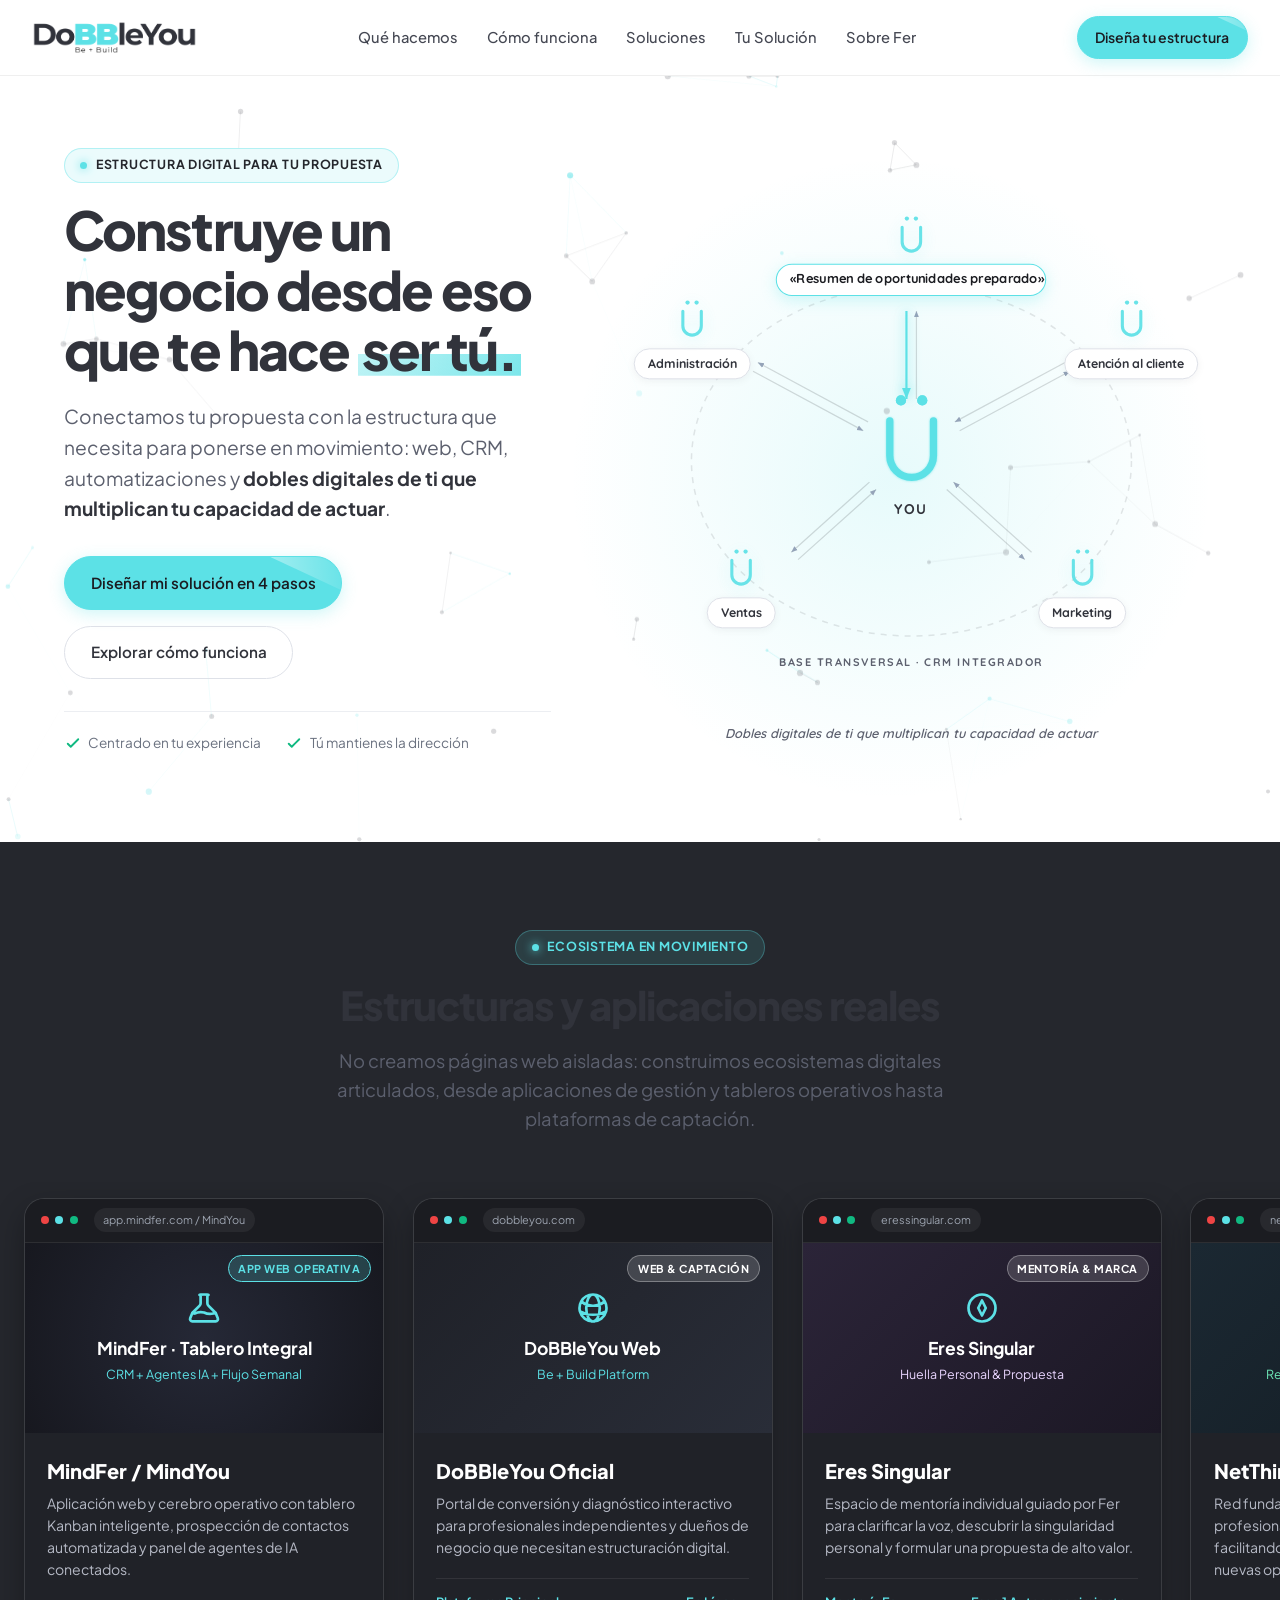
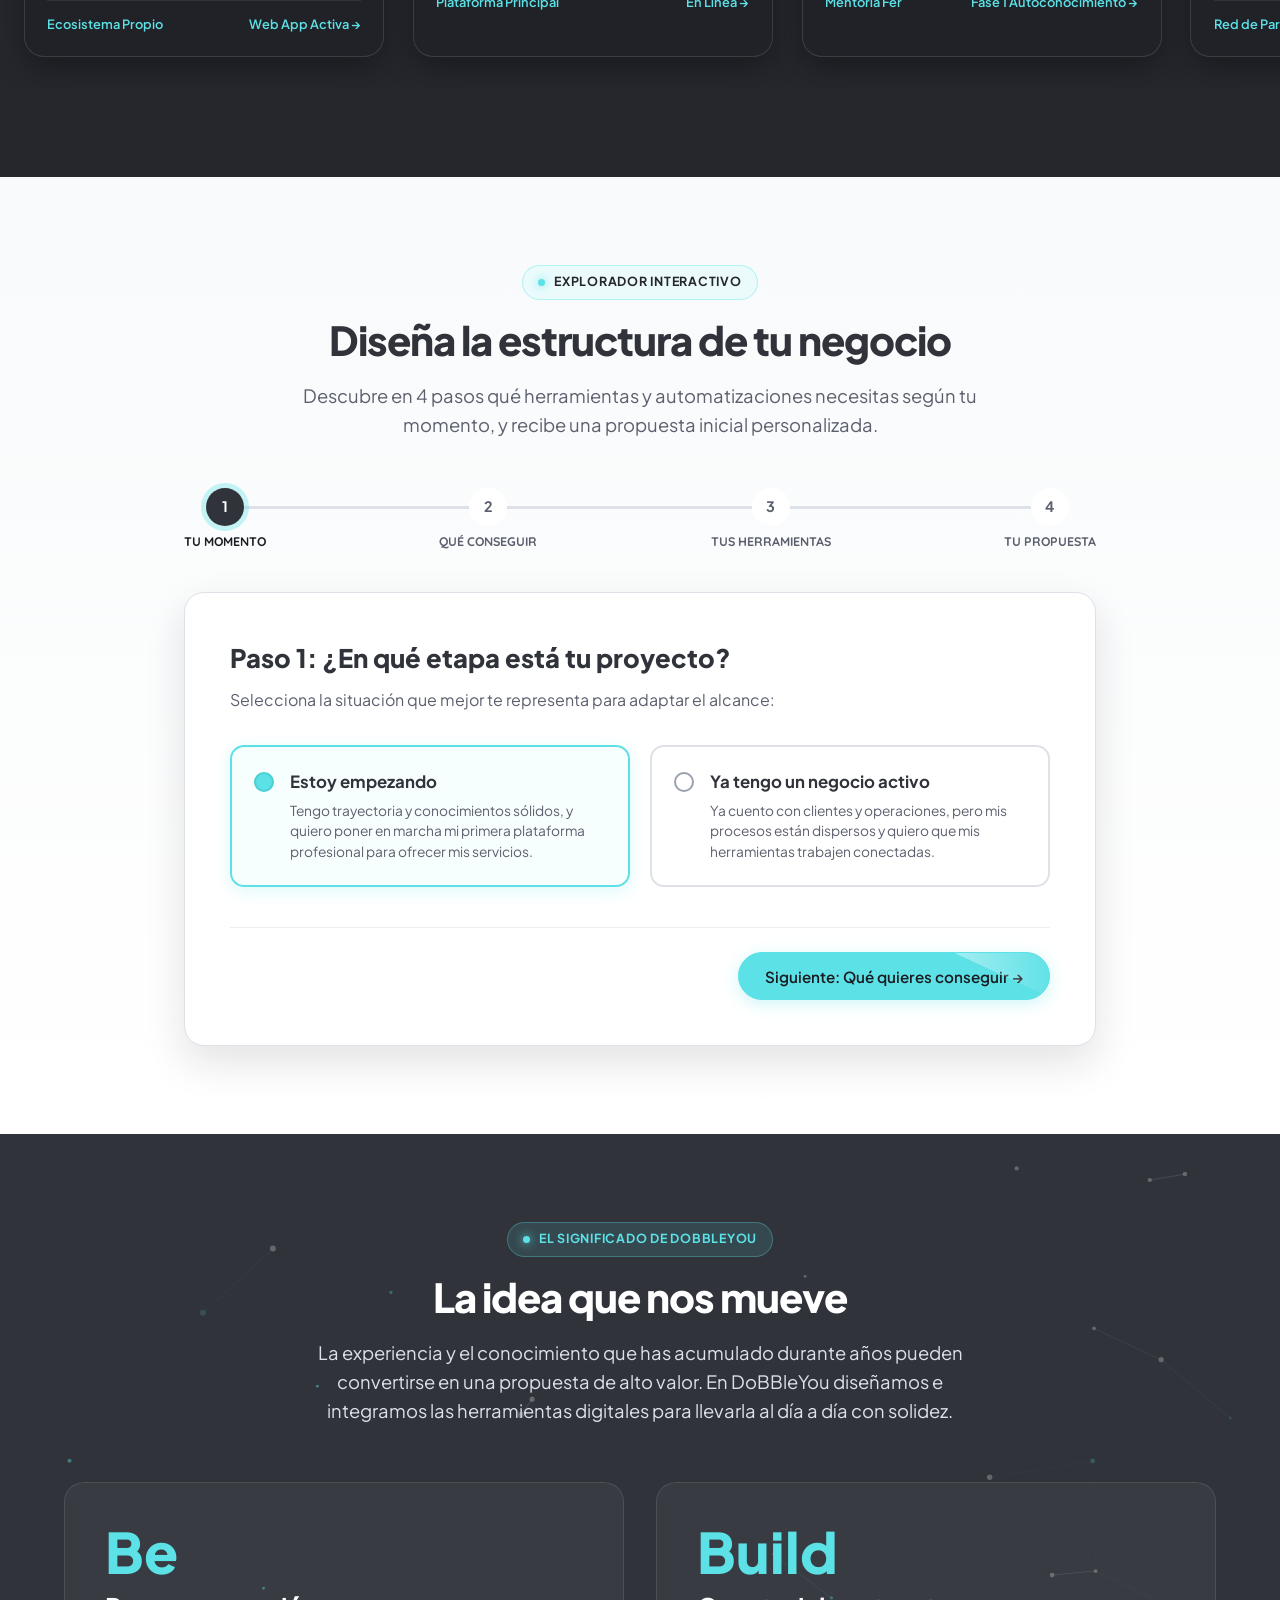
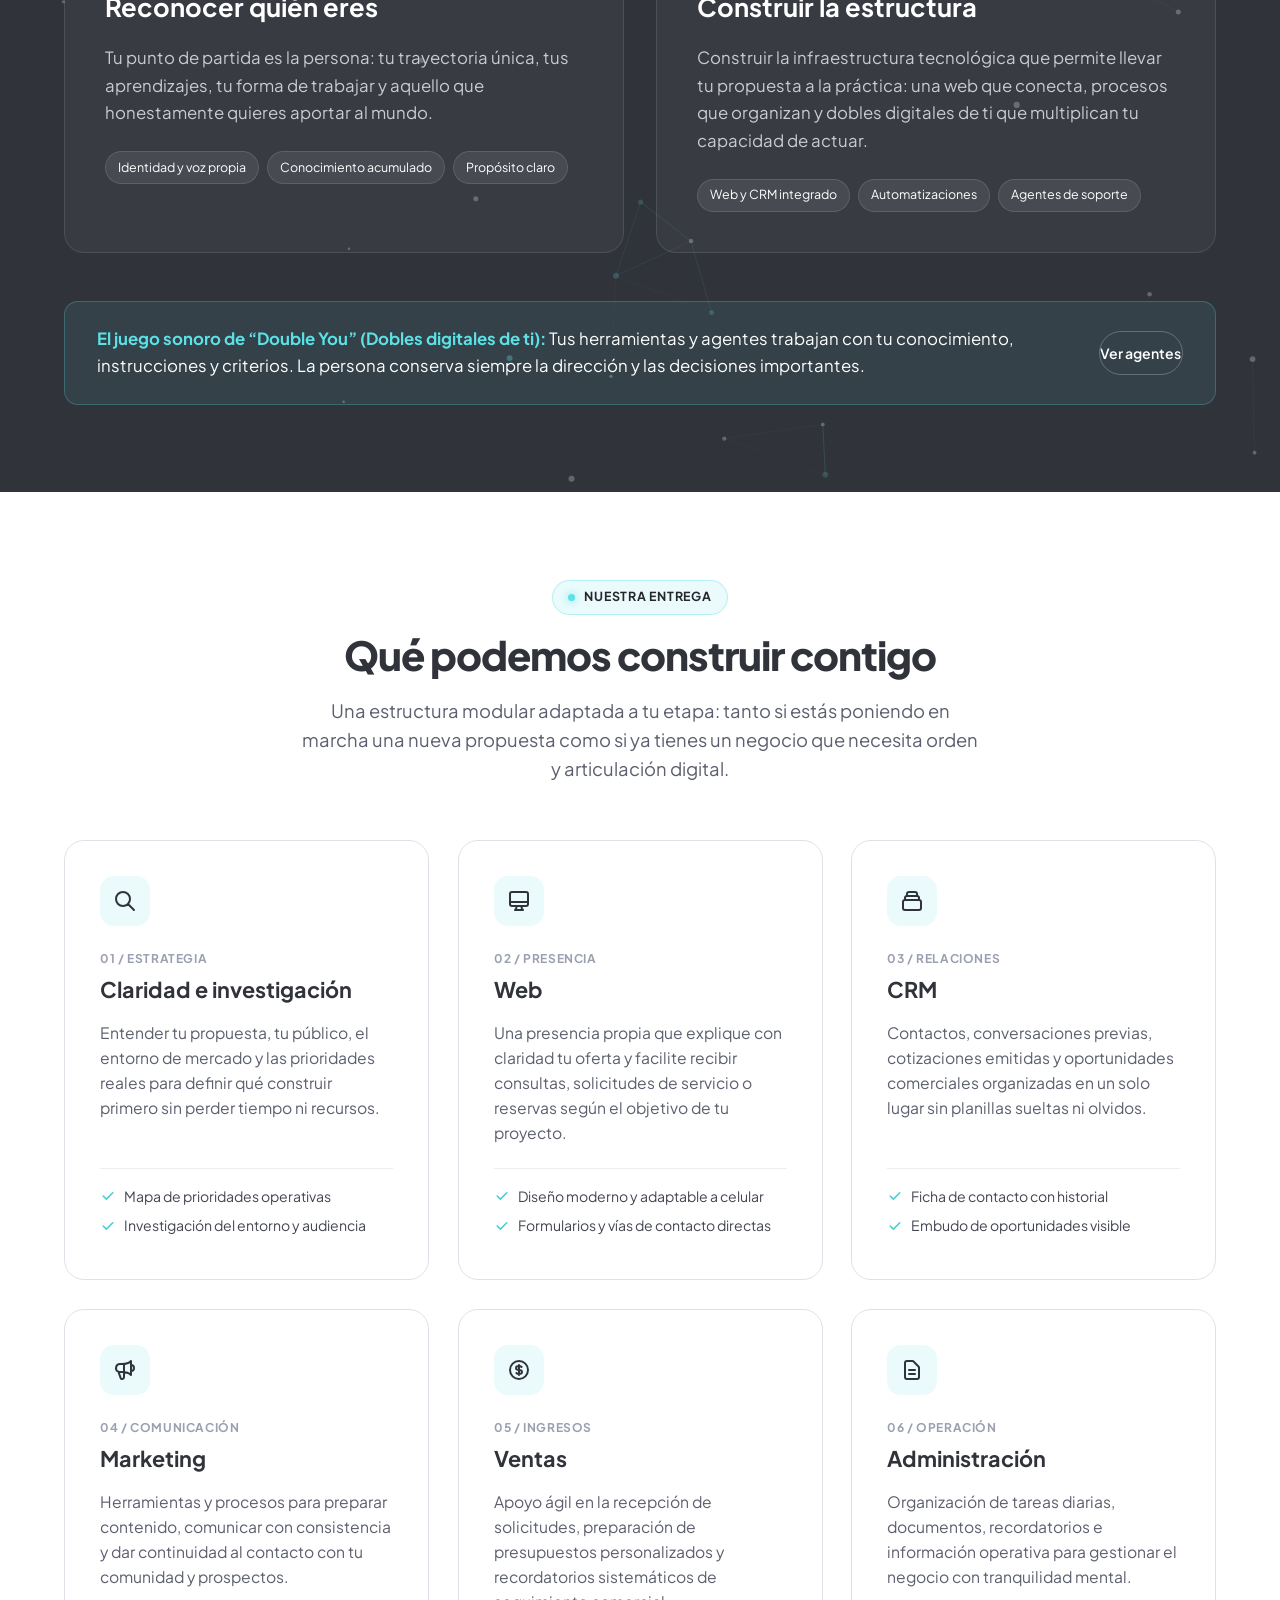
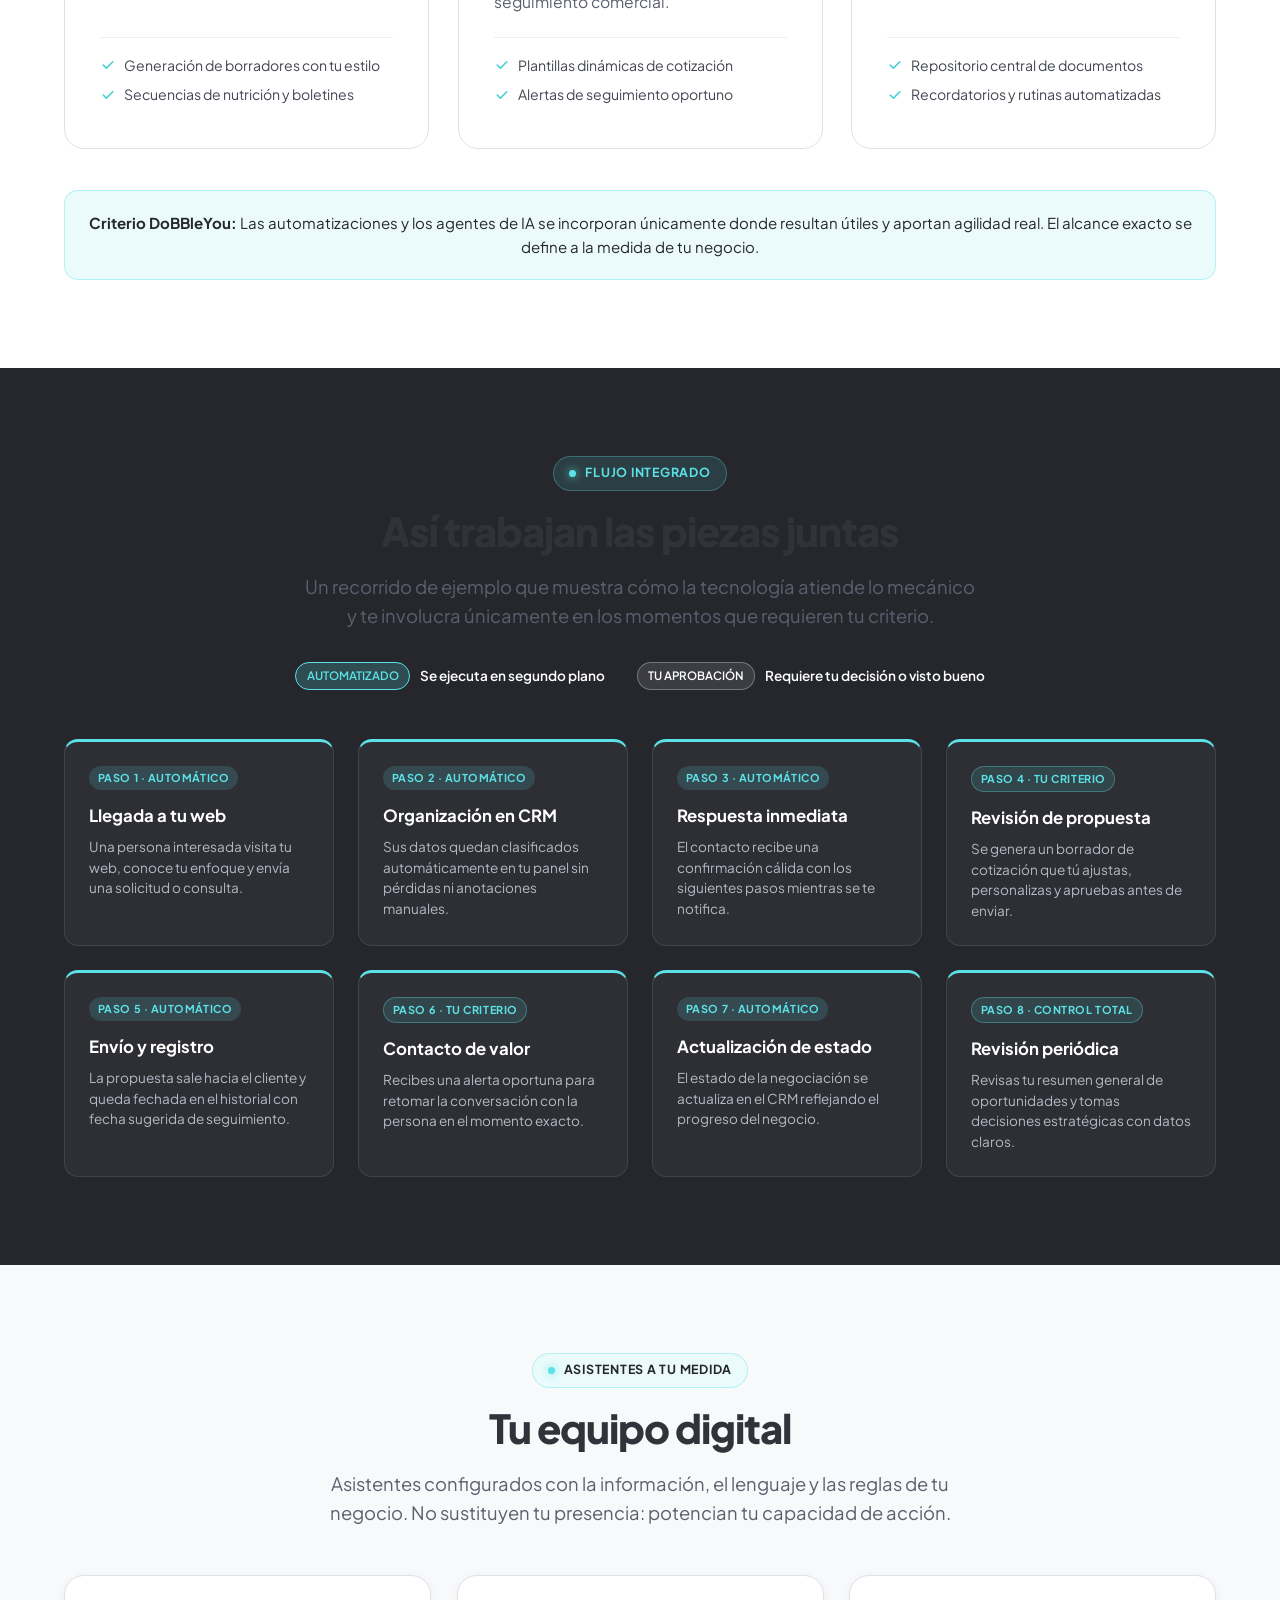
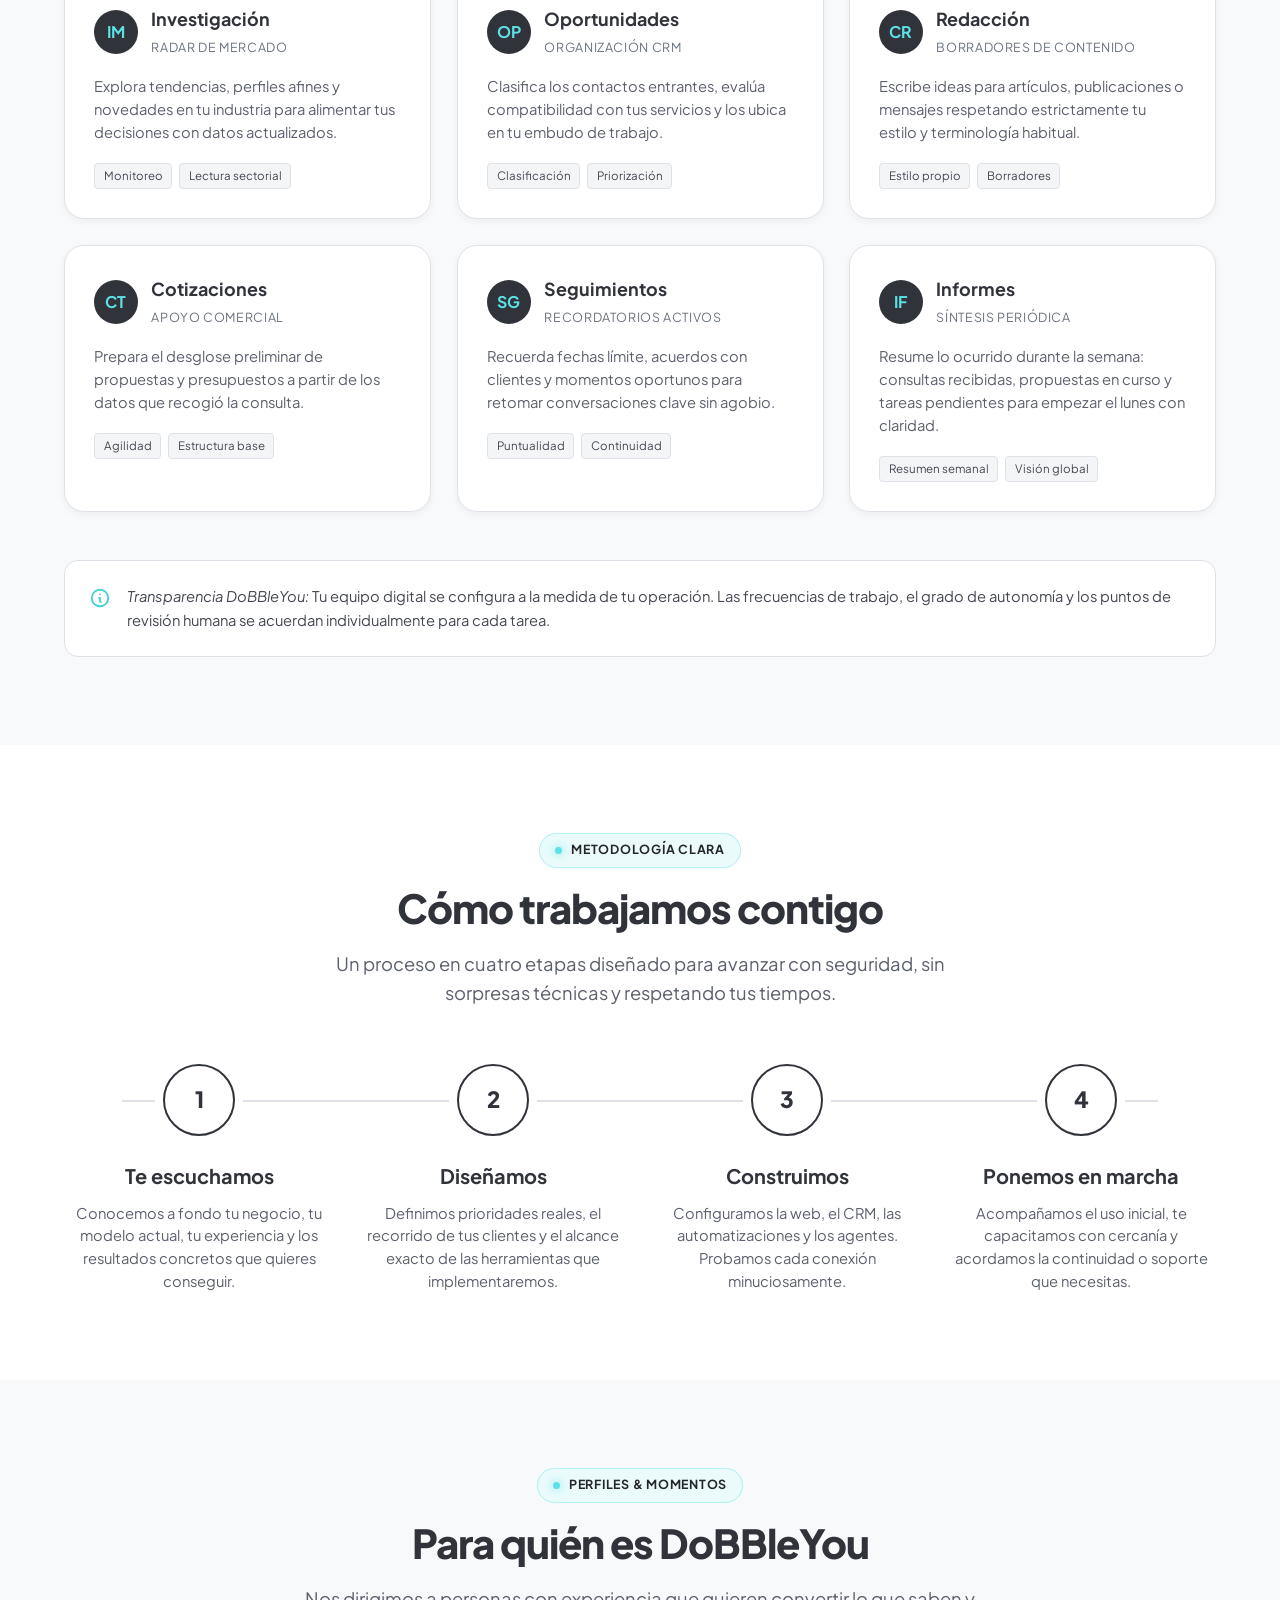
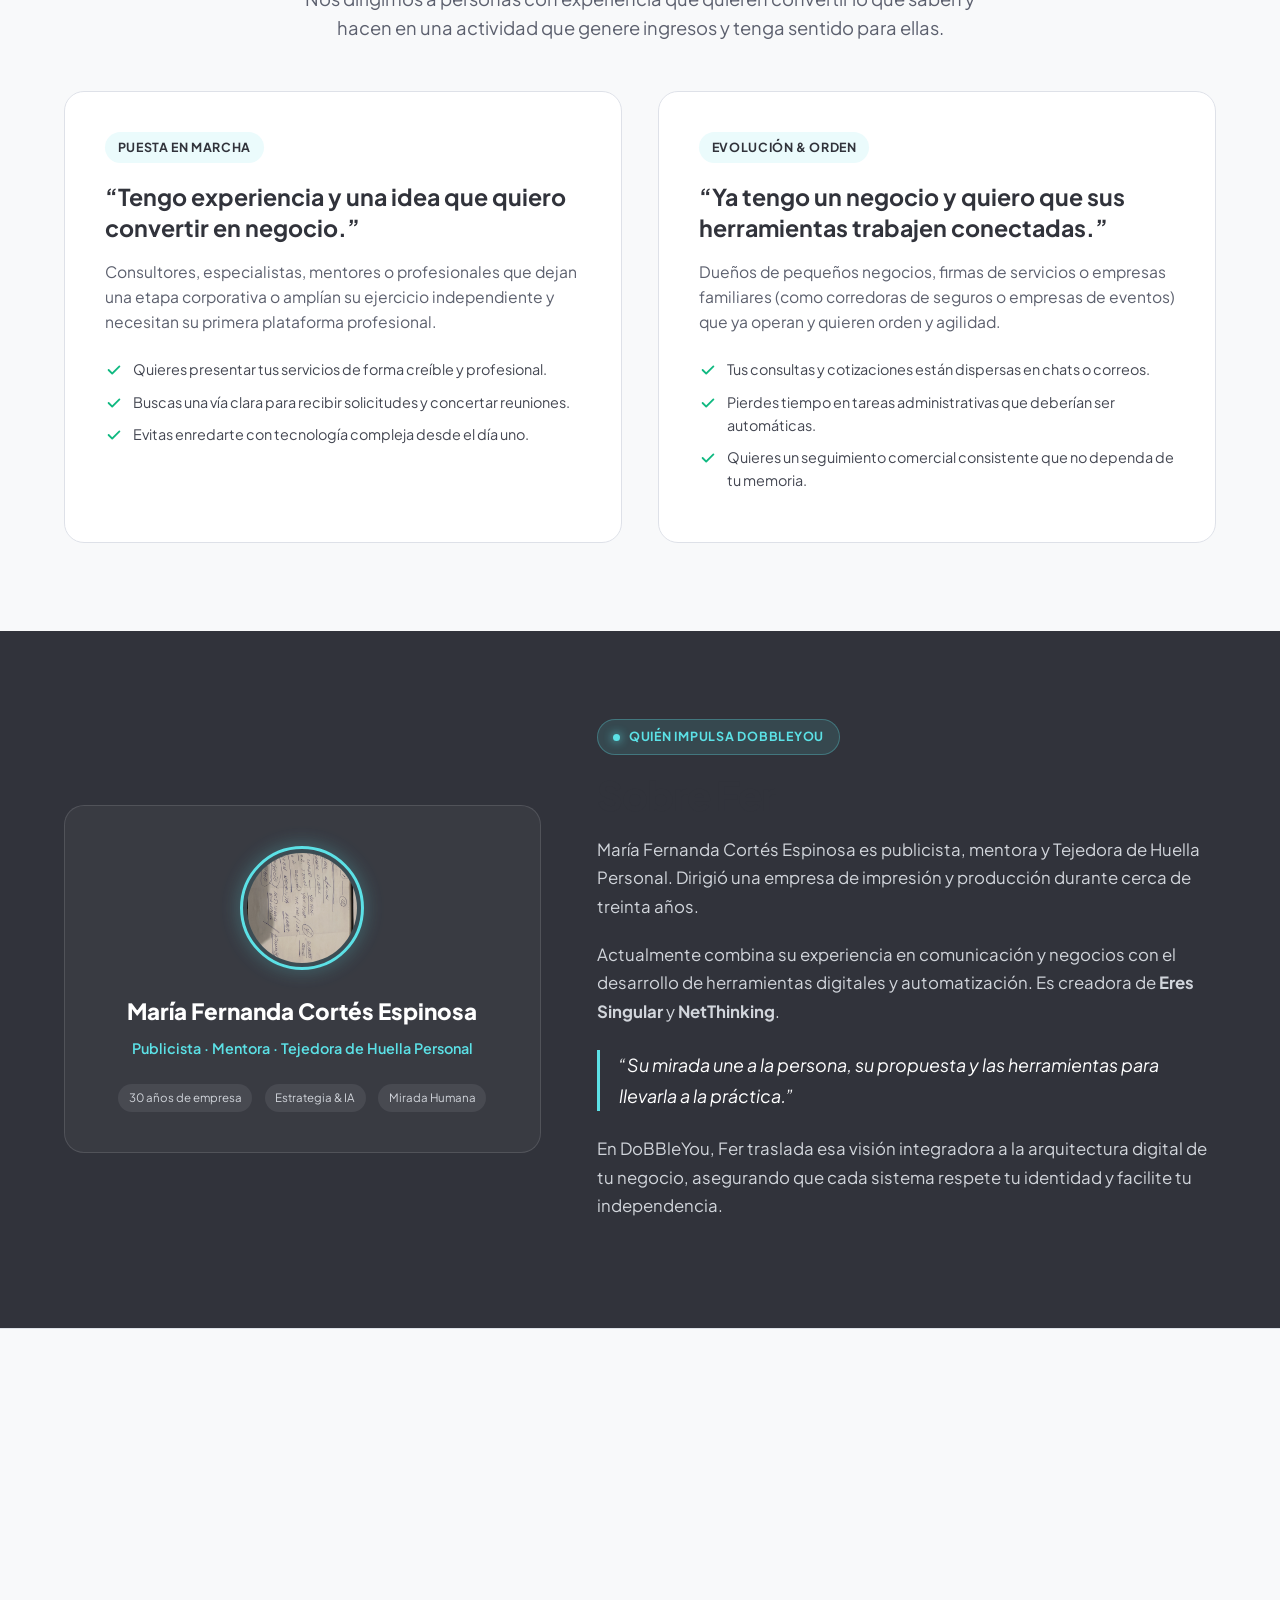
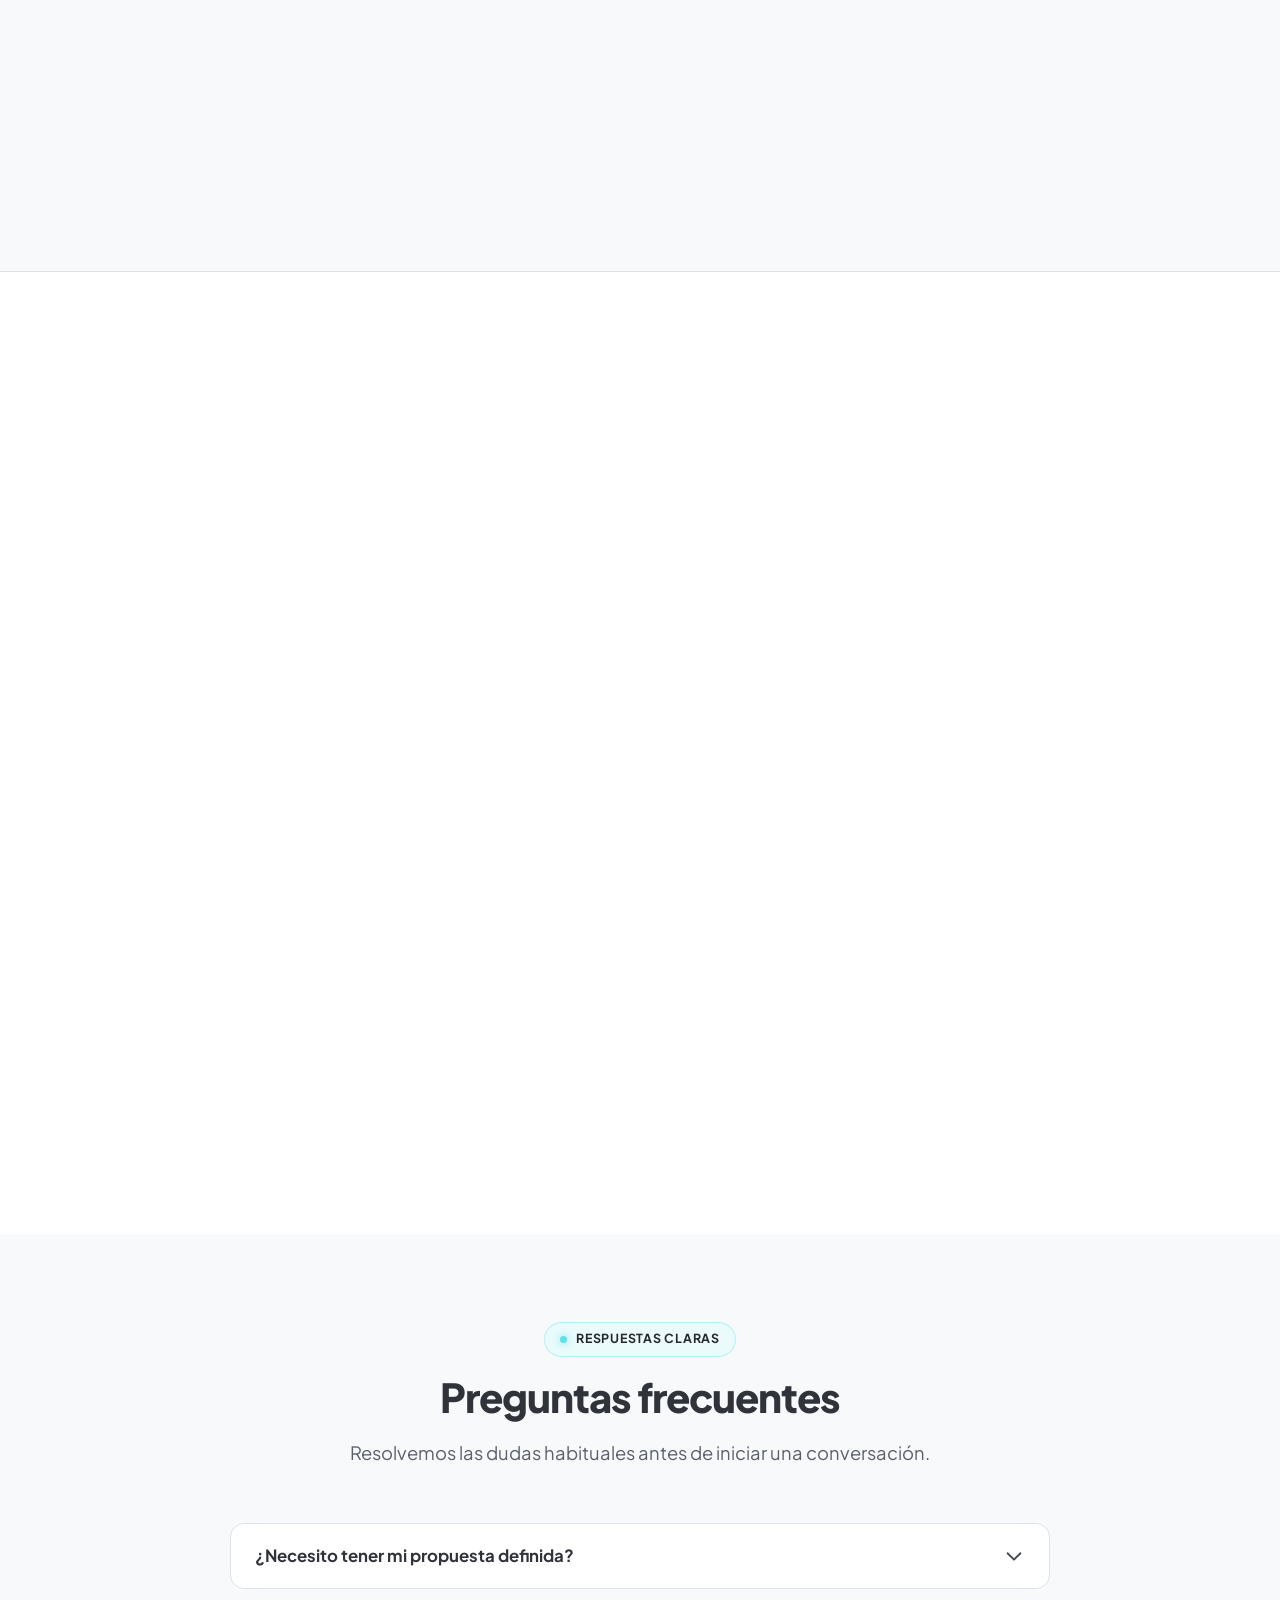
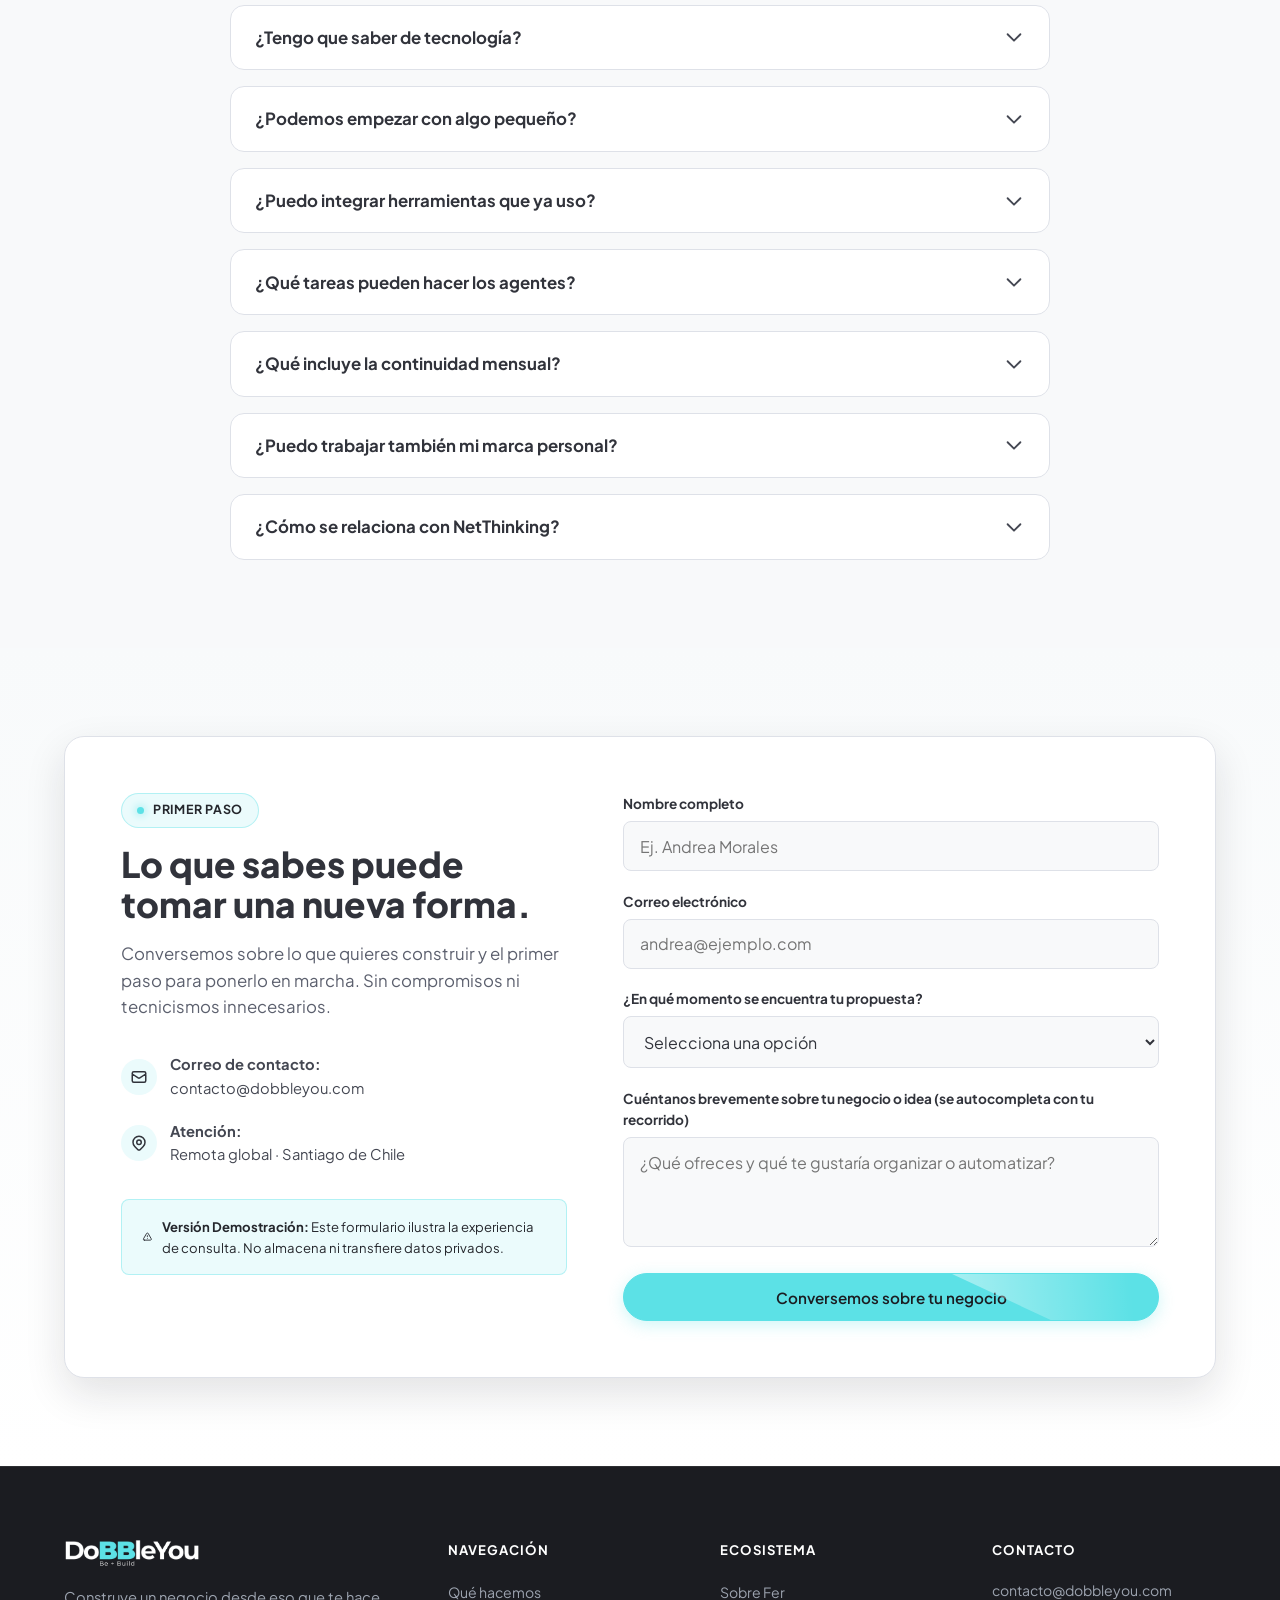
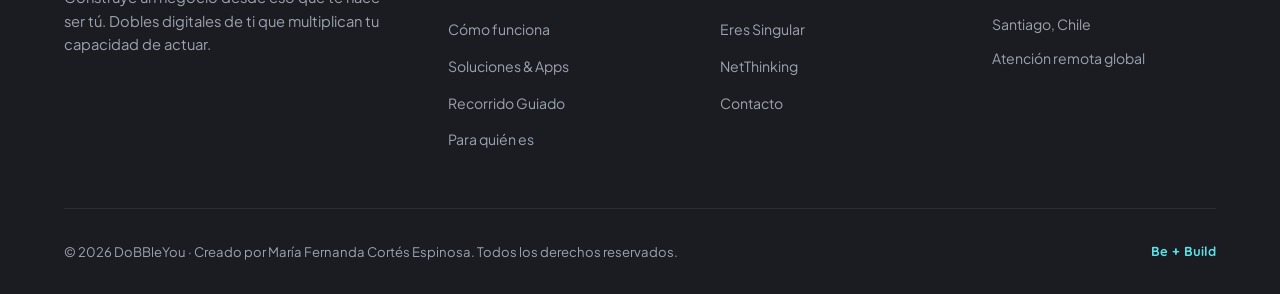
==== index.html @ a13036d6 "Initial commit: DoBBleYou website" ====
<!DOCTYPE html>
<html lang="es">
<head>
  <meta charset="UTF-8">
  <meta name="viewport" content="width=device-width, initial-scale=1.0">
  <title>DoBBleYou — Construye un negocio desde eso que te hace ser tú</title>
  <meta name="description" content="DoBBleYou integra estrategia, investigación, web, CRM, automatizaciones y agentes de inteligencia artificial para profesionales independientes y dueños de negocio.">
  <link rel="icon" type="image/png" href="assets/favicon.png">
  <link rel="preconnect" href="https://fonts.googleapis.com">
  <link rel="preconnect" href="https://fonts.gstatic.com" crossorigin>
  <link href="https://fonts.googleapis.com/css2?family=Plus+Jakarta+Sans:wght@400;500;600;700;800&family=Quicksand:wght@500;600;700&display=swap" rel="stylesheet">
  <link rel="stylesheet" href="styles.css?v=7">
</head>
<body>

  <!-- ==================== A. CABECERA FLOTANTE TIPO VIRTTUX ==================== -->
  <header class="site-header">
    <div class="nav-wrap">
      <a href="#inicio" class="brand-logo-wrap" aria-label="DoBBleYou Inicio">
        <img src="assets/dobbleyou-logo-light-opt.png" alt="DoBBleYou — Be + Build" class="brand-logo-img">
      </a>

      <ul class="nav-links">
        <li><a href="#que-hacemos" class="nav-link">Qué hacemos</a></li>
        <li><a href="#como-funciona" class="nav-link">Cómo funciona</a></li>
        <li><a href="#ecosistema-apps" class="nav-link">Soluciones</a></li>
        <li><a href="#recorrido-guiado" class="nav-link">Tu Solución</a></li>
        <li><a href="#sobre-fer" class="nav-link">Sobre Fer</a></li>
      </ul>

      <div class="nav-actions">
        <a href="#recorrido-guiado" class="btn btn-primary btn-sm">Diseña tu estructura</a>
        <button class="mobile-toggle" id="mobileToggle" aria-label="Abrir menú" aria-expanded="false">
          <svg width="24" height="24" fill="none" stroke="currentColor" stroke-width="2" viewBox="0 0 24 24">
            <path stroke-linecap="round" stroke-linejoin="round" d="M4 6h16M4 12h16m-7 6h7"/>
          </svg>
        </button>
      </div>
    </div>
  </header>

  <div class="header-spacer"></div>

  <main>
    <!-- ==================== B. PORTADA (HERO) CON TRAMA TECNOLÓGICA & YOU ==================== -->
    <section class="hero-section" id="inicio">
      <!-- Living Tech Network Canvas (Trama de partículas interactivas) -->
      <canvas id="heroTechCanvas" class="tech-network-canvas"></canvas>

      <div class="container hero-grid">
        <div class="hero-content reveal-on-scroll is-visible">
          <div class="section-badge">
            <span class="section-badge-dot"></span>
            Estructura digital para tu propuesta
          </div>
          <h1 class="hero-title">
            Construye un negocio desde eso que te hace <span class="highlight-cyan">ser tú.</span>
          </h1>
          <p class="hero-lead">
            Conectamos tu propuesta con la estructura que necesita para ponerse en movimiento: web, CRM, automatizaciones y <strong>dobles digitales de ti que multiplican tu capacidad de actuar</strong>.
          </p>
          <div class="hero-cta-group">
            <a href="#recorrido-guiado" class="btn btn-primary">Diseñar mi solución en 4 pasos</a>
            <a href="#como-funciona" class="btn btn-secondary">Explorar cómo funciona</a>
          </div>
          <div class="hero-trust-bar">
            <div class="trust-item">
              <svg width="18" height="18" fill="none" stroke="currentColor" stroke-width="2.5" viewBox="0 0 24 24"><path stroke-linecap="round" stroke-linejoin="round" d="M5 13l4 4L19 7"/></svg>
              <span>Centrado en tu experiencia</span>
            </div>
            <div class="trust-item">
              <svg width="18" height="18" fill="none" stroke="currentColor" stroke-width="2.5" viewBox="0 0 24 24"><path stroke-linecap="round" stroke-linejoin="round" d="M5 13l4 4L19 7"/></svg>
              <span>Tú mantienes la dirección</span>
            </div>
          </div>
        </div>

        <!-- ==================== YOU Y SUS CINCO DOBLES DIGITALES (ESCENARIO ABIERTO) ==================== -->
        <div class="hero-you-stage reveal-on-scroll is-visible delay-1" id="heroYouStage">
          <!-- Red SVG: Conexiones de doble flecha opuesta (Encargo y Entrega) y Base Compartida Transversal del CRM -->
          <svg class="you-svg-network" viewBox="0 0 600 520">
            <defs>
              <!-- Flecha saliente: YOU -> Doble (Encargo) -->
              <marker id="arrowhead-out" markerWidth="6" markerHeight="6" refX="5" refY="3" orient="auto">
                <polygon points="0 1, 5 3, 0 5" fill="#5CE1E6" />
              </marker>
              <!-- Flecha entrante: Doble -> YOU (Entrega de resultado) -->
              <marker id="arrowhead-in" markerWidth="6" markerHeight="6" refX="5" refY="3" orient="auto">
                <polygon points="0 1, 5 3, 0 5" fill="#5CE1E6" />
              </marker>
              <marker id="arrowhead-dim" markerWidth="6" markerHeight="6" refX="5" refY="3" orient="auto">
                <polygon points="0 1, 5 3, 0 5" fill="#94A3B8" />
              </marker>
            </defs>

            <!-- CRM: Base compartida transversal discreta que reúne la información de las 5 áreas -->
            <ellipse cx="300" cy="270" rx="220" ry="175" class="crm-shared-base" />
            <text x="300" y="475" class="crm-badge-label">BASE TRANSVERSAL · CRM INTEGRADOR</text>

            <!-- 5 Pares de Líneas Finas Separadas con Flechas en Sentidos Opuestos -->
            <!-- 1. Investigación (Top) -->
            <!-- YOU -> Investigación (Encargo) -->
            <line x1="305.0" y1="208.0" x2="305.0" y2="120.0" class="you-flow-arrow flow-forward" id="arrow-out-investigacion" marker-end="url(#arrowhead-dim)" />
            <!-- Investigación -> YOU (Entrega) -->
            <line x1="295.0" y1="120.0" x2="295.0" y2="208.0" class="you-flow-arrow flow-backward" id="arrow-in-investigacion" marker-end="url(#arrowhead-dim)" />

            <!-- 2. Atención al Cliente (Top Right) -->
            <!-- YOU -> Atención (Encargo) -->
            <line x1="348.2" y1="239.7" x2="458.4" y2="180.3" class="you-flow-arrow flow-forward" id="arrow-out-atencion" marker-end="url(#arrowhead-dim)" />
            <!-- Atención -> YOU (Entrega) -->
            <line x1="453.6" y1="171.5" x2="343.4" y2="230.9" class="you-flow-arrow flow-backward" id="arrow-in-atencion" marker-end="url(#arrowhead-dim)" />

            <!-- 3. Marketing (Bottom Right) -->
            <!-- YOU -> Marketing (Encargo) -->
            <line x1="335.3" y1="298.5" x2="413.4" y2="368.6" class="you-flow-arrow flow-forward" id="arrow-out-marketing" marker-end="url(#arrowhead-dim)" />
            <!-- Marketing -> YOU (Entrega) -->
            <line x1="420.1" y1="361.2" x2="342.0" y2="291.1" class="you-flow-arrow flow-backward" id="arrow-in-marketing" marker-end="url(#arrowhead-dim)" />

            <!-- 4. Ventas (Bottom Left) -->
            <!-- YOU -> Ventas (Encargo) -->
            <line x1="258.0" y1="291.1" x2="179.9" y2="361.2" class="you-flow-arrow flow-forward" id="arrow-out-ventas" marker-end="url(#arrowhead-dim)" />
            <!-- Ventas -> YOU (Entrega) -->
            <line x1="186.6" y1="368.6" x2="264.7" y2="298.5" class="you-flow-arrow flow-backward" id="arrow-in-ventas" marker-end="url(#arrowhead-dim)" />

            <!-- 5. Administración (Top Left) -->
            <!-- YOU -> Administración (Encargo) -->
            <line x1="256.6" y1="230.9" x2="146.4" y2="171.5" class="you-flow-arrow flow-forward" id="arrow-out-admin" marker-end="url(#arrowhead-dim)" />
            <!-- Administración -> YOU (Entrega) -->
            <line x1="141.6" y1="180.3" x2="251.8" y2="239.7" class="you-flow-arrow flow-backward" id="arrow-in-admin" marker-end="url(#arrowhead-dim)" />
          </svg>

          <!-- YOU Central: Con Carita Ü grande y animación facial suave (parpadeos y sonrisa) -->
          <div class="you-central-figure" id="youCentralFigure" title="YOU: El núcleo de tu negocio">
            <div class="you-central-glow"></div>
            
            <svg class="you-central-svg" viewBox="0 0 1024 1024" fill="none" xmlns="http://www.w3.org/2000/svg">
              <!-- Ojos (Animación de parpadeo suave) -->
              <circle cx="423.5" cy="175.5" r="46" class="you-eye" id="youEyeLeft" />
              <circle cx="616" cy="175.5" r="46" class="you-eye" id="youEyeRight" />
              <!-- Sonrisa Ü -->
              <path d="M 323 361 L 323 673 A 197 197 0 0 0 717 673 L 717 361" class="you-mouth" id="youMouth" />
            </svg>
            <span class="you-label">YOU</span>
          </div>

          <!-- LOS CINCO DOBLES DIGITALES (Estáticos tras emerger de YOU) -->
          <!-- 1. Investigación -->
          <div class="double-figure pos-investigacion" id="doubleInvestigacion">
            <svg class="double-u-svg" viewBox="0 0 1024 1024" fill="none">
              <circle cx="423.5" cy="175.5" r="46" fill="#5CE1E6" />
              <circle cx="616" cy="175.5" r="46" fill="#5CE1E6" />
              <path d="M 323 361 L 323 673 A 197 197 0 0 0 717 673 L 717 361" stroke="#5CE1E6" stroke-width="66" stroke-linecap="round" stroke-linejoin="round" />
            </svg>
            <span class="double-badge">Investigación</span>
          </div>

          <!-- 2. Atención al Cliente -->
          <div class="double-figure pos-atencion" id="doubleAtencion">
            <svg class="double-u-svg" viewBox="0 0 1024 1024" fill="none">
              <circle cx="423.5" cy="175.5" r="46" fill="#5CE1E6" />
              <circle cx="616" cy="175.5" r="46" fill="#5CE1E6" />
              <path d="M 323 361 L 323 673 A 197 197 0 0 0 717 673 L 717 361" stroke="#5CE1E6" stroke-width="66" stroke-linecap="round" stroke-linejoin="round" />
            </svg>
            <span class="double-badge">Atención al cliente</span>
          </div>

          <!-- 3. Marketing -->
          <div class="double-figure pos-marketing" id="doubleMarketing">
            <svg class="double-u-svg" viewBox="0 0 1024 1024" fill="none">
              <circle cx="423.5" cy="175.5" r="46" fill="#5CE1E6" />
              <circle cx="616" cy="175.5" r="46" fill="#5CE1E6" />
              <path d="M 323 361 L 323 673 A 197 197 0 0 0 717 673 L 717 361" stroke="#5CE1E6" stroke-width="66" stroke-linecap="round" stroke-linejoin="round" />
            </svg>
            <span class="double-badge">Marketing</span>
          </div>

          <!-- 4. Ventas -->
          <div class="double-figure pos-ventas" id="doubleVentas">
            <svg class="double-u-svg" viewBox="0 0 1024 1024" fill="none">
              <circle cx="423.5" cy="175.5" r="46" fill="#5CE1E6" />
              <circle cx="616" cy="175.5" r="46" fill="#5CE1E6" />
              <path d="M 323 361 L 323 673 A 197 197 0 0 0 717 673 L 717 361" stroke="#5CE1E6" stroke-width="66" stroke-linecap="round" stroke-linejoin="round" />
            </svg>
            <span class="double-badge">Ventas</span>
          </div>

          <!-- 5. Administración -->
          <div class="double-figure pos-admin" id="doubleAdmin">
            <svg class="double-u-svg" viewBox="0 0 1024 1024" fill="none">
              <circle cx="423.5" cy="175.5" r="46" fill="#5CE1E6" />
              <circle cx="616" cy="175.5" r="46" fill="#5CE1E6" />
              <path d="M 323 361 L 323 673 A 197 197 0 0 0 717 673 L 717 361" stroke="#5CE1E6" stroke-width="66" stroke-linecap="round" stroke-linejoin="round" />
            </svg>
            <span class="double-badge">Administración</span>
          </div>

          <!-- Burbuja de Actividad Dinámica (Una función a la vez con resultado breve) -->
          <div class="activity-result-bubble" id="activityBubble">
            <div class="bubble-icon" id="bubbleIcon"><svg width="18" height="18" fill="none" stroke="#31333B" stroke-width="2" viewBox="0 0 24 24"><path stroke-linecap="round" stroke-linejoin="round" d="M13 10V3L4 14h7v7l9-11h-7z"/></svg></div>
            <div class="bubble-content">
              <span class="bubble-role" id="bubbleRole">Función</span>
              <span class="bubble-text" id="bubbleText">Resultado breve</span>
            </div>
          </div>

          <!-- Caja de Aprobación Human In The Loop (Demostración Interactiva) -->
          <div class="activity-result-bubble approval-box" id="hitlApprovalBox">
            <div class="bubble-icon" style="background: var(--color-cyan-light); color: var(--color-charcoal);"><svg width="18" height="18" fill="none" stroke="#31333B" stroke-width="2" viewBox="0 0 24 24"><path stroke-linecap="round" stroke-linejoin="round" d="M16 7a4 4 0 11-8 0 4 4 0 018 0zM12 14a7 7 0 00-7 7h14a7 7 0 00-7-7z"/></svg></div>
            <div class="bubble-content">
              <span class="hitl-status-text">Human in the loop</span>
              <div style="font-weight: 700; color: #1F2937; margin: 2px 0 6px;">Pendiente de tu aprobación</div>
              <button class="btn-approve" id="btnApproveAction">Aprobar propuesta <svg width="14" height="14" viewBox="0 0 24 24" fill="none" stroke="currentColor" stroke-width="2.5" stroke-linecap="round" stroke-linejoin="round" style="display:inline; vertical-align:middle; margin-left:3px;"><polyline points="20 6 9 17 4 12"></polyline></svg></button>
            </div>
          </div>

          <!-- Leyenda inferior de la composición -->
          <div class="hero-stage-caption">
            <em>Dobles digitales de ti que multiplican tu capacidad de actuar</em>
          </div>
        </div>
      </div>
    </section>

    <!-- ==================== B12-STYLE APP & PLATFORM SHOWCASE ==================== -->
    <section class="showcase-section" id="ecosistema-apps">
      <div class="container">
        <div class="showcase-header reveal-on-scroll">
          <div class="section-badge dark">
            <span class="section-badge-dot"></span>
            Ecosistema en Movimiento
          </div>
          <h2 class="section-title">Estructuras y aplicaciones reales</h2>
          <p class="section-subtitle centered">
            No creamos páginas web aisladas: construimos ecosistemas digitales articulados, desde aplicaciones de gestión y tableros operativos hasta plataformas de captación.
          </p>
        </div>
      </div>

      <div class="showcase-track-wrapper" id="showcaseSlider">
        <div class="showcase-track">
          <!-- Card 1: MindFer / MindYou App -->
          <div class="showcase-card">
            <div class="showcase-card-browser-bar">
              <span class="browser-dot dot-red"></span>
              <span class="browser-dot dot-yellow"></span>
              <span class="browser-dot dot-green"></span>
              <span class="browser-url-pill">app.mindfer.com / MindYou</span>
            </div>
            <div class="showcase-card-preview" style="background: radial-gradient(circle, #252836 0%, #17181F 100%);">
              <span class="showcase-badge-pill badge-app">App Web Operativa</span>
              <div style="display:flex; justify-content:center; margin-bottom: 0.5rem;"><svg width="36" height="36" fill="none" stroke="#5CE1E6" stroke-width="1.8" viewBox="0 0 24 24"><path stroke-linecap="round" stroke-linejoin="round" d="M9.75 3.104v5.714a2.25 2.25 0 01-.659 1.591L5 14.5M9.75 3.104c-.251.023-.501.05-.75.082m.75-.082a24.301 24.301 0 014.5 0m0 0v5.714c0 .597.237 1.17.659 1.591L19.8 15.3M14.25 3.104c.251.023.501.05.75.082M19.8 15.3l-1.57.393A9.065 9.065 0 0112 15a9.065 9.065 0 00-6.23.693l-1.57-.393m15.6 0l1.4 3.5a1.5 1.5 0 01-1.393 2.057H4.193A1.5 1.5 0 012.8 18.8l1.4-3.5"/></svg></div>
              <strong style="color: #FFFFFF; font-size: 1.1rem;">MindFer · Tablero Integral</strong>
              <span style="font-size: 0.78rem; color: var(--color-cyan); margin-top: 0.2rem;">CRM + Agentes IA + Flujo Semanal</span>
            </div>
            <div class="showcase-card-info">
              <h3 class="showcase-card-title">MindFer / MindYou</h3>
              <p class="showcase-card-desc">
                Aplicación web y cerebro operativo con tablero Kanban inteligente, prospección de contactos automatizada y panel de agentes de IA conectados.
              </p>
              <div class="showcase-card-footer">
                <span>Ecosistema Propio</span>
                <span>Web App Activa →</span>
              </div>
            </div>
          </div>

          <!-- Card 2: DoBBleYou Web -->
          <div class="showcase-card">
            <div class="showcase-card-browser-bar">
              <span class="browser-dot dot-red"></span>
              <span class="browser-dot dot-yellow"></span>
              <span class="browser-dot dot-green"></span>
              <span class="browser-url-pill">dobbleyou.com</span>
            </div>
            <div class="showcase-card-preview" style="background: linear-gradient(135deg, #1f2128 0%, #292d38 100%);">
              <span class="showcase-badge-pill badge-web">Web & Captación</span>
              <div style="display:flex; justify-content:center; margin-bottom: 0.5rem;"><svg width="36" height="36" fill="none" stroke="#5CE1E6" stroke-width="1.8" viewBox="0 0 24 24"><path stroke-linecap="round" stroke-linejoin="round" d="M12 21a9.004 9.004 0 008.716-6.747M12 21a9.004 9.004 0 01-8.716-6.747M12 21c2.485 0 4.5-4.03 4.5-9S14.485 3 12 3m0 18c-2.485 0-4.5-4.03-4.5-9S9.515 3 12 3m0 0a8.997 8.997 0 017.843 4.582M12 3a8.997 8.997 0 00-7.843 4.582m15.686 0A11.953 11.953 0 0112 10.5c-2.998 0-5.74-1.1-7.843-2.918m15.686 0A8.959 8.959 0 0121 12c0 .778-.099 1.533-.284 2.253m0 0A17.919 17.919 0 0112 16.5c-3.162 0-6.133-.815-8.716-2.247m0 0A9.015 9.015 0 013 12c0-1.605.42-3.113 1.157-4.418"/></svg></div>
              <strong style="color: #FFFFFF; font-size: 1.1rem;">DoBBleYou Web</strong>
              <span style="font-size: 0.78rem; color: var(--color-cyan); margin-top: 0.2rem;">Be + Build Platform</span>
            </div>
            <div class="showcase-card-info">
              <h3 class="showcase-card-title">DoBBleYou Oficial</h3>
              <p class="showcase-card-desc">
                Portal de conversión y diagnóstico interactivo para profesionales independientes y dueños de negocio que necesitan estructuración digital.
              </p>
              <div class="showcase-card-footer">
                <span>Plataforma Principal</span>
                <span>En Línea →</span>
              </div>
            </div>
          </div>

          <!-- Card 3: Eres Singular -->
          <div class="showcase-card">
            <div class="showcase-card-browser-bar">
              <span class="browser-dot dot-red"></span>
              <span class="browser-dot dot-yellow"></span>
              <span class="browser-dot dot-green"></span>
              <span class="browser-url-pill">eressingular.com</span>
            </div>
            <div class="showcase-card-preview" style="background: linear-gradient(135deg, #2b2438 0%, #1c1825 100%);">
              <span class="showcase-badge-pill badge-web">Mentoría & Marca</span>
              <div style="display:flex; justify-content:center; margin-bottom: 0.5rem;"><svg width="36" height="36" fill="none" stroke="#5CE1E6" stroke-width="1.8" viewBox="0 0 24 24"><circle cx="12" cy="12" r="9" stroke-linecap="round" stroke-linejoin="round"/><polygon points="12 7 14.5 12 12 17 9.5 12 12 7" stroke-linecap="round" stroke-linejoin="round"/></svg></div>
              <strong style="color: #FFFFFF; font-size: 1.1rem;">Eres Singular</strong>
              <span style="font-size: 0.78rem; color: #E9D5FF; margin-top: 0.2rem;">Huella Personal & Propuesta</span>
            </div>
            <div class="showcase-card-info">
              <h3 class="showcase-card-title">Eres Singular</h3>
              <p class="showcase-card-desc">
                Espacio de mentoría individual guiado por Fer para clarificar la voz, descubrir la singularidad personal y formular una propuesta de alto valor.
              </p>
              <div class="showcase-card-footer">
                <span>Mentoría Fer</span>
                <span>Fase 1 Autoconocimiento →</span>
              </div>
            </div>
          </div>

          <!-- Card 4: NetThinking -->
          <div class="showcase-card">
            <div class="showcase-card-browser-bar">
              <span class="browser-dot dot-red"></span>
              <span class="browser-dot dot-yellow"></span>
              <span class="browser-dot dot-green"></span>
              <span class="browser-url-pill">netthinking.cl</span>
            </div>
            <div class="showcase-card-preview" style="background: linear-gradient(135deg, #1b2832 0%, #131c23 100%);">
              <span class="showcase-badge-pill badge-web">Comunidad & Red</span>
              <div style="display:flex; justify-content:center; margin-bottom: 0.5rem;"><svg width="36" height="36" fill="none" stroke="#5CE1E6" stroke-width="1.8" viewBox="0 0 24 24"><circle cx="6" cy="6" r="3"/><circle cx="18" cy="6" r="3"/><circle cx="12" cy="18" r="3"/><path stroke-linecap="round" stroke-linejoin="round" d="M8.5 7.5L10 15m4-7.5L14 15m-5.5-9h7"/></svg></div>
              <strong style="color: #FFFFFF; font-size: 1.1rem;">NetThinking</strong>
              <span style="font-size: 0.78rem; color: #6EE7B7; margin-top: 0.2rem;">Red de Conocimiento Colaborativo</span>
            </div>
            <div class="showcase-card-info">
              <h3 class="showcase-card-title">NetThinking</h3>
              <p class="showcase-card-desc">
                Red fundada por Fer que conecta a profesionales por sus conocimientos, facilitando aprendizaje colectivo, sinergias y nuevas oportunidades.
              </p>
              <div class="showcase-card-footer">
                <span>Red de Pares</span>
                <span>Fase 3 Aprendizaje →</span>
              </div>
            </div>
          </div>
        </div>
      </div>
    </section>

    <!-- ==================== SQUARESPACE-STYLE 4-STEP GUIDED BUILDER ==================== -->
    <section class="builder-section" id="recorrido-guiado">
      <div class="container builder-container">
        <div class="reveal-on-scroll" style="text-align: center; max-width: 700px; margin: 0 auto 3rem;">
          <div class="section-badge">
            <span class="section-badge-dot"></span>
            Explorador Interactivo
          </div>
          <h2 class="section-title">Diseña la estructura de tu negocio</h2>
          <p class="section-subtitle centered">
            Descubre en 4 pasos qué herramientas y automatizaciones necesitas según tu momento, y recibe una propuesta inicial personalizada.
          </p>
        </div>

        <!-- Progress Steps Bar -->
        <div class="builder-progress-bar-wrap">
          <div class="builder-progress-line" id="builderProgressLine"></div>
          
          <div class="builder-step-indicator active" data-step="1">
            <div class="builder-step-circle">1</div>
            <span class="builder-step-label">Tu Momento</span>
          </div>
          
          <div class="builder-step-indicator" data-step="2">
            <div class="builder-step-circle">2</div>
            <span class="builder-step-label">Qué Conseguir</span>
          </div>

          <div class="builder-step-indicator" data-step="3">
            <div class="builder-step-circle">3</div>
            <span class="builder-step-label">Tus Herramientas</span>
          </div>

          <div class="builder-step-indicator" data-step="4">
            <div class="builder-step-circle">4</div>
            <span class="builder-step-label">Tu Propuesta</span>
          </div>
        </div>

        <!-- Builder Step Box -->
        <div class="builder-step-box">
          <!-- STEP 1: TU MOMENTO -->
          <div class="builder-step-panel" data-step="1">
            <h3 class="builder-step-title">Paso 1: ¿En qué etapa está tu proyecto?</h3>
            <p class="builder-step-subtitle">Selecciona la situación que mejor te representa para adaptar el alcance:</p>

            <div class="builder-options-grid">
              <div class="builder-option-card builder-option-radio selected" data-val="empezando" data-title="Tengo experiencia y quiero poner en marcha mi negocio propio">
                <div class="builder-radio-circle"></div>
                <div class="builder-option-content">
                  <h4>Estoy empezando</h4>
                  <p>Tengo trayectoria y conocimientos sólidos, y quiero poner en marcha mi primera plataforma profesional para ofrecer mis servicios.</p>
                </div>
              </div>

              <div class="builder-option-card builder-option-radio" data-val="negocio-activo" data-title="Ya tengo un negocio activo y quiero conectar y ordenar sus herramientas">
                <div class="builder-radio-circle"></div>
                <div class="builder-option-content">
                  <h4>Ya tengo un negocio activo</h4>
                  <p>Ya cuento con clientes y operaciones, pero mis procesos están dispersos y quiero que mis herramientas trabajen conectadas.</p>
                </div>
              </div>
            </div>

            <div class="builder-navigation-buttons" style="justify-content: flex-end;">
              <button class="btn btn-primary" data-builder-next="2">Siguiente: Qué quieres conseguir →</button>
            </div>
          </div>

          <!-- STEP 2: QUÉ QUIERES CONSEGUIR -->
          <div class="builder-step-panel" data-step="2" style="display: none;">
            <h3 class="builder-step-title">Paso 2: ¿Qué resultados buscas facilitar?</h3>
            <p class="builder-step-subtitle">Elige una o más prioridades para tu operación:</p>

            <div class="builder-options-grid">
              <div class="builder-option-card builder-option-check selected" data-type="objetivo" data-title="Recibir consultas calificadas">
                <div class="builder-radio-circle"></div>
                <div class="builder-option-content">
                  <h4>Recibir consultas calificadas</h4>
                  <p>Tener una web clara con formularios orientados a recibir solicitudes directas y profesionales.</p>
                </div>
              </div>

              <div class="builder-option-card builder-option-check selected" data-type="objetivo" data-title="Organizar contactos en un CRM">
                <div class="builder-radio-circle"></div>
                <div class="builder-option-content">
                  <h4>Organizar contactos y clientes</h4>
                  <p>Un CRM ordenado donde registrar conversaciones, propuestas y el historial de cada persona.</p>
                </div>
              </div>

              <div class="builder-option-card builder-option-check" data-type="objetivo" data-title="Dar seguimiento comercial puntual">
                <div class="builder-radio-circle"></div>
                <div class="builder-option-content">
                  <h4>Dar seguimiento comercial oportuno</h4>
                  <p>Alertas y recordatorios para retomar cotizaciones enviadas en el momento justo sin olvidos.</p>
                </div>
              </div>

              <div class="builder-option-card builder-option-check" data-type="objetivo" data-title="Automatizar tareas repetitivas y contenidos">
                <div class="builder-radio-circle"></div>
                <div class="builder-option-content">
                  <h4>Automatizaciones y Asistentes IA</h4>
                  <p>Delegar en agentes la investigación, borradores de correos y la preparación de presupuestos base.</p>
                </div>
              </div>
            </div>

            <div class="builder-navigation-buttons">
              <button class="btn btn-secondary" data-builder-prev="1">← Volver al Paso 1</button>
              <button class="btn btn-primary" data-builder-next="3">Siguiente: Tus herramientas actuales →</button>
            </div>
          </div>

          <!-- STEP 3: CÓMO TRABAJAS HOY -->
          <div class="builder-step-panel" data-step="3" style="display: none;">
            <h3 class="builder-step-title">Paso 3: ¿Con qué herramientas cuentas hoy?</h3>
            <p class="builder-step-subtitle">Marcaremos las plataformas que ya utilizas para integrarlas sin reinventar la rueda:</p>

            <div class="builder-options-grid">
              <div class="builder-option-card builder-option-check selected" data-type="herramienta" data-title="Google Workspace / Gmail">
                <div class="builder-radio-circle"></div>
                <div class="builder-option-content">
                  <h4>Google Workspace / Gmail</h4>
                  <p>Para correo, almacenamiento de documentos y calendario de reuniones.</p>
                </div>
              </div>

              <div class="builder-option-card builder-option-check selected" data-type="herramienta" data-title="WhatsApp">
                <div class="builder-radio-circle"></div>
                <div class="builder-option-content">
                  <h4>WhatsApp</h4>
                  <p>Para comunicación directa, recepción de consultas y avisos instantáneos.</p>
                </div>
              </div>

              <div class="builder-option-card builder-option-check" data-type="herramienta" data-title="Redes Sociales / LinkedIn">
                <div class="builder-radio-circle"></div>
                <div class="builder-option-content">
                  <h4>LinkedIn o Redes Sociales</h4>
                  <p>Para prospección activa, contenido profesional y captación de clientes.</p>
                </div>
              </div>

              <div class="builder-option-card builder-option-check" data-type="herramienta" data-title="Planillas Excel / Notion">
                <div class="builder-radio-circle"></div>
                <div class="builder-option-content">
                  <h4>Excel, Sheets o Notion</h4>
                  <p>Para registrar listas y datos que hoy necesitan consolidarse en un CRM.</p>
                </div>
              </div>
            </div>

            <div class="builder-navigation-buttons">
              <button class="btn btn-secondary" data-builder-prev="2">← Volver al Paso 2</button>
              <button class="btn btn-primary" data-builder-next="4">Generar mi propuesta personalizada →</button>
            </div>
          </div>

          <!-- STEP 4: TU PUNTO DE PARTIDA Y SIMULACIÓN -->
          <div class="builder-step-panel" data-step="4" style="display: none;">
            <h3 class="builder-step-title">Paso 4: Tu punto de partida DoBBleYou</h3>
            <p class="builder-step-subtitle">Así se articulan tus piezas según tus elecciones:</p>

            <div class="builder-result-layout">
              <div class="builder-summary-pane">
                <h4 class="builder-summary-title">Resumen de tu Configuración</h4>
                
                <div class="summary-pill-list">
                  <div>
                    <strong style="font-size: 0.8rem; text-transform: uppercase; color: var(--color-gray-600);">Momento actual:</strong>
                    <div id="summaryMomento" style="font-weight: 700; color: var(--color-charcoal); margin-top: 2px;">Estoy empezando</div>
                  </div>

                  <div style="margin-top: 0.8rem;">
                    <strong style="font-size: 0.8rem; text-transform: uppercase; color: var(--color-gray-600);">Objetivos clave:</strong>
                    <ul id="summaryObjetivos" style="padding-left: 1.2rem; margin-top: 4px; font-size: 0.9rem;">
                      <li>Recibir consultas calificadas</li>
                      <li>Organizar clientes en un CRM</li>
                    </ul>
                  </div>

                  <div style="margin-top: 0.8rem;">
                    <strong style="font-size: 0.8rem; text-transform: uppercase; color: var(--color-gray-600);">Herramientas base a integrar:</strong>
                    <ul id="summaryHerramientas" style="padding-left: 1.2rem; margin-top: 4px; font-size: 0.9rem;">
                      <li>Google Workspace / Gmail</li>
                      <li>WhatsApp</li>
                    </ul>
                  </div>
                </div>

                <div style="border-top: 1px dashed var(--color-gray-200); padding-top: 1rem;">
                  <button class="btn btn-primary" id="btnFinalizarRecorrido" style="width: 100%;">Conversar con Fer sobre esta propuesta</button>
                </div>
              </div>

              <div class="builder-simulation-pane">
                <div class="sim-header">
                  <div class="sim-status-badge">
                    <span class="sim-status-dot"></span>
                    Simulación de Solución Viva
                  </div>
                  <span style="font-size: 0.75rem; color: #9CA3AF;">DoBBleYou Engine</span>
                </div>

                <div class="sim-content-box" id="simOutput">
                  <!-- Dynamically filled by JS -->
                </div>

                <div style="margin-top: 1rem; font-size: 0.78rem; color: #9CA3AF; text-align: center;">
                  <em>Ejemplo ilustrativo:</em> Tu equipo digital y flujos se configuran específicamente según tus reglas.
                </div>
              </div>
            </div>

            <div class="builder-navigation-buttons" style="margin-top: 2rem;">
              <button class="btn btn-secondary" data-builder-prev="3">← Modificar elecciones</button>
            </div>
          </div>
        </div>
      </div>
    </section>

    <!-- ==================== C. LA IDEA QUE NOS MUEVE (BE + BUILD) ==================== -->
    <section class="section-dark">
      <!-- Dark tech network canvas -->
      <canvas id="darkTechCanvas" class="tech-network-canvas"></canvas>

      <div class="container">
        <div class="reveal-on-scroll" style="text-align: center; max-width: 760px; margin: 0 auto; position: relative; z-index: 3;">
          <div class="section-badge dark">
            <span class="section-badge-dot"></span>
            El Significado de DoBBleYou
          </div>
          <h2 class="section-title">La idea que nos mueve</h2>
          <p class="section-subtitle centered">
            La experiencia y el conocimiento que has acumulado durante años pueden convertirse en una propuesta de alto valor. En DoBBleYou diseñamos e integramos las herramientas digitales para llevarla al día a día con solidez.
          </p>
        </div>

        <div class="be-build-grid">
          <div class="be-build-card reveal-on-scroll delay-1">
            <span class="be-build-letter">Be</span>
            <h3 class="be-build-card-title">Reconocer quién eres</h3>
            <p class="be-build-card-text">
              Tu punto de partida es la persona: tu trayectoria única, tus aprendizajes, tu forma de trabajar y aquello que honestamente quieres aportar al mundo.
            </p>
            <div class="be-build-pill-list">
              <span class="be-build-pill">Identidad y voz propia</span>
              <span class="be-build-pill">Conocimiento acumulado</span>
              <span class="be-build-pill">Propósito claro</span>
            </div>
          </div>

          <div class="be-build-card reveal-on-scroll delay-2">
            <span class="be-build-letter">Build</span>
            <h3 class="be-build-card-title">Construir la estructura</h3>
            <p class="be-build-card-text">
              Construir la infraestructura tecnológica que permite llevar tu propuesta a la práctica: una web que conecta, procesos que organizan y dobles digitales de ti que multiplican tu capacidad de actuar.
            </p>
            <div class="be-build-pill-list">
              <span class="be-build-pill">Web y CRM integrado</span>
              <span class="be-build-pill">Automatizaciones</span>
              <span class="be-build-pill">Agentes de soporte</span>
            </div>
          </div>
        </div>

        <div class="be-build-bridge reveal-on-scroll delay-3">
          <div class="be-build-bridge-text">
            <strong>El juego sonoro de “Double You” (Dobles digitales de ti):</strong> Tus herramientas y agentes trabajan con tu conocimiento, instrucciones y criterios. La persona conserva siempre la dirección y las decisiones importantes.
          </div>
          <a href="#equipo-digital" class="btn btn-dark-outline btn-sm">Ver agentes</a>
        </div>
      </div>
    </section>

    <!-- ==================== D. QUÉ PODEMOS CONSTRUIR CONTIGO ==================== -->
    <section class="section-light" id="que-hacemos">
      <div class="container">
        <div class="reveal-on-scroll" style="text-align: center; max-width: 760px; margin: 0 auto;">
          <div class="section-badge">
            <span class="section-badge-dot"></span>
            Nuestra Entrega
          </div>
          <h2 class="section-title">Qué podemos construir contigo</h2>
          <p class="section-subtitle centered">
            Una estructura modular adaptada a tu etapa: tanto si estás poniendo en marcha una nueva propuesta como si ya tienes un negocio que necesita orden y articulación digital.
          </p>
        </div>

        <div class="services-grid">
          <div class="service-card reveal-on-scroll delay-1">
            <div class="service-icon-box">
              <svg width="24" height="24" fill="none" stroke="currentColor" stroke-width="2" viewBox="0 0 24 24"><path stroke-linecap="round" stroke-linejoin="round" d="M21 21l-6-6m2-5a7 7 0 11-14 0 7 7 0 0114 0z"/></svg>
            </div>
            <span class="service-num">01 / ESTRATEGIA</span>
            <h3 class="service-title">Claridad e investigación</h3>
            <p class="service-desc">
              Entender tu propuesta, tu público, el entorno de mercado y las prioridades reales para definir qué construir primero sin perder tiempo ni recursos.
            </p>
            <ul class="service-features">
              <li><svg width="16" height="16" fill="currentColor" viewBox="0 0 20 20"><path fill-rule="evenodd" d="M16.707 5.293a1 1 0 010 1.414l-8 8a1 1 0 01-1.414 0l-4-4a1 1 0 011.414-1.414L8 12.586l7.293-7.293a1 1 0 011.414 0z" clip-rule="evenodd"/></svg>Mapa de prioridades operativas</li>
              <li><svg width="16" height="16" fill="currentColor" viewBox="0 0 20 20"><path fill-rule="evenodd" d="M16.707 5.293a1 1 0 010 1.414l-8 8a1 1 0 01-1.414 0l-4-4a1 1 0 011.414-1.414L8 12.586l7.293-7.293a1 1 0 011.414 0z" clip-rule="evenodd"/></svg>Investigación del entorno y audiencia</li>
            </ul>
          </div>

          <div class="service-card reveal-on-scroll delay-2">
            <div class="service-icon-box">
              <svg width="24" height="24" fill="none" stroke="currentColor" stroke-width="2" viewBox="0 0 24 24"><path stroke-linecap="round" stroke-linejoin="round" d="M9.75 17L9 20l-1 1h8l-1-1-.75-3M3 13h18M5 17h14a2 2 0 002-2V5a2 2 0 00-2-2H5a2 2 0 00-2 2v10a2 2 0 002 2z"/></svg>
            </div>
            <span class="service-num">02 / PRESENCIA</span>
            <h3 class="service-title">Web</h3>
            <p class="service-desc">
              Una presencia propia que explique con claridad tu oferta y facilite recibir consultas, solicitudes de servicio o reservas según el objetivo de tu proyecto.
            </p>
            <ul class="service-features">
              <li><svg width="16" height="16" fill="currentColor" viewBox="0 0 20 20"><path fill-rule="evenodd" d="M16.707 5.293a1 1 0 010 1.414l-8 8a1 1 0 01-1.414 0l-4-4a1 1 0 011.414-1.414L8 12.586l7.293-7.293a1 1 0 011.414 0z" clip-rule="evenodd"/></svg>Diseño moderno y adaptable a celular</li>
              <li><svg width="16" height="16" fill="currentColor" viewBox="0 0 20 20"><path fill-rule="evenodd" d="M16.707 5.293a1 1 0 010 1.414l-8 8a1 1 0 01-1.414 0l-4-4a1 1 0 011.414-1.414L8 12.586l7.293-7.293a1 1 0 011.414 0z" clip-rule="evenodd"/></svg>Formularios y vías de contacto directas</li>
            </ul>
          </div>

          <div class="service-card reveal-on-scroll delay-3">
            <div class="service-icon-box">
              <svg width="24" height="24" fill="none" stroke="currentColor" stroke-width="2" viewBox="0 0 24 24"><path stroke-linecap="round" stroke-linejoin="round" d="M19 11H5m14 0a2 2 0 012 2v6a2 2 0 01-2 2H5a2 2 0 01-2-2v-6a2 2 0 012-2m14 0V9a2 2 0 00-2-2M5 11V9a2 2 0 012-2m0 0V5a2 2 0 012-2h6a2 2 0 012 2v2M7 7h10"/></svg>
            </div>
            <span class="service-num">03 / RELACIONES</span>
            <h3 class="service-title">CRM</h3>
            <p class="service-desc">
              Contactos, conversaciones previas, cotizaciones emitidas y oportunidades comerciales organizadas en un solo lugar sin planillas sueltas ni olvidos.
            </p>
            <ul class="service-features">
              <li><svg width="16" height="16" fill="currentColor" viewBox="0 0 20 20"><path fill-rule="evenodd" d="M16.707 5.293a1 1 0 010 1.414l-8 8a1 1 0 01-1.414 0l-4-4a1 1 0 011.414-1.414L8 12.586l7.293-7.293a1 1 0 011.414 0z" clip-rule="evenodd"/></svg>Ficha de contacto con historial</li>
              <li><svg width="16" height="16" fill="currentColor" viewBox="0 0 20 20"><path fill-rule="evenodd" d="M16.707 5.293a1 1 0 010 1.414l-8 8a1 1 0 01-1.414 0l-4-4a1 1 0 011.414-1.414L8 12.586l7.293-7.293a1 1 0 011.414 0z" clip-rule="evenodd"/></svg>Embudo de oportunidades visible</li>
            </ul>
          </div>

          <div class="service-card reveal-on-scroll delay-1">
            <div class="service-icon-box">
              <svg width="24" height="24" fill="none" stroke="currentColor" stroke-width="2" viewBox="0 0 24 24"><path stroke-linecap="round" stroke-linejoin="round" d="M11 5.882V19.24a1.76 1.76 0 01-3.417.592l-2.147-6.15M18 13a3 3 0 100-6M5.436 13.683A4.001 4.001 0 017 6h1.832c4.1 0 7.625-1.234 9.168-3v14c-1.543-1.766-5.067-3-9.168-3H7a3.988 3.988 0 01-1.564-.317z"/></svg>
            </div>
            <span class="service-num">04 / COMUNICACIÓN</span>
            <h3 class="service-title">Marketing</h3>
            <p class="service-desc">
              Herramientas y procesos para preparar contenido, comunicar con consistencia y dar continuidad al contacto con tu comunidad y prospectos.
            </p>
            <ul class="service-features">
              <li><svg width="16" height="16" fill="currentColor" viewBox="0 0 20 20"><path fill-rule="evenodd" d="M16.707 5.293a1 1 0 010 1.414l-8 8a1 1 0 01-1.414 0l-4-4a1 1 0 011.414-1.414L8 12.586l7.293-7.293a1 1 0 011.414 0z" clip-rule="evenodd"/></svg>Generación de borradores con tu estilo</li>
              <li><svg width="16" height="16" fill="currentColor" viewBox="0 0 20 20"><path fill-rule="evenodd" d="M16.707 5.293a1 1 0 010 1.414l-8 8a1 1 0 01-1.414 0l-4-4a1 1 0 011.414-1.414L8 12.586l7.293-7.293a1 1 0 011.414 0z" clip-rule="evenodd"/></svg>Secuencias de nutrición y boletines</li>
            </ul>
          </div>

          <div class="service-card reveal-on-scroll delay-2">
            <div class="service-icon-box">
              <svg width="24" height="24" fill="none" stroke="currentColor" stroke-width="2" viewBox="0 0 24 24"><path stroke-linecap="round" stroke-linejoin="round" d="M12 8c-1.657 0-3 .895-3 2s1.343 2 3 2 3 .895 3 2-1.343 2-3 2m0-8c1.11 0 2.08.402 2.599 1M12 8V7m0 1v8m0 0v1m0-1c-1.11 0-2.08-.402-2.599-1M21 12a9 9 0 11-18 0 9 9 0 0118 0z"/></svg>
            </div>
            <span class="service-num">05 / INGRESOS</span>
            <h3 class="service-title">Ventas</h3>
            <p class="service-desc">
              Apoyo ágil en la recepción de solicitudes, preparación de presupuestos personalizados y recordatorios sistemáticos de seguimiento comercial.
            </p>
            <ul class="service-features">
              <li><svg width="16" height="16" fill="currentColor" viewBox="0 0 20 20"><path fill-rule="evenodd" d="M16.707 5.293a1 1 0 010 1.414l-8 8a1 1 0 01-1.414 0l-4-4a1 1 0 011.414-1.414L8 12.586l7.293-7.293a1 1 0 011.414 0z" clip-rule="evenodd"/></svg>Plantillas dinámicas de cotización</li>
              <li><svg width="16" height="16" fill="currentColor" viewBox="0 0 20 20"><path fill-rule="evenodd" d="M16.707 5.293a1 1 0 010 1.414l-8 8a1 1 0 01-1.414 0l-4-4a1 1 0 011.414-1.414L8 12.586l7.293-7.293a1 1 0 011.414 0z" clip-rule="evenodd"/></svg>Alertas de seguimiento oportuno</li>
            </ul>
          </div>

          <div class="service-card reveal-on-scroll delay-3">
            <div class="service-icon-box">
              <svg width="24" height="24" fill="none" stroke="currentColor" stroke-width="2" viewBox="0 0 24 24"><path stroke-linecap="round" stroke-linejoin="round" d="M9 12h6m-6 4h6m2 5H7a2 2 0 01-2-2V5a2 2 0 012-2h5.586a1 1 0 01.707.293l5.414 5.414a1 1 0 01.293.707V19a2 2 0 01-2 2z"/></svg>
            </div>
            <span class="service-num">06 / OPERACIÓN</span>
            <h3 class="service-title">Administración</h3>
            <p class="service-desc">
              Organización de tareas diarias, documentos, recordatorios e información operativa para gestionar el negocio con tranquilidad mental.
            </p>
            <ul class="service-features">
              <li><svg width="16" height="16" fill="currentColor" viewBox="0 0 20 20"><path fill-rule="evenodd" d="M16.707 5.293a1 1 0 010 1.414l-8 8a1 1 0 01-1.414 0l-4-4a1 1 0 011.414-1.414L8 12.586l7.293-7.293a1 1 0 011.414 0z" clip-rule="evenodd"/></svg>Repositorio central de documentos</li>
              <li><svg width="16" height="16" fill="currentColor" viewBox="0 0 20 20"><path fill-rule="evenodd" d="M16.707 5.293a1 1 0 010 1.414l-8 8a1 1 0 01-1.414 0l-4-4a1 1 0 011.414-1.414L8 12.586l7.293-7.293a1 1 0 011.414 0z" clip-rule="evenodd"/></svg>Recordatorios y rutinas automatizadas</li>
            </ul>
          </div>
        </div>

        <div class="services-note reveal-on-scroll delay-2">
          <strong>Criterio DoBBleYou:</strong> Las automatizaciones y los agentes de IA se incorporan únicamente donde resultan útiles y aportan agilidad real. El alcance exacto se define a la medida de tu negocio.
        </div>
      </div>
    </section>

    <!-- ==================== E. ASÍ TRABAJAN LAS PIEZAS JUNTAS ==================== -->
    <section class="pipeline-section" id="como-funciona">
      <div class="container">
        <div class="reveal-on-scroll" style="text-align: center; max-width: 760px; margin: 0 auto;">
          <div class="section-badge dark">
            <span class="section-badge-dot"></span>
            Flujo Integrado
          </div>
          <h2 class="section-title">Así trabajan las piezas juntas</h2>
          <p class="section-subtitle centered">
            Un recorrido de ejemplo que muestra cómo la tecnología atiende lo mecánico y te involucra únicamente en los momentos que requieren tu criterio.
          </p>
        </div>

        <div class="pipeline-legend reveal-on-scroll delay-1">
          <div class="legend-item">
            <span class="legend-badge-auto">Automatizado</span>
            <span>Se ejecuta en segundo plano</span>
          </div>
          <div class="legend-item">
            <span class="legend-badge-human">Tu Aprobación</span>
            <span>Requiere tu decisión o visto bueno</span>
          </div>
        </div>

        <div class="pipeline-flow">
          <div class="pipeline-card is-auto reveal-on-scroll delay-1">
            <span class="pipeline-step-badge auto">Paso 1 · Automático</span>
            <h3 class="pipeline-title">Llegada a tu web</h3>
            <p class="pipeline-desc">Una persona interesada visita tu web, conoce tu enfoque y envía una solicitud o consulta.</p>
          </div>

          <div class="pipeline-card is-auto reveal-on-scroll delay-2">
            <span class="pipeline-step-badge auto">Paso 2 · Automático</span>
            <h3 class="pipeline-title">Organización en CRM</h3>
            <p class="pipeline-desc">Sus datos quedan clasificados automáticamente en tu panel sin pérdidas ni anotaciones manuales.</p>
          </div>

          <div class="pipeline-card is-auto reveal-on-scroll delay-3">
            <span class="pipeline-step-badge auto">Paso 3 · Automático</span>
            <h3 class="pipeline-title">Respuesta inmediata</h3>
            <p class="pipeline-desc">El contacto recibe una confirmación cálida con los siguientes pasos mientras se te notifica.</p>
          </div>

          <div class="pipeline-card is-human reveal-on-scroll delay-4">
            <span class="pipeline-step-badge human">Paso 4 · Tu Criterio</span>
            <h3 class="pipeline-title">Revisión de propuesta</h3>
            <p class="pipeline-desc">Se genera un borrador de cotización que tú ajustas, personalizas y apruebas antes de enviar.</p>
          </div>

          <div class="pipeline-card is-auto reveal-on-scroll delay-1">
            <span class="pipeline-step-badge auto">Paso 5 · Automático</span>
            <h3 class="pipeline-title">Envío y registro</h3>
            <p class="pipeline-desc">La propuesta sale hacia el cliente y queda fechada en el historial con fecha sugerida de seguimiento.</p>
          </div>

          <div class="pipeline-card is-human reveal-on-scroll delay-2">
            <span class="pipeline-step-badge human">Paso 6 · Tu Criterio</span>
            <h3 class="pipeline-title">Contacto de valor</h3>
            <p class="pipeline-desc">Recibes una alerta oportuna para retomar la conversación con la persona en el momento exacto.</p>
          </div>

          <div class="pipeline-card is-auto reveal-on-scroll delay-3">
            <span class="pipeline-step-badge auto">Paso 7 · Automático</span>
            <h3 class="pipeline-title">Actualización de estado</h3>
            <p class="pipeline-desc">El estado de la negociación se actualiza en el CRM reflejando el progreso del negocio.</p>
          </div>

          <div class="pipeline-card is-human reveal-on-scroll delay-4">
            <span class="pipeline-step-badge human">Paso 8 · Control Total</span>
            <h3 class="pipeline-title">Revisión periódica</h3>
            <p class="pipeline-desc">Revisas tu resumen general de oportunidades y tomas decisiones estratégicas con datos claros.</p>
          </div>
        </div>
      </div>
    </section>

    <!-- ==================== F. TU EQUIPO DIGITAL ==================== -->
    <section class="section-light alt-bg" id="equipo-digital">
      <div class="container">
        <div class="reveal-on-scroll" style="text-align: center; max-width: 760px; margin: 0 auto;">
          <div class="section-badge">
            <span class="section-badge-dot"></span>
            Asistentes a tu Medida
          </div>
          <h2 class="section-title">Tu equipo digital</h2>
          <p class="section-subtitle centered">
            Asistentes configurados con la información, el lenguaje y las reglas de tu negocio. No sustituyen tu presencia: potencian tu capacidad de acción.
          </p>
        </div>

        <div class="agents-grid">
          <div class="agent-card reveal-on-scroll delay-1">
            <div class="agent-header">
              <div class="agent-avatar">IM</div>
              <div>
                <h3 class="agent-name">Investigación</h3>
                <span class="agent-role">Radar de Mercado</span>
              </div>
            </div>
            <p class="agent-desc">
              Explora tendencias, perfiles afines y novedades en tu industria para alimentar tus decisiones con datos actualizados.
            </p>
            <div class="agent-tag-bar">
              <span class="agent-tag">Monitoreo</span>
              <span class="agent-tag">Lectura sectorial</span>
            </div>
          </div>

          <div class="agent-card reveal-on-scroll delay-2">
            <div class="agent-header">
              <div class="agent-avatar">OP</div>
              <div>
                <h3 class="agent-name">Oportunidades</h3>
                <span class="agent-role">Organización CRM</span>
              </div>
            </div>
            <p class="agent-desc">
              Clasifica los contactos entrantes, evalúa compatibilidad con tus servicios y los ubica en tu embudo de trabajo.
            </p>
            <div class="agent-tag-bar">
              <span class="agent-tag">Clasificación</span>
              <span class="agent-tag">Priorización</span>
            </div>
          </div>

          <div class="agent-card reveal-on-scroll delay-3">
            <div class="agent-header">
              <div class="agent-avatar">CR</div>
              <div>
                <h3 class="agent-name">Redacción</h3>
                <span class="agent-role">Borradores de Contenido</span>
              </div>
            </div>
            <p class="agent-desc">
              Escribe ideas para artículos, publicaciones o mensajes respetando estrictamente tu estilo y terminología habitual.
            </p>
            <div class="agent-tag-bar">
              <span class="agent-tag">Estilo propio</span>
              <span class="agent-tag">Borradores</span>
            </div>
          </div>

          <div class="agent-card reveal-on-scroll delay-1">
            <div class="agent-header">
              <div class="agent-avatar">CT</div>
              <div>
                <h3 class="agent-name">Cotizaciones</h3>
                <span class="agent-role">Apoyo Comercial</span>
              </div>
            </div>
            <p class="agent-desc">
              Prepara el desglose preliminar de propuestas y presupuestos a partir de los datos que recogió la consulta.
            </p>
            <div class="agent-tag-bar">
              <span class="agent-tag">Agilidad</span>
              <span class="agent-tag">Estructura base</span>
            </div>
          </div>

          <div class="agent-card reveal-on-scroll delay-2">
            <div class="agent-header">
              <div class="agent-avatar">SG</div>
              <div>
                <h3 class="agent-name">Seguimientos</h3>
                <span class="agent-role">Recordatorios Activos</span>
              </div>
            </div>
            <p class="agent-desc">
              Recuerda fechas límite, acuerdos con clientes y momentos oportunos para retomar conversaciones clave sin agobio.
            </p>
            <div class="agent-tag-bar">
              <span class="agent-tag">Puntualidad</span>
              <span class="agent-tag">Continuidad</span>
            </div>
          </div>

          <div class="agent-card reveal-on-scroll delay-3">
            <div class="agent-header">
              <div class="agent-avatar">IF</div>
              <div>
                <h3 class="agent-name">Informes</h3>
                <span class="agent-role">Síntesis Periódica</span>
              </div>
            </div>
            <p class="agent-desc">
              Resume lo ocurrido durante la semana: consultas recibidas, propuestas en curso y tareas pendientes para empezar el lunes con claridad.
            </p>
            <div class="agent-tag-bar">
              <span class="agent-tag">Resumen semanal</span>
              <span class="agent-tag">Visión global</span>
            </div>
          </div>
        </div>

        <div class="agent-disclaimer reveal-on-scroll delay-2">
          <svg width="22" height="22" fill="none" stroke="currentColor" stroke-width="2" viewBox="0 0 24 24"><path stroke-linecap="round" stroke-linejoin="round" d="M13 16h-1v-4h-1m1-4h.01M21 12a9 9 0 11-18 0 9 9 0 0118 0z"/></svg>
          <p>
            <em>Transparencia DoBBleYou:</em> Tu equipo digital se configura a la medida de tu operación. Las frecuencias de trabajo, el grado de autonomía y los puntos de revisión humana se acuerdan individualmente para cada tarea.
          </p>
        </div>
      </div>
    </section>

    <!-- ==================== G. CÓMO TRABAJAMOS ==================== -->
    <section class="section-light">
      <div class="container">
        <div class="reveal-on-scroll" style="text-align: center; max-width: 760px; margin: 0 auto;">
          <div class="section-badge">
            <span class="section-badge-dot"></span>
            Metodología Clara
          </div>
          <h2 class="section-title">Cómo trabajamos contigo</h2>
          <p class="section-subtitle centered">
            Un proceso en cuatro etapas diseñado para avanzar con seguridad, sin sorpresas técnicas y respetando tus tiempos.
          </p>
        </div>

        <div class="process-timeline">
          <div class="process-step reveal-on-scroll delay-1">
            <div class="process-num-circle">1</div>
            <h3 class="process-title">Te escuchamos</h3>
            <p class="process-desc">
              Conocemos a fondo tu negocio, tu modelo actual, tu experiencia y los resultados concretos que quieres conseguir.
            </p>
          </div>

          <div class="process-step reveal-on-scroll delay-2">
            <div class="process-num-circle">2</div>
            <h3 class="process-title">Diseñamos</h3>
            <p class="process-desc">
              Definimos prioridades reales, el recorrido de tus clientes y el alcance exacto de las herramientas que implementaremos.
            </p>
          </div>

          <div class="process-step reveal-on-scroll delay-3">
            <div class="process-num-circle">3</div>
            <h3 class="process-title">Construimos</h3>
            <p class="process-desc">
              Configuramos la web, el CRM, las automatizaciones y los agentes. Probamos cada conexión minuciosamente.
            </p>
          </div>

          <div class="process-step reveal-on-scroll delay-4">
            <div class="process-num-circle">4</div>
            <h3 class="process-title">Ponemos en marcha</h3>
            <p class="process-desc">
              Acompañamos el uso inicial, te capacitamos con cercanía y acordamos la continuidad o soporte que necesitas.
            </p>
          </div>
        </div>
      </div>
    </section>

    <!-- ==================== H. PARA QUIÉN ES ==================== -->
    <section class="section-light alt-bg" id="para-quien">
      <div class="container">
        <div class="reveal-on-scroll" style="text-align: center; max-width: 760px; margin: 0 auto;">
          <div class="section-badge">
            <span class="section-badge-dot"></span>
            Perfiles & Momentos
          </div>
          <h2 class="section-title">Para quién es DoBBleYou</h2>
          <p class="section-subtitle centered">
            Nos dirigimos a personas con experiencia que quieren convertir lo que saben y hacen en una actividad que genere ingresos y tenga sentido para ellas.
          </p>
        </div>

        <div class="audience-grid">
          <div class="audience-card reveal-on-scroll delay-1">
            <span class="audience-tag">Puesta en Marcha</span>
            <h3 class="audience-title">“Tengo experiencia y una idea que quiero convertir en negocio.”</h3>
            <p class="audience-desc">
              Consultores, especialistas, mentores o profesionales que dejan una etapa corporativa o amplían su ejercicio independiente y necesitan su primera plataforma profesional.
            </p>
            <ul class="audience-checklist">
              <li><svg width="18" height="18" fill="currentColor" viewBox="0 0 20 20"><path fill-rule="evenodd" d="M16.707 5.293a1 1 0 010 1.414l-8 8a1 1 0 01-1.414 0l-4-4a1 1 0 011.414-1.414L8 12.586l7.293-7.293a1 1 0 011.414 0z" clip-rule="evenodd"/></svg><span>Quieres presentar tus servicios de forma creíble y profesional.</span></li>
              <li><svg width="18" height="18" fill="currentColor" viewBox="0 0 20 20"><path fill-rule="evenodd" d="M16.707 5.293a1 1 0 010 1.414l-8 8a1 1 0 01-1.414 0l-4-4a1 1 0 011.414-1.414L8 12.586l7.293-7.293a1 1 0 011.414 0z" clip-rule="evenodd"/></svg><span>Buscas una vía clara para recibir solicitudes y concertar reuniones.</span></li>
              <li><svg width="18" height="18" fill="currentColor" viewBox="0 0 20 20"><path fill-rule="evenodd" d="M16.707 5.293a1 1 0 010 1.414l-8 8a1 1 0 01-1.414 0l-4-4a1 1 0 011.414-1.414L8 12.586l7.293-7.293a1 1 0 011.414 0z" clip-rule="evenodd"/></svg><span>Evitas enredarte con tecnología compleja desde el día uno.</span></li>
            </ul>
          </div>

          <div class="audience-card reveal-on-scroll delay-2">
            <span class="audience-tag">Evolución & Orden</span>
            <h3 class="audience-title">“Ya tengo un negocio y quiero que sus herramientas trabajen conectadas.”</h3>
            <p class="audience-desc">
              Dueños de pequeños negocios, firmas de servicios o empresas familiares (como corredoras de seguros o empresas de eventos) que ya operan y quieren orden y agilidad.
            </p>
            <ul class="audience-checklist">
              <li><svg width="18" height="18" fill="currentColor" viewBox="0 0 20 20"><path fill-rule="evenodd" d="M16.707 5.293a1 1 0 010 1.414l-8 8a1 1 0 01-1.414 0l-4-4a1 1 0 011.414-1.414L8 12.586l7.293-7.293a1 1 0 011.414 0z" clip-rule="evenodd"/></svg><span>Tus consultas y cotizaciones están dispersas en chats o correos.</span></li>
              <li><svg width="18" height="18" fill="currentColor" viewBox="0 0 20 20"><path fill-rule="evenodd" d="M16.707 5.293a1 1 0 010 1.414l-8 8a1 1 0 01-1.414 0l-4-4a1 1 0 011.414-1.414L8 12.586l7.293-7.293a1 1 0 011.414 0z" clip-rule="evenodd"/></svg><span>Pierdes tiempo en tareas administrativas que deberían ser automáticas.</span></li>
              <li><svg width="18" height="18" fill="currentColor" viewBox="0 0 20 20"><path fill-rule="evenodd" d="M16.707 5.293a1 1 0 010 1.414l-8 8a1 1 0 01-1.414 0l-4-4a1 1 0 011.414-1.414L8 12.586l7.293-7.293a1 1 0 011.414 0z" clip-rule="evenodd"/></svg><span>Quieres un seguimiento comercial consistente que no dependa de tu memoria.</span></li>
            </ul>
          </div>
        </div>
      </div>
    </section>

    <!-- ==================== I. SOBRE FER ==================== -->
    <section class="about-fer-section" id="sobre-fer">
      <div class="container about-fer-grid">
        <div class="about-fer-visual reveal-on-scroll delay-1">
          <div class="about-fer-card-box">
            <div class="about-fer-avatar-wrap">
              <img src="IMG_8841.JPG" alt="María Fernanda Cortés Espinosa" onerror="this.src='brand-icon.png'">
            </div>
            <h3 class="about-fer-name">María Fernanda Cortés Espinosa</h3>
            <span class="about-fer-role">Publicista · Mentora · Tejedora de Huella Personal</span>
            <div class="about-fer-pillars">
              <span class="about-fer-pillar-badge">30 años de empresa</span>
              <span class="about-fer-pillar-badge">Estrategia & IA</span>
              <span class="about-fer-pillar-badge">Mirada Humana</span>
            </div>
          </div>
        </div>

        <div class="about-fer-body reveal-on-scroll delay-2">
          <div class="section-badge dark">
            <span class="section-badge-dot"></span>
            Quién impulsa DoBBleYou
          </div>
          <h2 class="section-title">Sobre Fer</h2>
          <p>
            María Fernanda Cortés Espinosa es publicista, mentora y Tejedora de Huella Personal. Dirigió una empresa de impresión y producción durante cerca de treinta años.
          </p>
          <p>
            Actualmente combina su experiencia en comunicación y negocios con el desarrollo de herramientas digitales y automatización. Es creadora de <strong>Eres Singular</strong> y <strong>NetThinking</strong>.
          </p>
          <div class="about-fer-quote">
            “Su mirada une a la persona, su propuesta y las herramientas para llevarla a la práctica.”
          </div>
          <p>
            En DoBBleYou, Fer traslada esa visión integradora a la arquitectura digital de tu negocio, asegurando que cada sistema respete tu identidad y facilite tu independencia.
          </p>
        </div>
      </div>
    </section>

    <!-- ==================== RELACIÓN CON OTRAS MARCAS ==================== -->
    <section class="ecosystem-section">
      <div class="container">
        <div class="reveal-on-scroll" style="text-align: center; max-width: 650px; margin: 0 auto;">
          <span style="font-size: 0.78rem; text-transform: uppercase; font-weight: 700; color: var(--color-gray-600); letter-spacing: 0.08em;">El Ecosistema</span>
          <h3 style="font-size: 1.5rem; font-weight: 800; color: var(--color-charcoal); margin-top: 0.4rem;">Tres propuestas que se complementan</h3>
          <p style="font-size: 0.95rem; color: var(--color-charcoal-subtle); margin-top: 0.5rem;">
            Puedes recorrer el camino completo con Fer o ingresar directamente a la etapa donde hoy se encuentra tu negocio.
          </p>
        </div>

        <div class="ecosystem-grid">
          <div class="ecosystem-card reveal-on-scroll delay-1">
            <span class="ecosystem-badge neutral">Fase 1 · Autoconocimiento</span>
            <h4 class="ecosystem-name">Eres Singular</h4>
            <p class="ecosystem-desc">
              Acompaña el autoconocimiento, la huella personal y la expresión de una propuesta propia desde tu singularidad.
            </p>
          </div>

          <div class="ecosystem-card highlight reveal-on-scroll delay-2">
            <span class="ecosystem-badge">Fase 2 · Estructura Digital</span>
            <h4 class="ecosystem-name">DoBBleYou</h4>
            <p class="ecosystem-desc">
              Construye e integra la estructura digital (web, CRM, automatizaciones y agentes) para poner el negocio en marcha y sostener su operación diaria.
            </p>
          </div>

          <div class="ecosystem-card reveal-on-scroll delay-3">
            <span class="ecosystem-badge neutral">Fase 3 · Red de Conocimiento</span>
            <h4 class="ecosystem-name">NetThinking</h4>
            <p class="ecosystem-desc">
              Conecta a personas por sus conocimientos y facilita el aprendizaje mutuo, la colaboración y nuevas oportunidades.
            </p>
          </div>
        </div>
      </div>
    </section>

    <!-- ==================== J. FORMAS DE TRABAJAR ==================== -->
    <section class="section-light">
      <div class="container">
        <div class="reveal-on-scroll" style="text-align: center; max-width: 760px; margin: 0 auto;">
          <div class="section-badge">
            <span class="section-badge-dot"></span>
            Colaboración Transparente
          </div>
          <h2 class="section-title">Formas de trabajar</h2>
          <p class="section-subtitle centered">
            Modelos de relación claros y acordes al momento de tu proyecto, con presupuestos personalizados sin cargos ocultos.
          </p>
        </div>

        <div class="modalities-grid">
          <div class="modality-card reveal-on-scroll delay-1">
            <div class="modality-header">
              <span class="audience-tag">Proyecto a la Medida</span>
              <h3 class="modality-title">Implementación</h3>
              <p class="modality-subtitle">Para construir o renovar la estructura completa de tu negocio.</p>
            </div>
            <ul class="modality-features">
              <li><svg width="18" height="18" fill="currentColor" viewBox="0 0 20 20"><path fill-rule="evenodd" d="M16.707 5.293a1 1 0 010 1.414l-8 8a1 1 0 01-1.414 0l-4-4a1 1 0 011.414-1.414L8 12.586l7.293-7.293a1 1 0 011.414 0z" clip-rule="evenodd"/></svg><span>Diagnóstico estratégico de partida y mapa de necesidades.</span></li>
              <li><svg width="18" height="18" fill="currentColor" viewBox="0 0 20 20"><path fill-rule="evenodd" d="M16.707 5.293a1 1 0 010 1.414l-8 8a1 1 0 01-1.414 0l-4-4a1 1 0 011.414-1.414L8 12.586l7.293-7.293a1 1 0 011.414 0z" clip-rule="evenodd"/></svg><span>Diseño visual y arquitectura web completa adaptada a celulares.</span></li>
              <li><svg width="18" height="18" fill="currentColor" viewBox="0 0 20 20"><path fill-rule="evenodd" d="M16.707 5.293a1 1 0 010 1.414l-8 8a1 1 0 01-1.414 0l-4-4a1 1 0 011.414-1.414L8 12.586l7.293-7.293a1 1 0 011.414 0z" clip-rule="evenodd"/></svg><span>Construcción, configuración de CRM y automatizaciones clave.</span></li>
              <li><svg width="18" height="18" fill="currentColor" viewBox="0 0 20 20"><path fill-rule="evenodd" d="M16.707 5.293a1 1 0 010 1.414l-8 8a1 1 0 01-1.414 0l-4-4a1 1 0 011.414-1.414L8 12.586l7.293-7.293a1 1 0 011.414 0z" clip-rule="evenodd"/></svg><span>Pruebas rigurosas de flujo y acompañamiento en la puesta en marcha.</span></li>
            </ul>
            <div class="modality-footer-note">El alcance específico de herramientas e integraciones se define en cada propuesta según las prioridades acordadas.</div>
          </div>

          <div class="modality-card reveal-on-scroll delay-2">
            <div class="modality-header">
              <span class="audience-tag">Acompañamiento Mensual</span>
              <h3 class="modality-title">Continuidad</h3>
              <p class="modality-subtitle">Para que tu plataforma se mantenga actualizada, ágil y operando sin fricción.</p>
            </div>
            <ul class="modality-features">
              <li><svg width="18" height="18" fill="currentColor" viewBox="0 0 20 20"><path fill-rule="evenodd" d="M16.707 5.293a1 1 0 010 1.414l-8 8a1 1 0 01-1.414 0l-4-4a1 1 0 011.414-1.414L8 12.586l7.293-7.293a1 1 0 011.414 0z" clip-rule="evenodd"/></svg><span>Mantenimiento y supervisión técnica activa de las herramientas.</span></li>
              <li><svg width="18" height="18" fill="currentColor" viewBox="0 0 20 20"><path fill-rule="evenodd" d="M16.707 5.293a1 1 0 010 1.414l-8 8a1 1 0 01-1.414 0l-4-4a1 1 0 011.414-1.414L8 12.586l7.293-7.293a1 1 0 011.414 0z" clip-rule="evenodd"/></svg><span>Soporte cercano y resolución de dudas sobre el uso de la plataforma.</span></li>
              <li><svg width="18" height="18" fill="currentColor" viewBox="0 0 20 20"><path fill-rule="evenodd" d="M16.707 5.293a1 1 0 010 1.414l-8 8a1 1 0 01-1.414 0l-4-4a1 1 0 011.414-1.414L8 12.586l7.293-7.293a1 1 0 011.414 0z" clip-rule="evenodd"/></svg><span>Ajustes progresivos y mejoras conforme tu negocio evoluciona.</span></li>
              <li><svg width="18" height="18" fill="currentColor" viewBox="0 0 20 20"><path fill-rule="evenodd" d="M16.707 5.293a1 1 0 010 1.414l-8 8a1 1 0 01-1.414 0l-4-4a1 1 0 011.414-1.414L8 12.586l7.293-7.293a1 1 0 011.414 0z" clip-rule="evenodd"/></svg><span>Supervisión del consumo de IA y licenciamientos acordados.</span></li>
            </ul>
            <div class="modality-footer-note">Acuerdo mensual flexible adaptado a la intensidad y volumen que requiere tu operación.</div>
          </div>
        </div>
      </div>
    </section>

    <!-- ==================== K. PREGUNTAS FRECUENTES ==================== -->
    <section class="section-light alt-bg">
      <div class="container">
        <div class="reveal-on-scroll" style="text-align: center; max-width: 760px; margin: 0 auto;">
          <div class="section-badge">
            <span class="section-badge-dot"></span>
            Respuestas Claras
          </div>
          <h2 class="section-title">Preguntas frecuentes</h2>
          <p class="section-subtitle centered">
            Resolvemos las dudas habituales antes de iniciar una conversación.
          </p>
        </div>

        <div class="faq-grid reveal-on-scroll delay-1">
          <div class="faq-item">
            <button class="faq-question"><span>¿Necesito tener mi propuesta definida?</span><svg class="faq-icon" fill="none" stroke="currentColor" stroke-width="2" viewBox="0 0 24 24"><path stroke-linecap="round" stroke-linejoin="round" d="M19 9l-7 7-7-7"/></svg></button>
            <div class="faq-answer">No necesariamente terminada. Si ya tienes clara tu experiencia y el servicio que deseas prestar, en la primera etapa de escucha y diagnóstico ayudamos a estructurarla. Si requieres un trabajo más profundo de autoconocimiento y marca personal, puedes comenzar previamente con Fer a través de <strong>Eres Singular</strong>.</div>
          </div>

          <div class="faq-item">
            <button class="faq-question"><span>¿Tengo que saber de tecnología?</span><svg class="faq-icon" fill="none" stroke="currentColor" stroke-width="2" viewBox="0 0 24 24"><path stroke-linecap="round" stroke-linejoin="round" d="M19 9l-7 7-7-7"/></svg></button>
            <div class="faq-answer">No. Toda la arquitectura, conexiones y configuraciones las construimos e integramos en DoBBleYou. Tu rol es aportar tu conocimiento, tus criterios de negocio y tomar las decisiones importantes. Las interfaces que usarás son amigables y te acompañamos en cada paso.</div>
          </div>

          <div class="faq-item">
            <button class="faq-question"><span>¿Podemos empezar con algo pequeño?</span><svg class="faq-icon" fill="none" stroke="currentColor" stroke-width="2" viewBox="0 0 24 24"><path stroke-linecap="round" stroke-linejoin="round" d="M19 9l-7 7-7-7"/></svg></button>
            <div class="faq-answer">Sí, es de hecho la mejor recomendación. Podemos construir una primera versión sólida (por ejemplo, tu web de presentación y un CRM con recepción de solicitudes organizada) y luego ir sumando automatizaciones y agentes a medida que el negocio lo demande.</div>
          </div>

          <div class="faq-item">
            <button class="faq-question"><span>¿Puedo integrar herramientas que ya uso?</span><svg class="faq-icon" fill="none" stroke="currentColor" stroke-width="2" viewBox="0 0 24 24"><path stroke-linecap="round" stroke-linejoin="round" d="M19 9l-7 7-7-7"/></svg></button>
            <div class="faq-answer">Por supuesto. Si ya utilizas Google Workspace, Calendly, WhatsApp, Mailchimp u otras plataformas, buscamos articularlas dentro del ecosistema para no duplicar costos ni obligarte a cambiar rutinas que ya funcionan.</div>
          </div>

          <div class="faq-item">
            <button class="faq-question"><span>¿Qué tareas pueden hacer los agentes?</span><svg class="faq-icon" fill="none" stroke="currentColor" stroke-width="2" viewBox="0 0 24 24"><path stroke-linecap="round" stroke-linejoin="round" d="M19 9l-7 7-7-7"/></svg></button>
            <div class="faq-answer">Los agentes se desempeñan en tareas específicas como investigar información de mercado, redactar borradores de contenido o correos, sugerir seguimientos a contactos y preparar resúmenes de oportunidades. Siempre operan bajo tus directrices y tú mantienes el visto bueno final.</div>
          </div>

          <div class="faq-item">
            <button class="faq-question"><span>¿Qué incluye la continuidad mensual?</span><svg class="faq-icon" fill="none" stroke="currentColor" stroke-width="2" viewBox="0 0 24 24"><path stroke-linecap="round" stroke-linejoin="round" d="M19 9l-7 7-7-7"/></svg></button>
            <div class="faq-answer">Incluye monitoreo preventivo de tus herramientas para que sigan conectadas, soporte técnico ante cualquier eventualidad, supervisión del consumo de servicios e inteligencia artificial, y espacio para pequeñas mejoras continuas.</div>
          </div>

          <div class="faq-item">
            <button class="faq-question"><span>¿Puedo trabajar también mi marca personal?</span><svg class="faq-icon" fill="none" stroke="currentColor" stroke-width="2" viewBox="0 0 24 24"><path stroke-linecap="round" stroke-linejoin="round" d="M19 9l-7 7-7-7"/></svg></button>
            <div class="faq-answer">Sí. A través de <strong>Eres Singular</strong>, Fer guía mentorías individuales dedicadas a identificar la huella personal, clarificar la voz y definir el posicionamiento de tu propuesta antes o en paralelo a la construcción técnica.</div>
          </div>

          <div class="faq-item">
            <button class="faq-question"><span>¿Cómo se relaciona con NetThinking?</span><svg class="faq-icon" fill="none" stroke="currentColor" stroke-width="2" viewBox="0 0 24 24"><path stroke-linecap="round" stroke-linejoin="round" d="M19 9l-7 7-7-7"/></svg></button>
            <div class="faq-answer"><strong>NetThinking</strong> es la red colaborativa creada por Fer para conectar profesionales a partir de sus conocimientos. Una vez que tu negocio tiene su estructura en DoBBleYou, participar en NetThinking abre puertas de colaboración, aprendizaje y visibilidad entre pares.</div>
          </div>
        </div>
      </div>
    </section>

    <!-- ==================== L. CIERRE & FORMULARIO ==================== -->
    <section class="contact-section" id="contacto">
      <div class="container">
        <div class="contact-wrap reveal-on-scroll">
          <div class="contact-info">
            <div class="section-badge">
              <span class="section-badge-dot"></span>
              Primer Paso
            </div>
            <h2 class="contact-info-title">Lo que sabes puede tomar una nueva forma.</h2>
            <p class="contact-info-lead">
              Conversemos sobre lo que quieres construir y el primer paso para ponerlo en marcha. Sin compromisos ni tecnicismos innecesarios.
            </p>
            
            <div class="contact-details-list">
              <div class="contact-detail-item">
                <div class="contact-detail-icon">
                  <svg width="18" height="18" fill="none" stroke="currentColor" stroke-width="2" viewBox="0 0 24 24"><path stroke-linecap="round" stroke-linejoin="round" d="M3 8l7.89 5.26a2 2 0 002.22 0L21 8M5 19h14a2 2 0 002-2V7a2 2 0 00-2-2H5a2 2 0 00-2 2v10a2 2 0 002 2z"/></svg>
                </div>
                <div>
                  <strong>Correo de contacto:</strong>
                  <div>contacto@dobbleyou.com</div>
                </div>
              </div>

              <div class="contact-detail-item">
                <div class="contact-detail-icon">
                  <svg width="18" height="18" fill="none" stroke="currentColor" stroke-width="2" viewBox="0 0 24 24"><path stroke-linecap="round" stroke-linejoin="round" d="M17.657 16.657L13.414 20.9a1.998 1.998 0 01-2.827 0l-4.244-4.243a8 8 0 1111.314 0z"/><path stroke-linecap="round" stroke-linejoin="round" d="M15 11a3 3 0 11-6 0 3 3 0 016 0z"/></svg>
                </div>
                <div>
                  <strong>Atención:</strong>
                  <div>Remota global · Santiago de Chile</div>
                </div>
              </div>
            </div>

            <div class="contact-demo-banner">
              <svg width="20" height="20" fill="none" stroke="currentColor" stroke-width="2" viewBox="0 0 24 24"><path stroke-linecap="round" stroke-linejoin="round" d="M12 9v2m0 4h.01m-6.938 4h13.856c1.54 0 2.502-1.667 1.732-3L13.732 4c-.77-1.333-2.694-1.333-3.464 0L3.34 16c-.77 1.333.192 3 1.732 3z"/></svg>
              <span><strong>Versión Demostración:</strong> Este formulario ilustra la experiencia de consulta. No almacena ni transfiere datos privados.</span>
            </div>
          </div>

          <div class="contact-form-card">
            <form id="contactDemoForm">
              <div class="form-group">
                <label class="form-label" for="nombre">Nombre completo</label>
                <input class="form-input" type="text" id="nombre" name="nombre" placeholder="Ej. Andrea Morales" required>
              </div>

              <div class="form-group">
                <label class="form-label" for="email">Correo electrónico</label>
                <input class="form-input" type="email" id="email" name="email" placeholder="andrea@ejemplo.com" required>
              </div>

              <div class="form-group">
                <label class="form-label" for="situacion">¿En qué momento se encuentra tu propuesta?</label>
                <select class="form-select" id="situacion" name="situacion" required>
                  <option value="">Selecciona una opción</option>
                  <option value="puesta-en-marcha">Tengo experiencia y quiero poner en marcha mi negocio</option>
                  <option value="negocio-activo">Ya tengo un negocio y quiero conectar sus herramientas</option>
                  <option value="otra">Otra consulta particular</option>
                </select>
              </div>

              <div class="form-group">
                <label class="form-label" for="mensaje">Cuéntanos brevemente sobre tu negocio o idea (se autocompleta con tu recorrido)</label>
                <textarea class="form-textarea" id="mensaje" name="mensaje" placeholder="¿Qué ofreces y qué te gustaría organizar o automatizar?" required></textarea>
              </div>

              <button type="submit" class="btn btn-primary" style="width: 100%;">Conversemos sobre tu negocio</button>
            </form>

            <div class="form-success-message" id="formSuccessNotice">
              <h4 style="font-size: 1.2rem; font-weight: 800; margin-bottom: 0.5rem;">¡Solicitud demostrativa enviada!</h4>
              <p style="font-size: 0.95rem;">En la versión conectada definitiva, este paso creará automáticamente tu contacto en el CRM y te enviará una confirmación inmediata por correo.</p>
            </div>
          </div>
        </div>
      </div>
    </section>
  </main>

  <!-- ==================== FOOTER ==================== -->
  <footer class="site-footer">
    <div class="container">
      <div class="footer-top">
        <div>
          <img src="assets/dobbleyou-logo-dark-opt.png" alt="DoBBleYou — Be + Build" class="footer-logo-img">
          <p class="footer-brand-desc">
            Construye un negocio desde eso que te hace ser tú. Dobles digitales de ti que multiplican tu capacidad de actuar.
          </p>
        </div>

        <div>
          <h4 class="footer-col-title">Navegación</h4>
          <ul class="footer-links">
            <li><a href="#que-hacemos" class="footer-link">Qué hacemos</a></li>
            <li><a href="#como-funciona" class="footer-link">Cómo funciona</a></li>
            <li><a href="#ecosistema-apps" class="footer-link">Soluciones & Apps</a></li>
            <li><a href="#recorrido-guiado" class="footer-link">Recorrido Guiado</a></li>
            <li><a href="#para-quien" class="footer-link">Para quién es</a></li>
          </ul>
        </div>

        <div>
          <h4 class="footer-col-title">Ecosistema</h4>
          <ul class="footer-links">
            <li><a href="#sobre-fer" class="footer-link">Sobre Fer</a></li>
            <li><a href="#sobre-fer" class="footer-link">Eres Singular</a></li>
            <li><a href="#sobre-fer" class="footer-link">NetThinking</a></li>
            <li><a href="#contacto" class="footer-link">Contacto</a></li>
          </ul>
        </div>

        <div>
          <h4 class="footer-col-title">Contacto</h4>
          <ul class="footer-links">
            <li class="footer-link">contacto@dobbleyou.com</li>
            <li class="footer-link">Santiago, Chile</li>
            <li class="footer-link">Atención remota global</li>
          </ul>
        </div>
      </div>

      <div class="footer-bottom">
        <div>
          &copy; 2026 DoBBleYou · Creado por María Fernanda Cortés Espinosa. Todos los derechos reservados.
        </div>
        <div style="color: var(--color-cyan); font-family: var(--font-quicksand); font-weight: 700;">
          Be + Build
        </div>
      </div>
    </div>
  </footer>

  <script src="main.js?v=6"></script>
</body>
</html>
---- styles.css ----
/* DoBBleYou - Design Tokens, Animations & Micro-Interactions */
@import url('https://fonts.googleapis.com/css2?family=Plus+Jakarta+Sans:wght@400;500;600;700;800&family=Quicksand:wght@500;600;700&display=swap');

:root {
  /* Brand Core Colors */
  --color-charcoal: #31333B;
  --color-charcoal-deep: #25272D;
  --color-charcoal-darkest: #1B1C21;
  --color-charcoal-card: #202228;
  --color-charcoal-light: #444752;
  --color-charcoal-subtle: #5C606E;
  
  --color-cyan: #5CE1E6;
  --color-cyan-hover: #48cfd4;
  --color-cyan-light: #EBFBFC;
  --color-cyan-glow: rgba(92, 225, 230, 0.28);
  --color-cyan-border: rgba(92, 225, 230, 0.4);
  
  --color-white: #FFFFFF;
  --color-offwhite: #F8F9FA;
  --color-gray-50: #F4F5F7;
  --color-gray-100: #ECEEF2;
  --color-gray-200: #DEE1E8;
  --color-gray-400: #9AA0B0;
  --color-gray-600: #6B7280;
  
  /* Typography */
  --font-sans: 'Plus Jakarta Sans', system-ui, -apple-system, BlinkMacSystemFont, 'Segoe UI', Roboto, sans-serif;
  --font-quicksand: 'Quicksand', 'Plus Jakarta Sans', sans-serif;
  
  /* Transitions & Shadows */
  --transition-fast: 0.2s cubic-bezier(0.16, 1, 0.3, 1);
  --transition-smooth: 0.35s cubic-bezier(0.16, 1, 0.3, 1);
  --transition-header: 0.5s cubic-bezier(0.65, 0, 0.35, 1);
  
  --shadow-sm: 0 2px 8px rgba(27, 28, 33, 0.05);
  --shadow-md: 0 8px 24px rgba(27, 28, 33, 0.08);
  --shadow-lg: 0 16px 40px rgba(27, 28, 33, 0.12);
  --shadow-glow: 0 0 32px var(--color-cyan-glow);
  
  --radius-sm: 8px;
  --radius-md: 14px;
  --radius-lg: 20px;
  --radius-full: 9999px;
  
  --container-max: 1200px;
}

*, *::before, *::after {
  box-sizing: border-box;
  margin: 0;
  padding: 0;
}

html {
  scroll-behavior: smooth;
  font-size: 16px;
  background-color: var(--color-white);
  color: var(--color-charcoal);
  font-family: var(--font-sans);
  -webkit-font-smoothing: antialiased;
}

body {
  line-height: 1.6;
  overflow-x: hidden;
}

img, svg {
  display: block;
  max-width: 100%;
}

a {
  color: inherit;
  text-decoration: none;
}

button, input, textarea, select {
  font-family: inherit;
  font-size: inherit;
}

.container {
  width: 100%;
  max-width: var(--container-max);
  margin: 0 auto;
  padding: 0 1.5rem;
}

/* ==================== SCROLL REVEAL ANIMATIONS ==================== */
.reveal-on-scroll {
  opacity: 0;
  transform: translateY(28px);
  transition: opacity 0.75s cubic-bezier(0.16, 1, 0.3, 1), transform 0.75s cubic-bezier(0.16, 1, 0.3, 1);
  will-change: opacity, transform;
}

.reveal-on-scroll.is-visible {
  opacity: 1;
  transform: translateY(0);
}

.delay-1 { transition-delay: 0.1s; }
.delay-2 { transition-delay: 0.2s; }
.delay-3 { transition-delay: 0.3s; }
.delay-4 { transition-delay: 0.4s; }

/* ==================== BUTTONS WITH SHINE EFFECT ==================== */
.btn {
  display: inline-flex;
  align-items: center;
  justify-content: center;
  gap: 0.6rem;
  padding: 0.85rem 1.6rem;
  border-radius: var(--radius-full);
  font-weight: 600;
  font-size: 0.95rem;
  transition: all var(--transition-smooth);
  cursor: pointer;
  border: 1px solid transparent;
  white-space: nowrap;
  position: relative;
  overflow: hidden;
}

.btn-primary {
  background-color: var(--color-cyan);
  color: var(--color-charcoal-darkest);
  border-color: var(--color-cyan);
  box-shadow: 0 4px 16px rgba(92, 225, 230, 0.3);
}

.btn-primary::after {
  content: '';
  position: absolute;
  top: -50%;
  left: -50%;
  width: 200%;
  height: 200%;
  background: linear-gradient(60deg, transparent 30%, rgba(255, 255, 255, 0.5) 50%, transparent 70%);
  transform: rotate(25deg) translateY(-100%);
  transition: transform 0.6s ease;
  pointer-events: none;
}

.btn-primary:hover::after {
  transform: rotate(25deg) translateY(100%);
}

.btn-primary:hover {
  background-color: var(--color-cyan-hover);
  border-color: var(--color-cyan-hover);
  transform: translateY(-2px);
  box-shadow: 0 8px 24px rgba(92, 225, 230, 0.48);
}

.btn-secondary {
  background-color: transparent;
  color: var(--color-charcoal);
  border-color: var(--color-gray-200);
}

.btn-secondary:hover {
  background-color: var(--color-offwhite);
  border-color: var(--color-charcoal);
  transform: translateY(-2px);
}

.btn-dark {
  background-color: var(--color-charcoal);
  color: var(--color-white);
  border-color: var(--color-charcoal);
}

.btn-dark:hover {
  background-color: var(--color-charcoal-darkest);
  transform: translateY(-2px);
}

.btn-dark-outline {
  background-color: transparent;
  color: var(--color-white);
  border-color: rgba(255, 255, 255, 0.25);
}

.btn-dark-outline:hover {
  border-color: var(--color-cyan);
  color: var(--color-cyan);
  background-color: rgba(92, 225, 230, 0.08);
  transform: translateY(-2px);
}

.btn-sm {
  padding: 0.6rem 1.1rem;
  font-size: 0.88rem;
}

/* ==================== BADGES & TAGS ==================== */
.section-badge {
  display: inline-flex;
  align-items: center;
  gap: 0.55rem;
  padding: 0.4rem 0.95rem;
  background-color: var(--color-cyan-light);
  color: var(--color-charcoal-deep);
  border: 1px solid var(--color-cyan-border);
  border-radius: var(--radius-full);
  font-size: 0.78rem;
  font-weight: 700;
  text-transform: uppercase;
  letter-spacing: 0.06em;
  margin-bottom: 1rem;
}

.section-badge.dark {
  background-color: rgba(92, 225, 230, 0.12);
  color: var(--color-cyan);
  border-color: rgba(92, 225, 230, 0.3);
}

.section-badge-dot {
  width: 7px;
  height: 7px;
  border-radius: 50%;
  background-color: var(--color-cyan);
  box-shadow: 0 0 10px var(--color-cyan);
  animation: pulseDot 2s infinite ease-in-out;
}

@keyframes pulseDot {
  0%, 100% {
    transform: scale(1);
    opacity: 0.8;
  }
  50% {
    transform: scale(1.4);
    opacity: 1;
    box-shadow: 0 0 14px var(--color-cyan);
  }
}

/* ==================== TYPOGRAPHY SYSTEM ==================== */
.section-title {
  font-size: 2.5rem;
  font-weight: 800;
  line-height: 1.18;
  letter-spacing: -0.025em;
  margin-bottom: 1.1rem;
  color: var(--color-charcoal);
}

.section-subtitle {
  font-size: 1.15rem;
  line-height: 1.6;
  color: var(--color-charcoal-subtle);
  max-width: 680px;
}

.section-subtitle.centered {
  margin: 0 auto;
}

/* ==================== VIRTTUX-STYLE DETACHING NAVBAR ==================== */
.site-header {
  position: fixed;
  top: 0;
  left: 0;
  right: 0;
  z-index: 1000;
  padding-top: 0;
  transition: padding-top var(--transition-header);
  pointer-events: none;
}

.site-header .nav-wrap {
  pointer-events: auto;
  display: flex;
  align-items: center;
  justify-content: space-between;
  width: 100%;
  max-width: 100%;
  margin: 0 auto;
  height: 76px;
  padding: 0 2rem;
  background: rgba(255, 255, 255, 0.95);
  border-bottom: 1px solid rgba(49, 51, 59, 0.08);
  border-radius: 0;
  backdrop-filter: blur(14px);
  -webkit-backdrop-filter: blur(14px);
  box-shadow: none;
  transition: max-width var(--transition-header), 
              border-radius var(--transition-header), 
              background var(--transition-header), 
              border-color var(--transition-header), 
              box-shadow var(--transition-header),
              height var(--transition-header),
              padding var(--transition-header);
}

.site-header.is-scrolled {
  padding-top: 1.1rem;
}

.site-header.is-scrolled .nav-wrap {
  max-width: 1140px;
  height: 64px;
  border-radius: var(--radius-full);
  background: rgba(33, 35, 42, 0.88);
  border: 1px solid rgba(255, 255, 255, 0.18);
  box-shadow: 0 16px 40px -10px rgba(0, 0, 0, 0.45), 0 0 0 1px rgba(92, 225, 230, 0.15);
  padding: 0 1.25rem 0 1.6rem;
}

.site-header.is-scrolled .nav-link {
  color: #D1D5DB;
}

.site-header.is-scrolled .nav-link:hover {
  color: var(--color-cyan);
}

.site-header.is-scrolled .brand-logo-img {
  content: url('assets/dobbleyou-logo-dark-opt.png');
  height: 30px;
}

.brand-logo-wrap {
  display: flex;
  align-items: center;
  gap: 0.75rem;
  text-decoration: none;
}

.brand-logo-img {
  height: 34px;
  width: auto;
  display: block;
  object-fit: contain;
  transition: transform var(--transition-fast), height var(--transition-fast);
}

.brand-logo-wrap:hover .brand-logo-img {
  transform: scale(1.03);
}

.nav-links {
  display: flex;
  align-items: center;
  gap: 1.8rem;
  list-style: none;
}

.nav-link {
  font-size: 0.92rem;
  font-weight: 500;
  color: var(--color-charcoal-light);
  transition: color var(--transition-fast);
  position: relative;
  padding: 0.4rem 0;
}

.nav-link:hover {
  color: var(--color-charcoal-darkest);
}

.nav-link::after {
  content: '';
  position: absolute;
  bottom: 0;
  left: 0;
  width: 0;
  height: 2px;
  background-color: var(--color-cyan);
  transition: width var(--transition-fast);
}

.nav-link:hover::after {
  width: 100%;
}

.nav-actions {
  display: flex;
  align-items: center;
  gap: 1rem;
}

.mobile-toggle {
  display: none;
  background: none;
  border: none;
  cursor: pointer;
  padding: 0.5rem;
  color: var(--color-charcoal);
}

.site-header.is-scrolled .mobile-toggle {
  color: var(--color-white);
}

.header-spacer {
  height: 76px;
}

/* ==================== 2. TRAMA TECNOLÓGICA INTEGRADA (CANVAS & SVG) ==================== */
/* Canvas for living particle network */
.tech-network-canvas {
  position: absolute;
  top: 0;
  left: 0;
  width: 100%;
  height: 100%;
  pointer-events: none;
  z-index: 1;
}

/* Hero section integration */
.hero-section {
  padding: 4.5rem 0 5.5rem;
  background: #FFFFFF;
  position: relative;
  overflow: hidden;
}

/* Subtle radial glow focused on YOU & doubles */
.hero-section::before {
  content: '';
  position: absolute;
  top: 10%;
  right: 5%;
  width: 650px;
  height: 650px;
  border-radius: 50%;
  background: radial-gradient(circle, rgba(92, 225, 230, 0.15) 0%, rgba(255, 255, 255, 0) 70%);
  pointer-events: none;
  z-index: 1;
}

.hero-grid {
  display: grid;
  grid-template-columns: 1fr 1.25fr;
  gap: 3.5rem;
  align-items: center;
  position: relative;
  z-index: 2;
}

.hero-content {
  max-width: 540px;
  position: relative;
  z-index: 3;
}

.hero-title {
  font-size: 3.35rem;
  font-weight: 800;
  line-height: 1.12;
  letter-spacing: -0.035em;
  color: var(--color-charcoal);
  margin-bottom: 1.4rem;
}

.hero-title .highlight-cyan {
  color: var(--color-charcoal);
  background: linear-gradient(120deg, rgba(92, 225, 230, 0.4) 0%, rgba(92, 225, 230, 0.8) 100%);
  background-size: 100% 32%;
  background-repeat: no-repeat;
  background-position: 0 85%;
  padding: 0 4px;
}

.hero-lead {
  font-size: 1.2rem;
  line-height: 1.6;
  color: var(--color-charcoal-subtle);
  margin-bottom: 2rem;
}

.hero-lead strong {
  color: var(--color-charcoal);
}

.hero-cta-group {
  display: flex;
  flex-wrap: wrap;
  gap: 1rem;
  margin-bottom: 2rem;
}

.hero-trust-bar {
  display: flex;
  align-items: center;
  gap: 1.5rem;
  font-size: 0.85rem;
  color: var(--color-gray-600);
  border-top: 1px solid var(--color-gray-100);
  padding-top: 1.25rem;
}

.trust-item {
  display: flex;
  align-items: center;
  gap: 0.4rem;
}

.trust-item svg {
  color: #10B981;
}

/* ==================== 1. YOU Y SUS CINCO DOBLES DIGITALES (COMPOSICIÓN ABIERTA) ==================== */
.hero-you-stage {
  position: relative;
  width: 100%;
  height: 520px;
  display: flex;
  align-items: center;
  justify-content: center;
  /* Seamless integration: no white card container */
  background: transparent;
  border-radius: 0;
  box-shadow: none;
  border: none;
  overflow: visible;
}

/* SVG Stage for Lines, Pulses, CRM Transversal Base */
.you-svg-network {
  position: absolute;
  top: 0;
  left: 0;
  width: 100%;
  height: 100%;
  overflow: visible;
  pointer-events: none;
  z-index: 2;
}

/* CRM Base Compartida Discreta */
.crm-shared-base {
  fill: none;
  stroke: rgba(49, 51, 59, 0.12);
  stroke-width: 1.5;
  stroke-dasharray: 6 6;
}

.crm-badge-label {
  font-family: var(--font-quicksand);
  font-size: 11px;
  font-weight: 700;
  letter-spacing: 0.14em;
  fill: var(--color-charcoal-subtle);
  text-anchor: middle;
}

/* Two Fine Flow Arrows between YOU and each Double */
.you-flow-arrow {
  stroke: rgba(49, 51, 59, 0.18);
  stroke-width: 1.25;
  transition: stroke 0.35s ease, stroke-width 0.35s ease, filter 0.35s ease, opacity 0.35s ease;
}

.you-flow-arrow.active {
  stroke: var(--color-cyan) !important;
  stroke-width: 2.2 !important;
  filter: drop-shadow(0 0 6px rgba(92, 225, 230, 0.9));
}

.you-flow-arrow.dimmed {
  opacity: 0.25;
}

/* YOU Central Entity */


/* Soft Glow Ring around YOU */
.you-central-glow {
  display: none !important;
}


  50% { transform: scale(1.18); opacity: 1; }
}

.you-central-svg {
  width: 88px;
  height: 88px;
  overflow: visible;
  filter: drop-shadow(0 4px 14px rgba(92, 225, 230, 0.4));
}

.you-label {
  font-family: var(--font-quicksand);
  font-size: 0.88rem;
  font-weight: 700;
  color: var(--color-charcoal);
  letter-spacing: 0.12em;
  text-transform: uppercase;
  margin-top: 4px;
}

/* YOU Central Facial Animation Styles */
.you-eye {
  fill: var(--color-cyan);
  transform-box: fill-box;
  transform-origin: center center;
  transition: transform 0.15s ease;
}

.you-mouth {
  stroke: var(--color-cyan);
  stroke-width: 66;
  stroke-linecap: round;
  stroke-linejoin: round;
  transform-origin: center;
  transition: d 0.25s ease, transform 0.25s ease;
}

/* Blinking state */
.you-eye.blink {
  transform: scaleY(0.08) !important;
}

/* Delighted Smile state (Approval moment) */
.you-mouth.smile-broad {
  transform: scale(1.08) translateY(-4px);
  filter: drop-shadow(0 0 10px #5CE1E6);
}

/* Dobles Digitales (Outer 5 Static Entities) */
.double-figure {
  position: absolute;
  z-index: 6;
  display: flex;
  flex-direction: column;
  align-items: center;
  justify-content: center;
  /* Emergence transition */
  transition: transform 0.85s cubic-bezier(0.16, 1, 0.3, 1), opacity 0.85s ease;
  will-change: transform, opacity;
}

/* Initial collapsed state at center before reveal */
.double-figure.collapsed {
  transform: translate(-50%, -50%) scale(0.2) !important;
  opacity: 0;
  pointer-events: none;
}

.double-u-svg {
  width: 48px;
  height: 48px;
  opacity: 0.92;
  filter: drop-shadow(0 2px 8px rgba(92, 225, 230, 0.25));
}

.double-badge {
  margin-top: 0.4rem;
  padding: 0.28rem 0.8rem;
  border-radius: var(--radius-full);
  background: #FFFFFF;
  border: 1.5px solid var(--color-gray-200);
  font-family: var(--font-quicksand);
  font-size: 0.78rem;
  font-weight: 700;
  color: var(--color-charcoal);
  box-shadow: var(--shadow-sm);
  white-space: nowrap;
  transition: all 0.3s ease;
  max-width: 260px;
}

.double-badge.result-active {
  border-color: var(--color-cyan);
  box-shadow: 0 4px 16px rgba(92, 225, 230, 0.45);
  color: var(--color-charcoal-darkest);
  font-weight: 700;
  transform: scale(1.04);
}

.double-figure.active .double-badge {
  border-color: var(--color-cyan);
  box-shadow: 0 4px 14px var(--color-cyan-glow);
}

/* Spatial positions for the 5 doubles surrounding YOU */
/* 1. Investigación (Top Center) */
.pos-investigacion {
  top: 12%;
  left: 50%;
  transform: translate(-50%, -50%);
}

/* 2. Atención al Cliente (Top Right) */
.pos-atencion {
  top: 28%;
  left: 86%;
  transform: translate(-50%, -50%);
}

/* 3. Marketing (Bottom Right) */
.pos-marketing {
  top: 76%;
  left: 78%;
  transform: translate(-50%, -50%);
}

/* 4. Ventas (Bottom Left) */
.pos-ventas {
  top: 76%;
  left: 22%;
  transform: translate(-50%, -50%);
}

/* 5. Administración (Top Left) */
.pos-admin {
  top: 28%;
  left: 14%;
  transform: translate(-50%, -50%);
}

#activityBubble {
  display: none !important;
}
  position: absolute;
  z-index: 15;
  background: #FFFFFF;
  border: 1.5px solid var(--color-cyan);
  border-radius: var(--radius-md);
  padding: 0.75rem 1.1rem;
  box-shadow: 0 12px 32px rgba(49, 51, 59, 0.16), 0 0 16px var(--color-cyan-glow);
  display: flex;
  align-items: center;
  gap: 0.8rem;
  font-size: 0.86rem;
  font-family: var(--font-sans);
  color: var(--color-charcoal);
  pointer-events: auto;
  opacity: 0;
  transform: scale(0.9) translateY(8px);
  transition: all 0.35s cubic-bezier(0.16, 1, 0.3, 1);
  max-width: 310px;
}

.activity-result-bubble.visible {
  opacity: 1;
  transform: scale(1) translateY(0);
}

.bubble-icon {
  width: 28px;
  height: 28px;
  border-radius: 50%;
  background: var(--color-cyan-light);
  color: var(--color-charcoal);
  display: flex;
  align-items: center;
  justify-content: center;
  flex-shrink: 0;
  font-size: 0.85rem;
}

.bubble-content {
  flex-grow: 1;
}

.bubble-role {
  font-size: 0.7rem;
  font-weight: 700;
  text-transform: uppercase;
  color: var(--color-charcoal-subtle);
  letter-spacing: 0.05em;
  display: block;
}

.bubble-text {
  font-weight: 600;
  color: var(--color-charcoal-darkest);
  line-height: 1.35;
}

/* Human-In-The-Loop Approval Box */


.btn-approve {
  background: var(--color-cyan);
  color: var(--color-charcoal-darkest);
  border: none;
  border-radius: var(--radius-full);
  padding: 0.35rem 0.85rem;
  font-size: 0.78rem;
  font-weight: 700;
  cursor: pointer;
  transition: all var(--transition-fast);
  white-space: nowrap;
}

.btn-approve:hover {
  background: var(--color-cyan-hover);
  transform: scale(1.05);
  box-shadow: 0 0 12px var(--color-cyan);
}

.hitl-status-text {
  font-size: 0.72rem;
  font-weight: 700;
  color: var(--color-charcoal);
  text-transform: uppercase;
  letter-spacing: 0.05em;
}

/* Bottom Caption */
.hero-stage-caption {
  position: absolute;
  bottom: -32px;
  left: 0;
  right: 0;
  text-align: center;
  font-size: 0.8rem;
  color: var(--color-charcoal-subtle);
  font-family: var(--font-quicksand);
  font-weight: 600;
}

/* Responsive adjustments for Stage */
@media (max-width: 1024px) {
  .hero-grid {
    grid-template-columns: 1fr;
    gap: 3rem;
  }
  .hero-you-stage {
    height: 480px;
    max-width: 580px;
    margin: 0 auto;
  }
}

@media (max-width: 640px) {
  .hero-you-stage {
    height: 430px;
    max-width: 100%;
  }
  .pos-atencion { left: 90%; }
  .pos-admin { left: 10%; }
  .pos-marketing { left: 82%; }
  .pos-ventas { left: 18%; }
  .double-u-svg { width: 38px; height: 38px; }
  .double-badge { font-size: 0.7rem; padding: 0.2rem 0.5rem; }
  .activity-result-bubble { max-width: 250px; font-size: 0.8rem; padding: 0.6rem 0.8rem; }
}

/* Reduced Motion Preference Accessibility */
@media (prefers-reduced-motion: reduce) {
  .you-eye, .you-mouth, .you-central-glow, .cyan-pulse-circle, .double-figure {
    animation: none !important;
    transition: none !important;
  }
  .double-figure.collapsed {
    transform: none !important;
    opacity: 1 !important;
  }
}

/* ==================== B12-STYLE APP & PLATFORM SHOWCASE ==================== */
.showcase-section {
  padding: 5.5rem 0;
  background-color: var(--color-charcoal-deep);
  color: var(--color-white);
  position: relative;
  overflow: hidden;
}

.showcase-header {
  text-align: center;
  max-width: 760px;
  margin: 0 auto 3rem;
  position: relative;
  z-index: 3;
}

.showcase-track-wrapper {
  position: relative;
  width: 100%;
  overflow-x: auto;
  scroll-behavior: smooth;
  cursor: grab;
  padding: 1rem 0 2rem;
  scrollbar-width: none;
  z-index: 3;
}

.showcase-track-wrapper::-webkit-scrollbar {
  display: none;
}

.showcase-track-wrapper:active {
  cursor: grabbing;
}

.showcase-track {
  display: flex;
  gap: 1.8rem;
  padding: 0 1.5rem;
  width: max-content;
}

.showcase-card {
  width: 360px;
  background: var(--color-charcoal-card);
  border: 1px solid rgba(255, 255, 255, 0.12);
  border-radius: var(--radius-lg);
  overflow: hidden;
  transition: all var(--transition-smooth);
  box-shadow: 0 12px 30px rgba(0, 0, 0, 0.3);
  position: relative;
  flex-shrink: 0;
}

.showcase-card:hover {
  transform: translateY(-8px);
  border-color: var(--color-cyan);
  box-shadow: 0 20px 40px rgba(0, 0, 0, 0.5), 0 0 20px var(--color-cyan-glow);
}

.showcase-card-browser-bar {
  background: #1B1C21;
  padding: 0.6rem 1rem;
  display: flex;
  align-items: center;
  gap: 0.4rem;
  border-bottom: 1px solid rgba(255, 255, 255, 0.08);
}

.browser-dot {
  width: 8px;
  height: 8px;
  border-radius: 50%;
}
.dot-red { background: #EF4444; }
.dot-yellow { background: var(--color-cyan); }
.dot-green { background: #10B981; }

.browser-url-pill {
  margin-left: 0.6rem;
  font-size: 0.68rem;
  color: #9CA3AF;
  background: rgba(255, 255, 255, 0.06);
  padding: 0.2rem 0.6rem;
  border-radius: var(--radius-full);
  display: inline-block;
  overflow: hidden;
  text-overflow: ellipsis;
  white-space: nowrap;
}

.showcase-card-preview {
  height: 190px;
  position: relative;
  overflow: hidden;
  background: #2A2D35;
  display: flex;
  flex-direction: column;
  justify-content: center;
  align-items: center;
  padding: 1.5rem;
  text-align: center;
}

.showcase-badge-pill {
  position: absolute;
  top: 12px;
  right: 12px;
  font-size: 0.68rem;
  font-weight: 700;
  text-transform: uppercase;
  padding: 0.25rem 0.6rem;
  border-radius: var(--radius-full);
  letter-spacing: 0.05em;
}

.badge-app {
  background: rgba(92, 225, 230, 0.2);
  color: var(--color-cyan);
  border: 1px solid var(--color-cyan);
}

.badge-web {
  background: rgba(255, 255, 255, 0.15);
  color: #FFFFFF;
  border: 1px solid rgba(255, 255, 255, 0.3);
}

.showcase-card-info {
  padding: 1.4rem;
}

.showcase-card-title {
  font-size: 1.25rem;
  font-weight: 800;
  color: var(--color-white);
  margin-bottom: 0.4rem;
}

.showcase-card-desc {
  font-size: 0.88rem;
  color: #B5B9C5;
  line-height: 1.55;
  margin-bottom: 1.2rem;
}

.showcase-card-footer {
  display: flex;
  align-items: center;
  justify-content: space-between;
  border-top: 1px solid rgba(255, 255, 255, 0.08);
  padding-top: 0.8rem;
  font-size: 0.8rem;
  color: var(--color-cyan);
  font-weight: 600;
}

/* ==================== SQUARESPACE-STYLE GUIDED BUILDER ==================== */
.builder-section {
  padding: 5.5rem 0;
  background: linear-gradient(180deg, #F8FAFB 0%, #FFFFFF 100%);
  position: relative;
  overflow: hidden;
}

.builder-container {
  max-width: 960px;
  margin: 0 auto;
  position: relative;
  z-index: 3;
}

.builder-progress-bar-wrap {
  display: flex;
  justify-content: space-between;
  margin-bottom: 2.5rem;
  position: relative;
}

.builder-progress-bar-wrap::before {
  content: '';
  position: absolute;
  top: 18px;
  left: 2rem;
  right: 2rem;
  height: 3px;
  background: var(--color-gray-200);
  z-index: 1;
}

.builder-progress-line {
  position: absolute;
  top: 18px;
  left: 2rem;
  width: 0%;
  height: 3px;
  background: var(--color-cyan);
  z-index: 2;
  transition: width 0.4s ease;
}

.builder-step-indicator {
  position: relative;
  z-index: 3;
  display: flex;
  flex-direction: column;
  align-items: center;
  gap: 0.4rem;
}

.builder-step-circle {
  width: 38px;
  height: 38px;
  border-radius: 50%;
  background: var(--color-white);
  border: 2px solid var(--color-gray-300);
  color: var(--color-charcoal-subtle);
  font-weight: 700;
  font-size: 0.9rem;
  display: flex;
  align-items: center;
  justify-content: center;
  transition: all var(--transition-fast);
}

.builder-step-indicator.active .builder-step-circle {
  border-color: var(--color-charcoal);
  background: var(--color-charcoal);
  color: var(--color-white);
  box-shadow: 0 0 0 5px rgba(92, 225, 230, 0.35);
}

.builder-step-indicator.completed .builder-step-circle {
  border-color: var(--color-cyan);
  background: var(--color-cyan);
  color: var(--color-charcoal-darkest);
}

.builder-step-label {
  font-size: 0.78rem;
  font-weight: 700;
  color: var(--color-charcoal-subtle);
  text-transform: uppercase;
  font-family: var(--font-quicksand);
}

.builder-step-indicator.active .builder-step-label {
  color: var(--color-charcoal-darkest);
}

.builder-step-box {
  background: var(--color-white);
  border: 1px solid var(--color-gray-200);
  border-radius: var(--radius-lg);
  padding: 2.8rem;
  box-shadow: var(--shadow-lg);
}

.builder-step-title {
  font-size: 1.6rem;
  font-weight: 800;
  color: var(--color-charcoal);
  margin-bottom: 0.5rem;
}

.builder-step-subtitle {
  font-size: 1rem;
  color: var(--color-charcoal-subtle);
  margin-bottom: 2rem;
}

.builder-options-grid {
  display: grid;
  grid-template-columns: repeat(2, 1fr);
  gap: 1.2rem;
  margin-bottom: 2.5rem;
}

.builder-option-card {
  border: 2px solid var(--color-gray-200);
  border-radius: var(--radius-md);
  padding: 1.4rem;
  cursor: pointer;
  transition: all var(--transition-fast);
  display: flex;
  align-items: flex-start;
  gap: 1rem;
  background: var(--color-white);
}

.builder-option-card:hover {
  border-color: var(--color-charcoal-light);
  transform: translateY(-2px);
}

.builder-option-card.selected {
  border-color: var(--color-cyan);
  background: rgba(92, 225, 230, 0.05);
  box-shadow: 0 4px 16px rgba(92, 225, 230, 0.2);
}

.builder-radio-circle {
  width: 20px;
  height: 20px;
  border-radius: 50%;
  border: 2px solid var(--color-gray-400);
  flex-shrink: 0;
  margin-top: 3px;
  display: flex;
  align-items: center;
  justify-content: center;
  transition: all var(--transition-fast);
}

.builder-option-card.selected .builder-radio-circle {
  border-color: var(--color-cyan-hover);
  background: var(--color-cyan);
}

.builder-option-content h4 {
  font-size: 1.05rem;
  font-weight: 700;
  color: var(--color-charcoal);
  margin-bottom: 0.3rem;
}

.builder-option-content p {
  font-size: 0.86rem;
  color: var(--color-charcoal-subtle);
  line-height: 1.5;
}

.builder-navigation-buttons {
  display: flex;
  align-items: center;
  justify-content: space-between;
  border-top: 1px solid var(--color-gray-100);
  padding-top: 1.5rem;
}

/* ==================== SUMMARY CARD & LIVE SIMULATOR ==================== */
.builder-result-layout {
  display: grid;
  grid-template-columns: 1fr 1.15fr;
  gap: 2rem;
}

.builder-summary-pane {
  background: var(--color-offwhite);
  border: 1px solid var(--color-gray-200);
  border-radius: var(--radius-md);
  padding: 1.8rem;
}

.builder-summary-title {
  font-size: 1.15rem;
  font-weight: 800;
  color: var(--color-charcoal);
  margin-bottom: 1.2rem;
}

.summary-pill-list {
  display: flex;
  flex-direction: column;
  gap: 0.8rem;
  margin-bottom: 1.5rem;
}

.summary-pill-item {
  display: flex;
  align-items: flex-start;
  gap: 0.6rem;
  font-size: 0.88rem;
  color: var(--color-charcoal-light);
}

.summary-pill-item svg {
  color: var(--color-cyan-hover);
  flex-shrink: 0;
  margin-top: 2px;
}

.builder-simulation-pane {
  background: var(--color-charcoal-darkest);
  border-radius: var(--radius-md);
  padding: 1.8rem;
  color: var(--color-white);
  box-shadow: 0 8px 30px rgba(0, 0, 0, 0.25);
  display: flex;
  flex-direction: column;
}

.sim-header {
  display: flex;
  align-items: center;
  justify-content: space-between;
  border-bottom: 1px solid rgba(255, 255, 255, 0.1);
  padding-bottom: 0.8rem;
  margin-bottom: 1.2rem;
}

.sim-status-badge {
  display: inline-flex;
  align-items: center;
  gap: 0.4rem;
  font-size: 0.72rem;
  font-weight: 700;
  text-transform: uppercase;
  color: var(--color-cyan);
}

.sim-status-dot {
  width: 7px;
  height: 7px;
  border-radius: 50%;
  background: var(--color-cyan);
  box-shadow: 0 0 8px var(--color-cyan);
}

.sim-content-box {
  background: rgba(255, 255, 255, 0.05);
  border: 1px solid rgba(255, 255, 255, 0.1);
  border-radius: var(--radius-sm);
  padding: 1.2rem;
  font-size: 0.88rem;
  color: #D1D5DB;
  line-height: 1.6;
  flex-grow: 1;
}

/* ==================== SECTIONS RESTYLED ==================== */
.section-dark {
  background-color: var(--color-charcoal);
  color: var(--color-white);
  padding: 5.5rem 0;
  position: relative;
  overflow: hidden;
}

.section-dark .section-title { color: var(--color-white); }
.section-dark .section-subtitle { color: var(--color-gray-200); }

.be-build-grid {
  display: grid;
  grid-template-columns: 1fr 1fr;
  gap: 2rem;
  margin-top: 3.5rem;
  position: relative;
  z-index: 3;
}

.be-build-card {
  background: rgba(255, 255, 255, 0.04);
  border: 1px solid rgba(255, 255, 255, 0.1);
  border-radius: var(--radius-lg);
  padding: 2.5rem;
  position: relative;
  transition: all var(--transition-smooth);
}

.be-build-card:hover {
  background: rgba(255, 255, 255, 0.08);
  border-color: var(--color-cyan);
  transform: translateY(-6px);
  box-shadow: 0 16px 36px rgba(0, 0, 0, 0.35);
}

.be-build-letter {
  display: inline-block;
  font-size: 3.5rem;
  font-weight: 800;
  line-height: 1;
  color: var(--color-cyan);
  margin-bottom: 0.5rem;
  transition: transform var(--transition-smooth);
}

.be-build-card:hover .be-build-letter {
  transform: scale(1.08) translateX(4px);
}

.be-build-card-title {
  font-size: 1.6rem;
  font-weight: 700;
  margin-bottom: 1rem;
  color: var(--color-white);
}

.be-build-card-text {
  font-size: 1.05rem;
  line-height: 1.65;
  color: #C8CBD2;
  margin-bottom: 1.5rem;
}

.be-build-pill-list {
  display: flex;
  flex-wrap: wrap;
  gap: 0.5rem;
}

.be-build-pill {
  font-size: 0.78rem;
  padding: 0.35rem 0.75rem;
  border-radius: var(--radius-full);
  background: rgba(255, 255, 255, 0.08);
  color: var(--color-white);
  border: 1px solid rgba(255, 255, 255, 0.12);
  transition: border-color var(--transition-fast), color var(--transition-fast);
}

.be-build-card:hover .be-build-pill {
  border-color: rgba(92, 225, 230, 0.3);
}

.be-build-bridge {
  margin-top: 3rem;
  background: rgba(92, 225, 230, 0.08);
  border: 1px solid rgba(92, 225, 230, 0.25);
  border-radius: var(--radius-md);
  padding: 1.5rem 2rem;
  display: flex;
  align-items: center;
  justify-content: space-between;
  gap: 1.5rem;
  position: relative;
  z-index: 3;
}

.be-build-bridge-text {
  font-size: 1.05rem;
  color: var(--color-white);
}

.be-build-bridge-text strong {
  color: var(--color-cyan);
}

/* Services */
.section-light {
  padding: 5.5rem 0;
  background-color: var(--color-white);
  position: relative;
  overflow: hidden;
}

.section-light.alt-bg {
  background-color: var(--color-offwhite);
}

.services-grid {
  display: grid;
  grid-template-columns: repeat(3, 1fr);
  gap: 1.8rem;
  margin-top: 3.5rem;
  position: relative;
  z-index: 3;
}

.service-card {
  background: var(--color-white);
  border: 1px solid var(--color-gray-200);
  border-radius: var(--radius-lg);
  padding: 2.2rem;
  transition: all var(--transition-smooth);
  display: flex;
  flex-direction: column;
  position: relative;
}

.service-card:hover {
  border-color: var(--color-charcoal);
  box-shadow: var(--shadow-lg);
  transform: translateY(-6px);
}

.service-icon-box {
  width: 50px;
  height: 50px;
  border-radius: var(--radius-md);
  background: var(--color-cyan-light);
  display: flex;
  align-items: center;
  justify-content: center;
  color: var(--color-charcoal);
  margin-bottom: 1.4rem;
  transition: transform var(--transition-fast), background-color var(--transition-fast);
}

.service-card:hover .service-icon-box {
  transform: scale(1.1) rotate(-4deg);
  background-color: var(--color-cyan);
}

.service-num {
  font-size: 0.75rem;
  font-weight: 700;
  color: var(--color-gray-400);
  letter-spacing: 0.05em;
  margin-bottom: 0.3rem;
}

.service-title {
  font-size: 1.35rem;
  font-weight: 700;
  color: var(--color-charcoal);
  margin-bottom: 0.8rem;
}

.service-desc {
  font-size: 0.98rem;
  line-height: 1.6;
  color: var(--color-charcoal-subtle);
  margin-bottom: 1.4rem;
  flex-grow: 1;
}

.service-features {
  list-style: none;
  border-top: 1px solid var(--color-gray-100);
  padding-top: 1rem;
}

.service-features li {
  font-size: 0.88rem;
  color: var(--color-charcoal-light);
  display: flex;
  align-items: center;
  gap: 0.5rem;
  margin-bottom: 0.45rem;
}

.service-features li svg {
  color: var(--color-cyan-hover);
  flex-shrink: 0;
  transition: transform var(--transition-fast);
}

.service-card:hover .service-features li svg {
  transform: translateX(2px);
}

.services-note {
  margin-top: 2.5rem;
  text-align: center;
  padding: 1.25rem;
  background-color: var(--color-cyan-light);
  border-radius: var(--radius-md);
  border: 1px solid var(--color-cyan-border);
  font-size: 0.94rem;
  color: var(--color-charcoal-deep);
  position: relative;
  z-index: 3;
}

/* Pipeline */
.pipeline-section {
  padding: 5.5rem 0;
  background: var(--color-charcoal-deep);
  color: var(--color-white);
  position: relative;
  overflow: hidden;
}

.pipeline-legend {
  display: flex;
  align-items: center;
  justify-content: center;
  gap: 2rem;
  margin: 2rem 0 3rem;
  position: relative;
  z-index: 3;
}

.legend-item {
  display: flex;
  align-items: center;
  gap: 0.6rem;
  font-size: 0.85rem;
  font-weight: 600;
}

.legend-badge-auto {
  display: inline-block;
  padding: 0.25rem 0.65rem;
  background: rgba(92, 225, 230, 0.2);
  color: var(--color-cyan);
  border: 1px solid var(--color-cyan);
  border-radius: var(--radius-full);
  font-size: 0.72rem;
  text-transform: uppercase;
}

.legend-badge-human {
  display: inline-block;
  padding: 0.25rem 0.65rem;
  background: rgba(255, 255, 255, 0.1);
  color: #FFFFFF;
  border: 1px solid rgba(255, 255, 255, 0.3);
  border-radius: var(--radius-full);
  font-size: 0.72rem;
  text-transform: uppercase;
}

.pipeline-flow {
  display: grid;
  grid-template-columns: repeat(4, 1fr);
  gap: 1.5rem;
  position: relative;
  z-index: 3;
}

.pipeline-card {
  background: rgba(255, 255, 255, 0.04);
  border: 1px solid rgba(255, 255, 255, 0.1);
  border-radius: var(--radius-md);
  padding: 1.5rem;
  position: relative;
  display: flex;
  flex-direction: column;
  transition: all var(--transition-smooth);
}

.pipeline-card:hover {
  background: rgba(255, 255, 255, 0.07);
  transform: translateY(-4px);
}

.pipeline-card.is-auto {
  border-top: 3px solid var(--color-cyan);
}

.pipeline-card.is-human {
  border-top: 3px solid var(--color-cyan);
}

.pipeline-step-badge {
  display: inline-flex;
  align-self: flex-start;
  font-size: 0.68rem;
  font-weight: 700;
  text-transform: uppercase;
  letter-spacing: 0.05em;
  padding: 0.2rem 0.55rem;
  border-radius: var(--radius-full);
  margin-bottom: 0.8rem;
}

.pipeline-step-badge.auto {
  background: rgba(92, 225, 230, 0.15);
  color: var(--color-cyan);
}

.pipeline-step-badge.human {
  background: rgba(92, 225, 230, 0.12);
  color: var(--color-cyan);
  border: 1px solid rgba(92, 225, 230, 0.35);
}

.pipeline-title {
  font-size: 1.05rem;
  font-weight: 700;
  margin-bottom: 0.5rem;
  color: var(--color-white);
}

.pipeline-desc {
  font-size: 0.85rem;
  color: #B5B9C5;
  line-height: 1.5;
}

/* Agents */
.agents-grid {
  display: grid;
  grid-template-columns: repeat(3, 1fr);
  gap: 1.6rem;
  margin-top: 3rem;
  position: relative;
  z-index: 3;
}

.agent-card {
  background: var(--color-white);
  border: 1px solid var(--color-gray-200);
  border-radius: var(--radius-lg);
  padding: 1.8rem;
  box-shadow: var(--shadow-sm);
  transition: all var(--transition-smooth);
}

.agent-card:hover {
  transform: translateY(-5px);
  border-color: var(--color-cyan);
  box-shadow: var(--shadow-md);
}

.agent-header {
  display: flex;
  align-items: center;
  gap: 0.85rem;
  margin-bottom: 1rem;
}

.agent-avatar {
  width: 44px;
  height: 44px;
  border-radius: 50%;
  background: var(--color-charcoal);
  color: var(--color-cyan);
  display: flex;
  align-items: center;
  justify-content: center;
  font-weight: 700;
  font-size: 1rem;
  transition: all var(--transition-fast);
}

.agent-card:hover .agent-avatar {
  background: var(--color-cyan);
  color: var(--color-charcoal-darkest);
  transform: scale(1.08);
}

.agent-name {
  font-size: 1.12rem;
  font-weight: 700;
  color: var(--color-charcoal);
}

.agent-role {
  font-size: 0.78rem;
  color: var(--color-gray-600);
  text-transform: uppercase;
  letter-spacing: 0.05em;
}

.agent-desc {
  font-size: 0.92rem;
  color: var(--color-charcoal-subtle);
  line-height: 1.55;
  margin-bottom: 1.2rem;
}

.agent-tag-bar {
  display: flex;
  gap: 0.4rem;
  flex-wrap: wrap;
}

.agent-tag {
  font-size: 0.72rem;
  padding: 0.2rem 0.55rem;
  border-radius: 4px;
  background: var(--color-gray-50);
  color: var(--color-charcoal-light);
  border: 1px solid var(--color-gray-200);
}

.agent-disclaimer {
  margin-top: 3rem;
  padding: 1.5rem;
  background: var(--color-white);
  border: 1px solid var(--color-gray-200);
  border-radius: var(--radius-md);
  display: flex;
  align-items: flex-start;
  gap: 1rem;
  position: relative;
  z-index: 3;
}

.agent-disclaimer svg {
  color: var(--color-cyan-hover);
  flex-shrink: 0;
  margin-top: 2px;
}

.agent-disclaimer p {
  font-size: 0.92rem;
  color: var(--color-charcoal-light);
}

/* Process Timeline */
.process-timeline {
  display: grid;
  grid-template-columns: repeat(4, 1fr);
  gap: 1.5rem;
  margin-top: 3.5rem;
  position: relative;
  z-index: 3;
}

.process-timeline::before {
  content: '';
  position: absolute;
  top: 36px;
  left: 5%;
  right: 5%;
  height: 2px;
  background: var(--color-gray-200);
  z-index: 1;
}

.process-step {
  position: relative;
  z-index: 2;
  text-align: center;
  padding: 0 0.5rem;
}

.process-num-circle {
  width: 72px;
  height: 72px;
  border-radius: 50%;
  background: var(--color-white);
  border: 2px solid var(--color-charcoal);
  color: var(--color-charcoal);
  font-size: 1.4rem;
  font-weight: 800;
  display: flex;
  align-items: center;
  justify-content: center;
  margin: 0 auto 1.5rem;
  box-shadow: 0 0 0 8px var(--color-white);
  transition: all var(--transition-fast);
}

.process-step:hover .process-num-circle {
  background: var(--color-cyan);
  border-color: var(--color-cyan);
  color: var(--color-charcoal-darkest);
  transform: scale(1.1);
  box-shadow: 0 0 0 8px var(--color-white), 0 0 20px rgba(92, 225, 230, 0.4);
}

.process-title {
  font-size: 1.25rem;
  font-weight: 700;
  color: var(--color-charcoal);
  margin-bottom: 0.6rem;
}

.process-desc {
  font-size: 0.92rem;
  color: var(--color-charcoal-subtle);
  line-height: 1.55;
}

/* Audience */
.audience-grid {
  display: grid;
  grid-template-columns: 1fr 1fr;
  gap: 2.2rem;
  margin-top: 3rem;
  position: relative;
  z-index: 3;
}

.audience-card {
  background: var(--color-white);
  border: 1px solid var(--color-gray-200);
  border-radius: var(--radius-lg);
  padding: 2.5rem;
  transition: all var(--transition-smooth);
}

.audience-card:hover {
  border-color: var(--color-cyan);
  box-shadow: var(--shadow-lg);
  transform: translateY(-5px);
}

.audience-tag {
  display: inline-block;
  font-size: 0.78rem;
  font-weight: 700;
  text-transform: uppercase;
  letter-spacing: 0.05em;
  color: var(--color-charcoal);
  background: var(--color-cyan-light);
  padding: 0.35rem 0.8rem;
  border-radius: var(--radius-full);
  margin-bottom: 1.2rem;
}

.audience-title {
  font-size: 1.45rem;
  font-weight: 700;
  color: var(--color-charcoal);
  margin-bottom: 1rem;
  line-height: 1.3;
}

.audience-desc {
  font-size: 0.98rem;
  line-height: 1.6;
  color: var(--color-charcoal-subtle);
  margin-bottom: 1.5rem;
}

.audience-checklist {
  list-style: none;
}

.audience-checklist li {
  font-size: 0.9rem;
  color: var(--color-charcoal-light);
  display: flex;
  align-items: flex-start;
  gap: 0.6rem;
  margin-bottom: 0.6rem;
}

.audience-checklist li svg {
  color: #10B981;
  flex-shrink: 0;
  margin-top: 3px;
}

/* About Fer */
.about-fer-section {
  padding: 5.5rem 0;
  background: var(--color-charcoal);
  color: var(--color-white);
  position: relative;
  overflow: hidden;
}

.about-fer-grid {
  display: grid;
  grid-template-columns: 1fr 1.3fr;
  gap: 3.5rem;
  align-items: center;
  position: relative;
  z-index: 3;
}

.about-fer-visual {
  position: relative;
}

.about-fer-card-box {
  background: rgba(255, 255, 255, 0.04);
  border: 1px solid rgba(255, 255, 255, 0.12);
  border-radius: var(--radius-lg);
  padding: 2.5rem;
  text-align: center;
  transition: transform var(--transition-smooth);
}

.about-fer-card-box:hover {
  transform: translateY(-4px);
}

.about-fer-avatar-wrap {
  width: 124px;
  height: 124px;
  border-radius: 50%;
  margin: 0 auto 1.5rem;
  border: 3px solid var(--color-cyan);
  padding: 4px;
  background: rgba(92, 225, 230, 0.1);
  box-shadow: 0 0 20px rgba(92, 225, 230, 0.3);
  transition: transform var(--transition-fast), box-shadow var(--transition-fast);
}

.about-fer-card-box:hover .about-fer-avatar-wrap {
  transform: scale(1.05);
  box-shadow: 0 0 30px rgba(92, 225, 230, 0.5);
}

.about-fer-avatar-wrap img {
  width: 100%;
  height: 100%;
  border-radius: 50%;
  object-fit: cover;
}

.about-fer-name {
  font-size: 1.4rem;
  font-weight: 800;
  color: var(--color-white);
  margin-bottom: 0.3rem;
}

.about-fer-role {
  font-size: 0.9rem;
  color: var(--color-cyan);
  font-weight: 600;
}

.about-fer-pillars {
  display: flex;
  justify-content: center;
  gap: 0.8rem;
  margin-top: 1.5rem;
}

.about-fer-pillar-badge {
  font-size: 0.72rem;
  background: rgba(255, 255, 255, 0.08);
  padding: 0.3rem 0.65rem;
  border-radius: var(--radius-full);
  color: #D1D5DB;
}

.about-fer-body {
  font-size: 1.05rem;
  line-height: 1.7;
  color: #D1D5DB;
}

.about-fer-body p {
  margin-bottom: 1.2rem;
}

.about-fer-quote {
  border-left: 3px solid var(--color-cyan);
  padding-left: 1.2rem;
  margin: 1.5rem 0;
  font-style: italic;
  color: var(--color-white);
  font-size: 1.12rem;
}

/* Ecosystem */
.ecosystem-section {
  padding: 4.5rem 0;
  background: var(--color-offwhite);
  border-top: 1px solid var(--color-gray-200);
  border-bottom: 1px solid var(--color-gray-200);
  position: relative;
  overflow: hidden;
}

.ecosystem-grid {
  display: grid;
  grid-template-columns: repeat(3, 1fr);
  gap: 1.8rem;
  margin-top: 2.5rem;
  position: relative;
  z-index: 3;
}

.ecosystem-card {
  background: var(--color-white);
  border: 1px solid var(--color-gray-200);
  border-radius: var(--radius-md);
  padding: 1.8rem;
  position: relative;
  transition: all var(--transition-smooth);
}

.ecosystem-card:hover {
  transform: translateY(-4px);
  box-shadow: var(--shadow-md);
}

.ecosystem-card.highlight {
  border-color: var(--color-cyan);
  box-shadow: 0 4px 20px rgba(92, 225, 230, 0.25);
}

.ecosystem-badge {
  display: inline-block;
  font-size: 0.68rem;
  font-weight: 700;
  text-transform: uppercase;
  padding: 0.2rem 0.6rem;
  border-radius: var(--radius-full);
  margin-bottom: 0.8rem;
}

.ecosystem-card.highlight .ecosystem-badge {
  background: var(--color-cyan);
  color: var(--color-charcoal-darkest);
}

.ecosystem-badge.neutral {
  background: var(--color-gray-100);
  color: var(--color-charcoal-light);
}

.ecosystem-name {
  font-size: 1.3rem;
  font-weight: 800;
  margin-bottom: 0.6rem;
  color: var(--color-charcoal);
}

.ecosystem-desc {
  font-size: 0.9rem;
  line-height: 1.55;
  color: var(--color-charcoal-subtle);
}

/* Modalities */
.modalities-grid {
  display: grid;
  grid-template-columns: 1fr 1fr;
  gap: 2rem;
  margin-top: 3.5rem;
  position: relative;
  z-index: 3;
}

.modality-card {
  background: var(--color-white);
  border: 2px solid var(--color-gray-200);
  border-radius: var(--radius-lg);
  padding: 2.5rem;
  position: relative;
  transition: all var(--transition-smooth);
}

.modality-card:hover {
  border-color: var(--color-charcoal);
  box-shadow: var(--shadow-lg);
  transform: translateY(-5px);
}

.modality-header {
  margin-bottom: 1.5rem;
}

.modality-title {
  font-size: 1.6rem;
  font-weight: 800;
  color: var(--color-charcoal);
  margin-bottom: 0.5rem;
}

.modality-subtitle {
  font-size: 0.95rem;
  color: var(--color-charcoal-subtle);
}

.modality-features {
  list-style: none;
  margin-bottom: 2rem;
}

.modality-features li {
  font-size: 0.95rem;
  color: var(--color-charcoal-light);
  display: flex;
  align-items: flex-start;
  gap: 0.7rem;
  margin-bottom: 0.8rem;
}

.modality-features li svg {
  color: var(--color-cyan-hover);
  flex-shrink: 0;
  margin-top: 2px;
}

.modality-footer-note {
  font-size: 0.82rem;
  color: var(--color-gray-600);
  border-top: 1px dashed var(--color-gray-200);
  padding-top: 1rem;
}

/* FAQ */
.faq-grid {
  max-width: 820px;
  margin: 3.5rem auto 0;
  display: flex;
  flex-direction: column;
  gap: 1rem;
  position: relative;
  z-index: 3;
}

.faq-item {
  background: var(--color-white);
  border: 1px solid var(--color-gray-200);
  border-radius: var(--radius-md);
  overflow: hidden;
  transition: border-color var(--transition-fast), box-shadow var(--transition-fast);
}

.faq-item:hover {
  border-color: var(--color-charcoal-light);
  box-shadow: var(--shadow-sm);
}

.faq-question {
  width: 100%;
  background: none;
  border: none;
  padding: 1.3rem 1.5rem;
  text-align: left;
  font-size: 1.05rem;
  font-weight: 700;
  color: var(--color-charcoal);
  display: flex;
  justify-content: space-between;
  align-items: center;
  cursor: pointer;
  gap: 1rem;
}

.faq-icon {
  width: 22px;
  height: 22px;
  flex-shrink: 0;
  transition: transform 0.3s cubic-bezier(0.16, 1, 0.3, 1);
  color: var(--color-charcoal-light);
}

.faq-item.active .faq-icon {
  transform: rotate(180deg);
  color: var(--color-cyan-hover);
}

.faq-answer {
  max-height: 0;
  overflow: hidden;
  transition: max-height 0.35s cubic-bezier(0.16, 1, 0.3, 1), padding 0.3s ease;
  padding: 0 1.5rem;
  font-size: 0.95rem;
  line-height: 1.65;
  color: var(--color-charcoal-subtle);
}

.faq-item.active .faq-answer {
  max-height: 380px;
  padding-bottom: 1.4rem;
}

/* Contact */
.contact-section {
  padding: 5.5rem 0;
  background: linear-gradient(180deg, #F8FAFB 0%, #FFFFFF 100%);
  position: relative;
  overflow: hidden;
}

.contact-wrap {
  display: grid;
  grid-template-columns: 1fr 1.2fr;
  gap: 3.5rem;
  background: var(--color-white);
  border: 1px solid var(--color-gray-200);
  border-radius: var(--radius-lg);
  padding: 3.5rem;
  box-shadow: var(--shadow-lg);
  position: relative;
  z-index: 3;
}

.contact-info-title {
  font-size: 2.2rem;
  font-weight: 800;
  line-height: 1.15;
  color: var(--color-charcoal);
  margin-bottom: 1rem;
}

.contact-info-lead {
  font-size: 1.05rem;
  color: var(--color-charcoal-subtle);
  margin-bottom: 2rem;
}

.contact-details-list {
  display: flex;
  flex-direction: column;
  gap: 1.2rem;
}

.contact-detail-item {
  display: flex;
  align-items: center;
  gap: 0.8rem;
  font-size: 0.92rem;
  color: var(--color-charcoal-light);
}

.contact-detail-icon {
  width: 36px;
  height: 36px;
  border-radius: 50%;
  background: var(--color-cyan-light);
  display: flex;
  align-items: center;
  justify-content: center;
  color: var(--color-charcoal);
}

.contact-demo-banner {
  margin-top: 2rem;
  padding: 1rem 1.25rem;
  background: var(--color-cyan-light);
  border: 1px solid var(--color-cyan-border);
  border-radius: var(--radius-sm);
  font-size: 0.82rem;
  color: var(--color-charcoal-deep);
  display: flex;
  align-items: center;
  gap: 0.6rem;
}

.form-group {
  margin-bottom: 1.2rem;
}

.form-label {
  display: block;
  font-size: 0.85rem;
  font-weight: 700;
  color: var(--color-charcoal);
  margin-bottom: 0.4rem;
}

.form-input, .form-select, .form-textarea {
  width: 100%;
  padding: 0.85rem 1rem;
  border: 1px solid var(--color-gray-200);
  border-radius: var(--radius-sm);
  background: var(--color-offwhite);
  color: var(--color-charcoal);
  transition: all var(--transition-fast);
}

.form-input:focus, .form-select:focus, .form-textarea:focus {
  outline: none;
  background: var(--color-white);
  border-color: var(--color-charcoal);
  box-shadow: 0 0 0 3px rgba(92, 225, 230, 0.35);
}

.form-textarea {
  resize: vertical;
  min-height: 110px;
}

.form-success-message {
  display: none;
  padding: 1.5rem;
  background: var(--color-cyan-light);
  border: 1px solid var(--color-cyan);
  border-radius: var(--radius-md);
  text-align: center;
  color: var(--color-charcoal-darkest);
}

/* Footer */
.site-footer {
  background-color: var(--color-charcoal-darkest);
  color: #9CA3AF;
  padding: 4.5rem 0 2rem;
  border-top: 1px solid rgba(255, 255, 255, 0.08);
  position: relative;
  overflow: hidden;
}

.footer-top {
  display: grid;
  grid-template-columns: 1.5fr 1fr 1fr 1fr;
  gap: 3rem;
  margin-bottom: 3.5rem;
  position: relative;
  z-index: 3;
}

.footer-logo-img {
  height: 28px;
  width: auto;
  display: block;
  object-fit: contain;
}

.footer-brand-desc {
  font-size: 0.92rem;
  line-height: 1.6;
  color: #9CA3AF;
  margin: 1.2rem 0;
  max-width: 320px;
}

.footer-col-title {
  font-size: 0.82rem;
  font-weight: 700;
  text-transform: uppercase;
  letter-spacing: 0.08em;
  color: var(--color-white);
  margin-bottom: 1.2rem;
}

.footer-links {
  list-style: none;
  display: flex;
  flex-direction: column;
  gap: 0.7rem;
}

.footer-link {
  font-size: 0.88rem;
  color: #9CA3AF;
  transition: color var(--transition-fast);
}

.footer-link:hover {
  color: var(--color-cyan);
}

.footer-bottom {
  display: flex;
  align-items: center;
  justify-content: space-between;
  border-top: 1px solid rgba(255, 255, 255, 0.08);
  padding-top: 2rem;
  font-size: 0.82rem;
  position: relative;
  z-index: 3;
}

/* ==================== RESPONSIVE BREAKPOINTS ==================== */
@media (max-width: 1024px) {
  .hero-grid, .about-fer-grid, .contact-wrap, .builder-result-layout {
    grid-template-columns: 1fr;
    gap: 2.5rem;
  }
  .services-grid, .agents-grid, .builder-options-grid {
    grid-template-columns: repeat(2, 1fr);
  }
  .pipeline-flow, .process-timeline {
    grid-template-columns: repeat(2, 1fr);
  }
  .process-timeline::before {
    display: none;
  }
  .footer-top {
    grid-template-columns: 1fr 1fr;
  }
}

@media (max-width: 768px) {
  .hero-title {
    font-size: 2.4rem;
  }
  .section-title {
    font-size: 2rem;
  }
  .nav-links, .nav-actions .btn {
    display: none;
  }
  .mobile-toggle {
    display: block;
  }
  .mobile-menu-active .nav-links {
    display: flex;
    flex-direction: column;
    position: absolute;
    top: 76px;
    left: 0;
    right: 0;
    background: var(--color-white);
    padding: 1.5rem;
    box-shadow: var(--shadow-lg);
    border-bottom: 1px solid var(--color-gray-200);
  }
  .services-grid, .agents-grid, .be-build-grid, .audience-grid, .modalities-grid, .ecosystem-grid, .builder-options-grid {
    grid-template-columns: 1fr;
  }
  .pipeline-flow, .process-timeline {
    grid-template-columns: 1fr;
  }
  .footer-top {
    grid-template-columns: 1fr;
    gap: 2rem;
  }
  .footer-bottom {
    flex-direction: column;
    gap: 1rem;
    text-align: center;
  }
  .contact-wrap, .builder-step-box {
    padding: 1.8rem;
  }
}


/* ==================== RELEVANCE AI-STYLE MOTION FOR YOU CENTRAL ==================== */
.you-central-figure {
  position: absolute;
  top: 50%;
  left: 50%;
  transform: translate(-50%, -50%);
  z-index: 10;
  display: flex;
  flex-direction: column;
  align-items: center;
  justify-content: center;
  cursor: pointer;
  width: 140px;
  height: 140px;
  /* Smooth continuous floating levitation + subtle organic breathing tilt */
  animation: youFloatLevitate 4s ease-in-out infinite;
  will-change: transform;
}

@keyframes youFloatLevitate {
  0% {
    transform: translate(-50%, -50%) translateY(0) rotate(0deg) scale(1);
  }
  25% {
    transform: translate(-50%, -50%) translateY(-6px) rotate(0.8deg) scale(1.02);
  }
  50% {
    transform: translate(-50%, -50%) translateY(-11px) rotate(0deg) scale(1.035);
  }
  75% {
    transform: translate(-50%, -50%) translateY(-5px) rotate(-0.8deg) scale(1.015);
  }
  100% {
    transform: translate(-50%, -50%) translateY(0) rotate(0deg) scale(1);
  }
}

/* Clean subtle glow behind YOU without rings */
.you-central-glow {
  display: none !important;
}

/* Looking around micro-movements for eyes */
.you-eye {
  fill: var(--color-cyan);
  transform-box: fill-box;
  transform-origin: center center;
  transition: transform 0.25s cubic-bezier(0.16, 1, 0.3, 1);
  filter: drop-shadow(0 0 6px rgba(92, 225, 230, 0.85));
}

.you-mouth {
  stroke: var(--color-cyan);
  stroke-width: 66;
  stroke-linecap: round;
  stroke-linejoin: round;
  transform-origin: 520px 620px;
  transition: transform 0.3s cubic-bezier(0.16, 1, 0.3, 1), filter 0.3s ease;
  filter: drop-shadow(0 2px 8px rgba(92, 225, 230, 0.6));
}

/* Reposition Human In The Loop Box in a dedicated clear space below the diagram */
.approval-box {
  position: absolute;
  z-index: 25;
  background: var(--color-white);
  border: 1.5px solid var(--color-cyan);
  border-radius: var(--radius-md);
  padding: 0.75rem 1.15rem;
  box-shadow: 0 16px 40px rgba(49, 51, 59, 0.12), 0 0 24px var(--color-cyan-glow);
  bottom: 0px !important;
  left: 50% !important;
  top: auto !important;
  transform: translateX(-50%) translateY(10px) scale(0.96) !important;
  opacity: 0;
  pointer-events: none;
  transition: all 0.35s cubic-bezier(0.16, 1, 0.3, 1);
  max-width: 340px;
}

.approval-box.visible {
  display: flex !important;
  opacity: 1 !important;
  transform: translateX(-50%) translateY(0) scale(1) !important;
  pointer-events: auto !important;
}
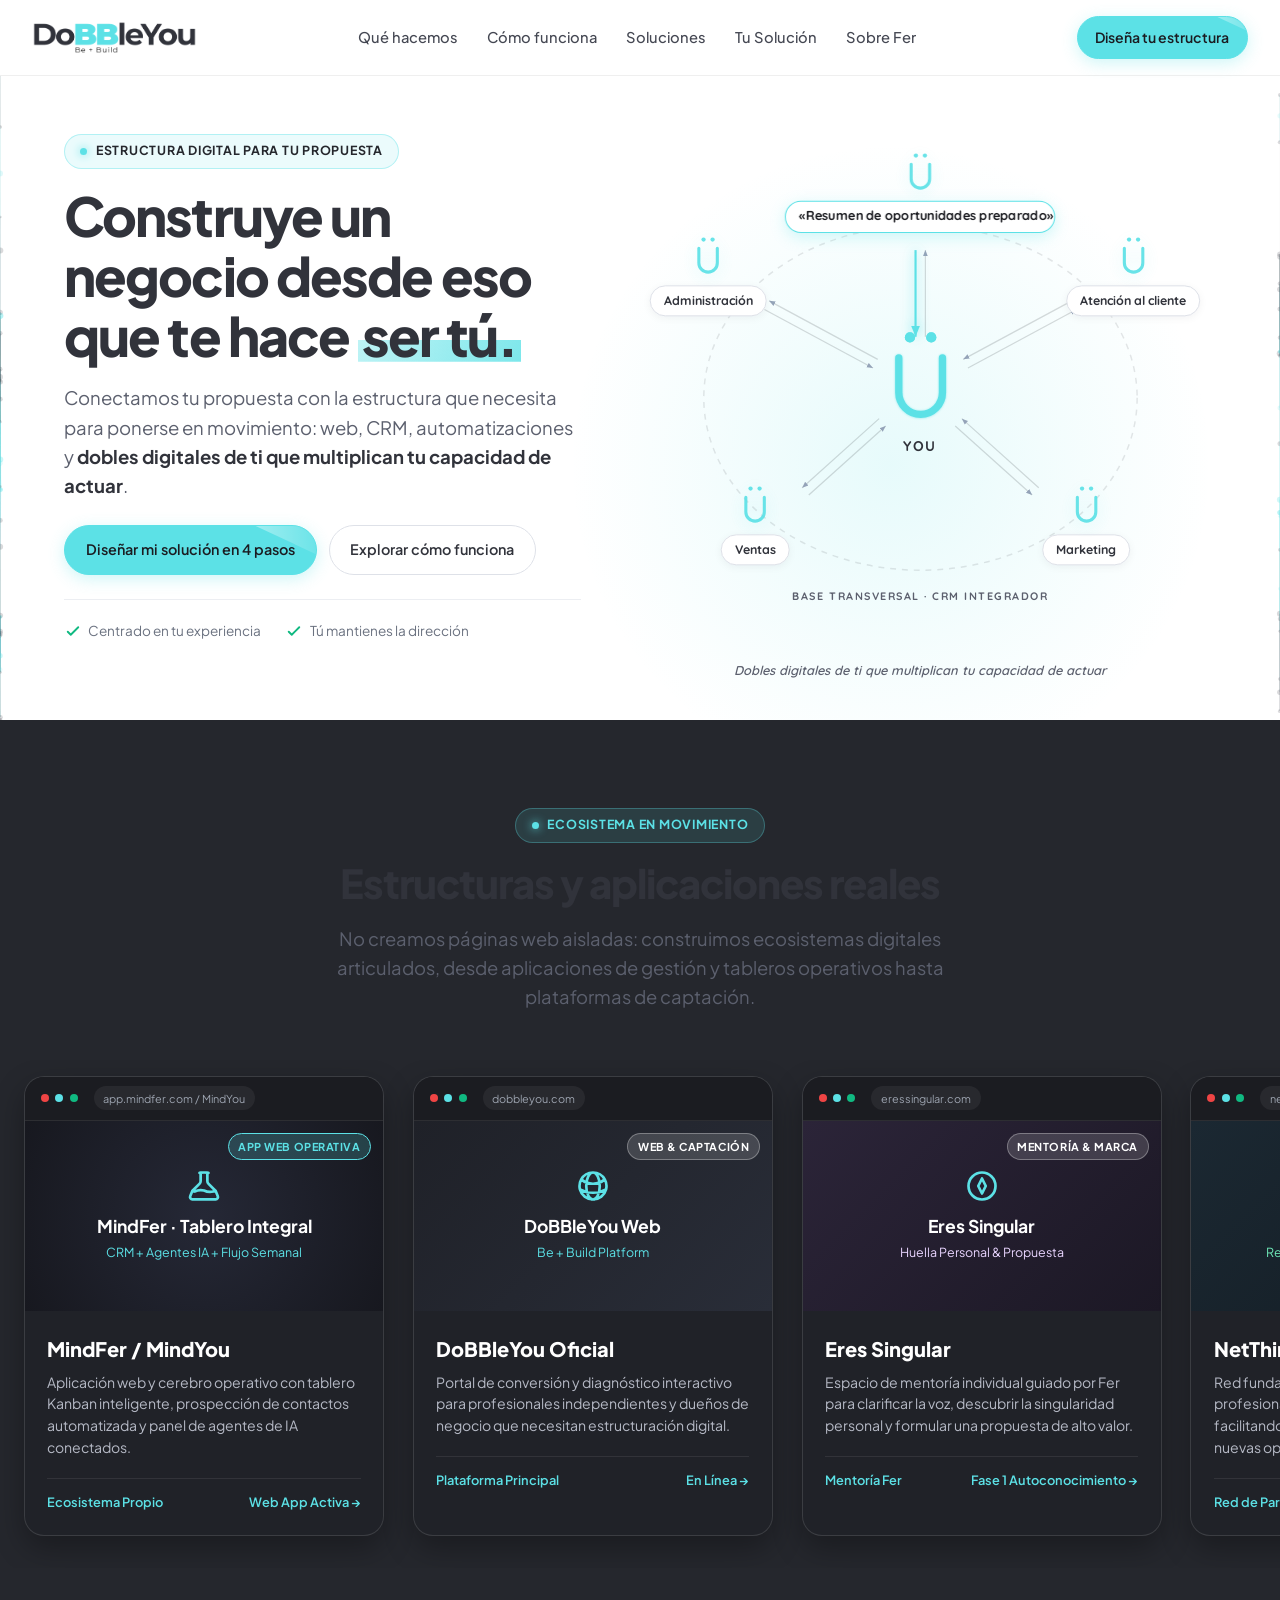
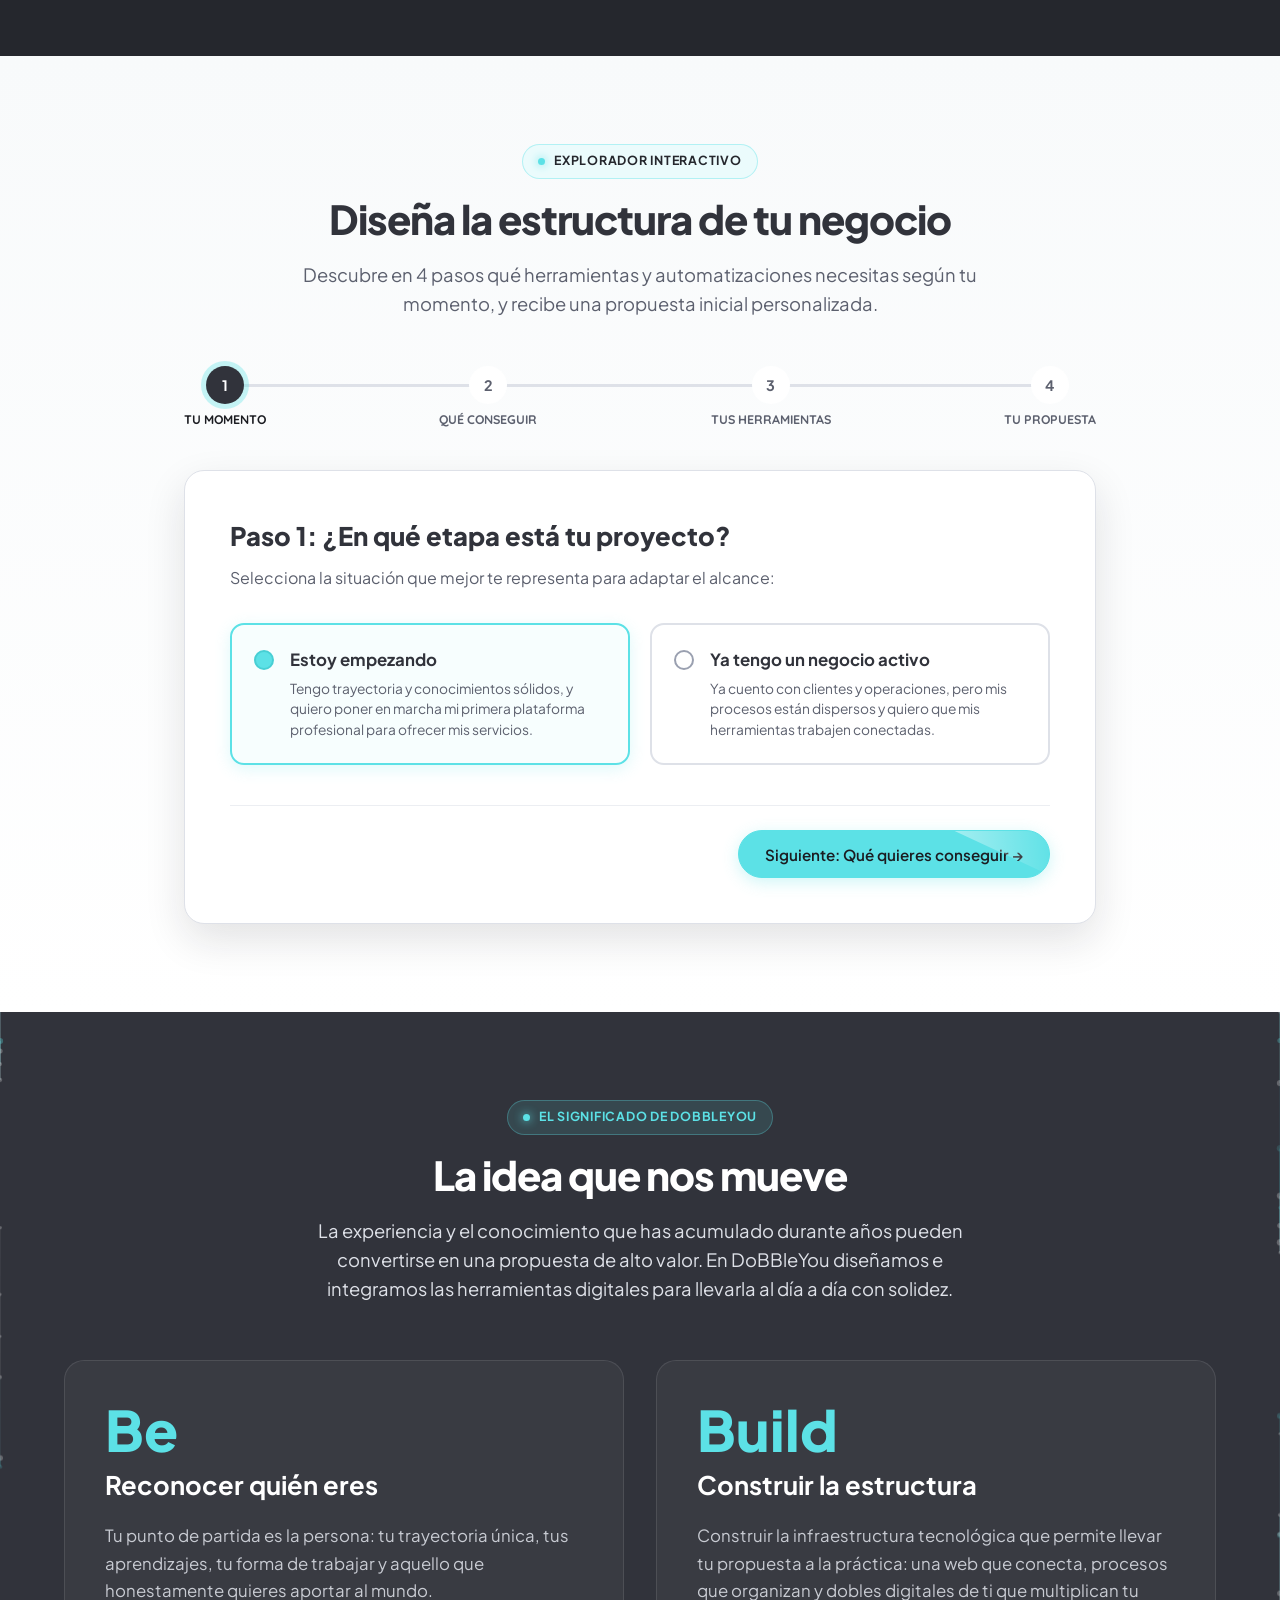
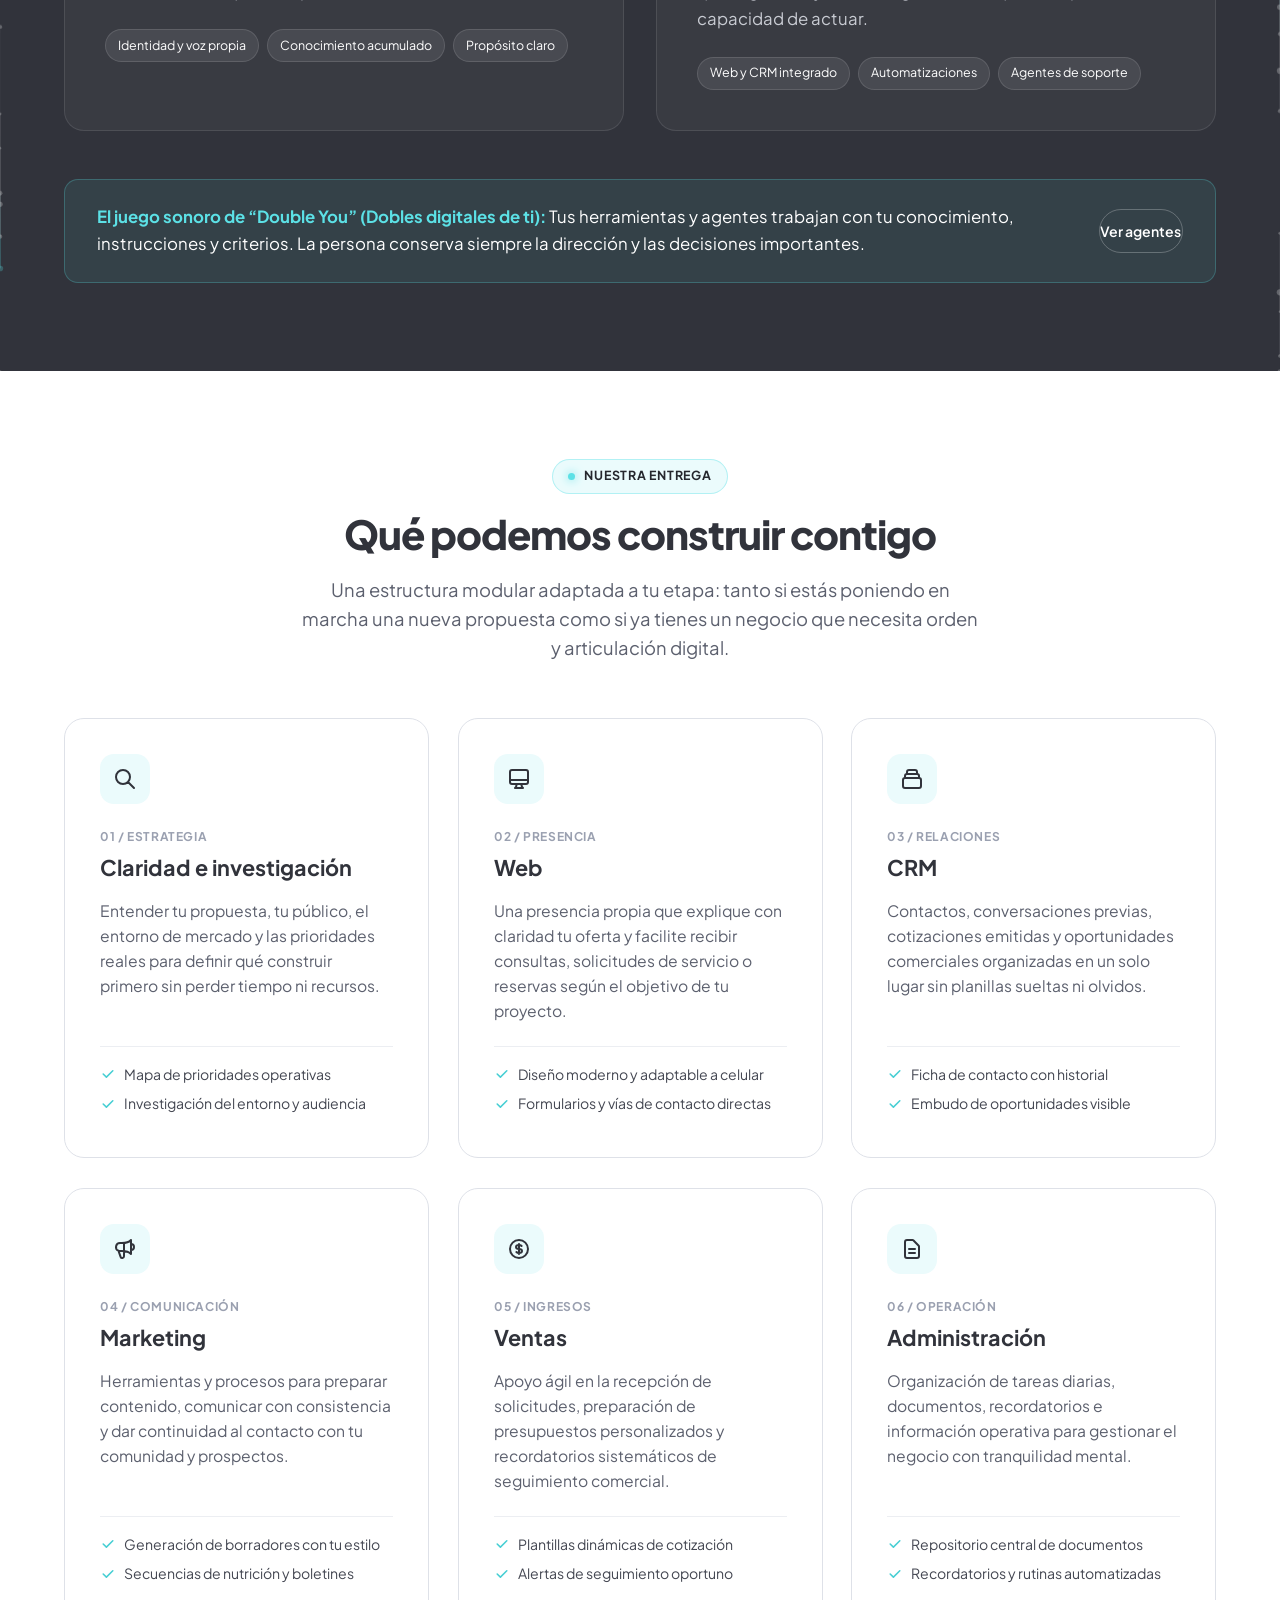
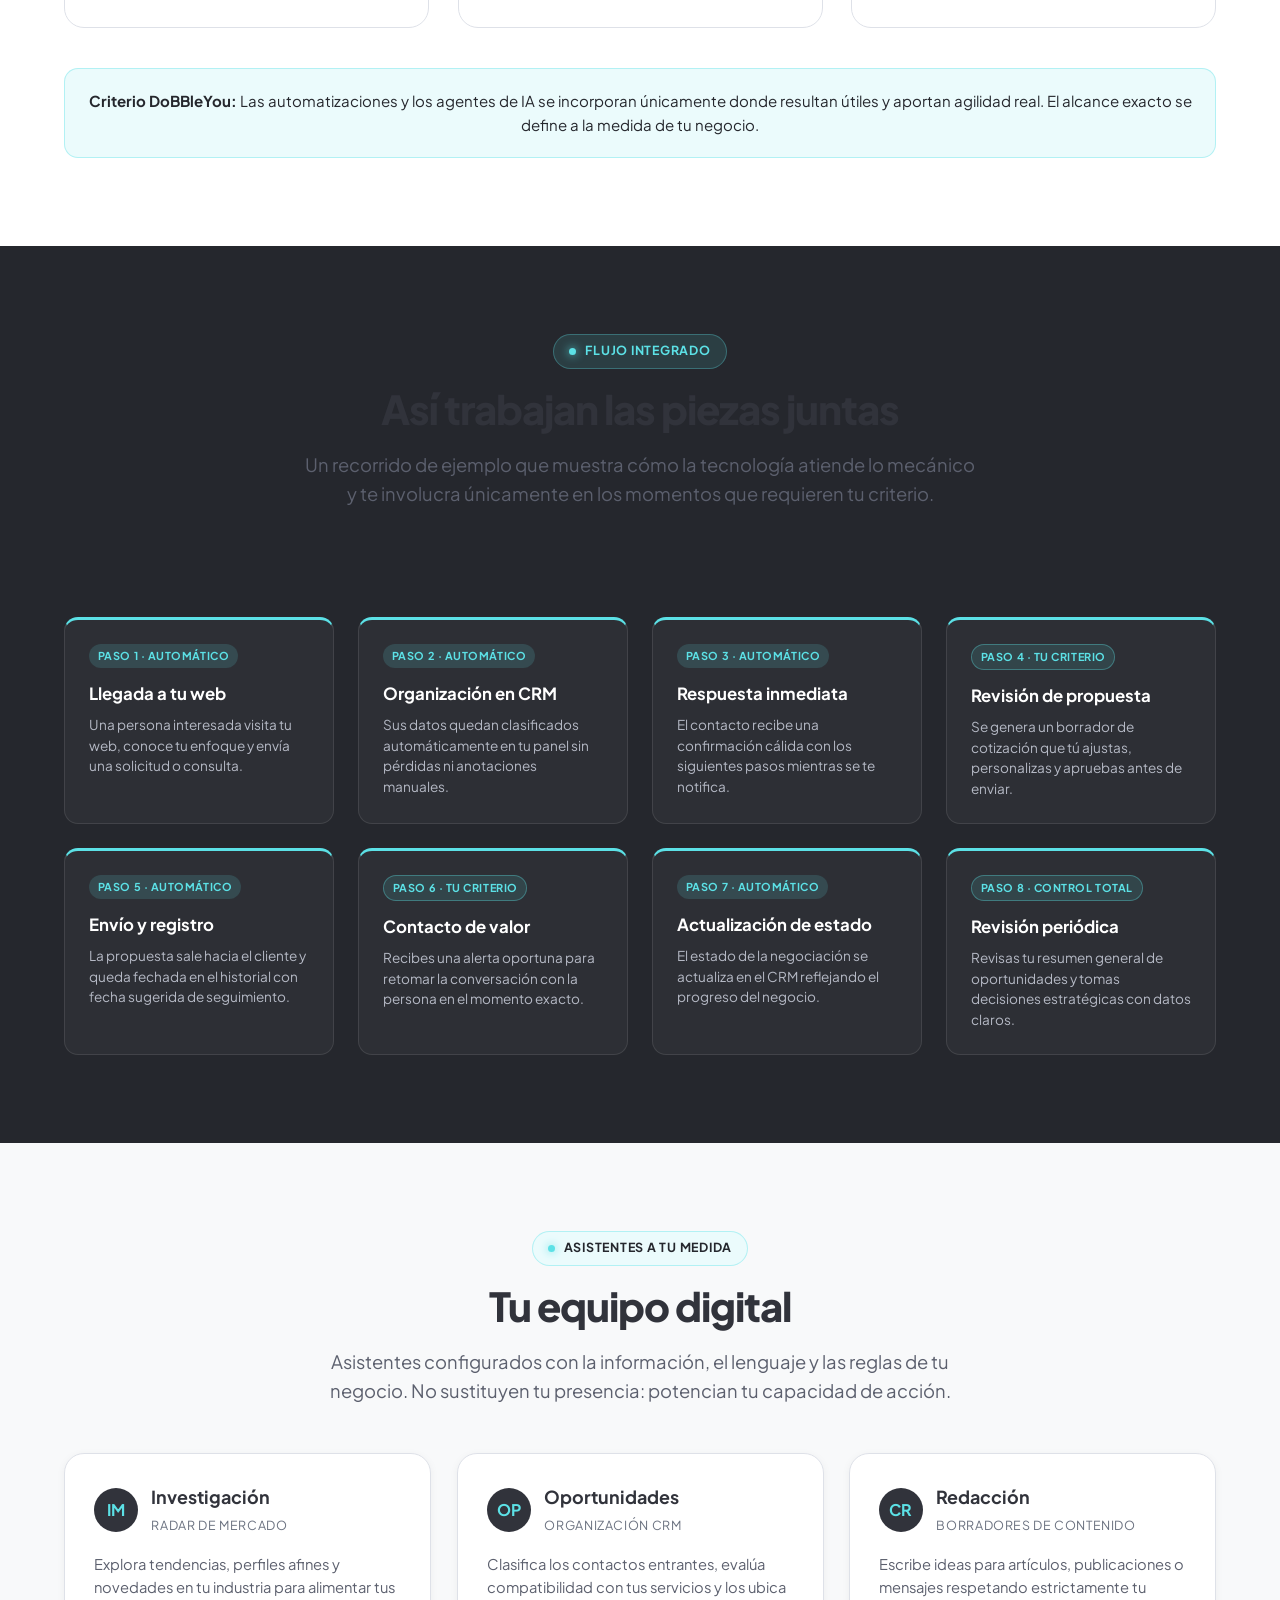
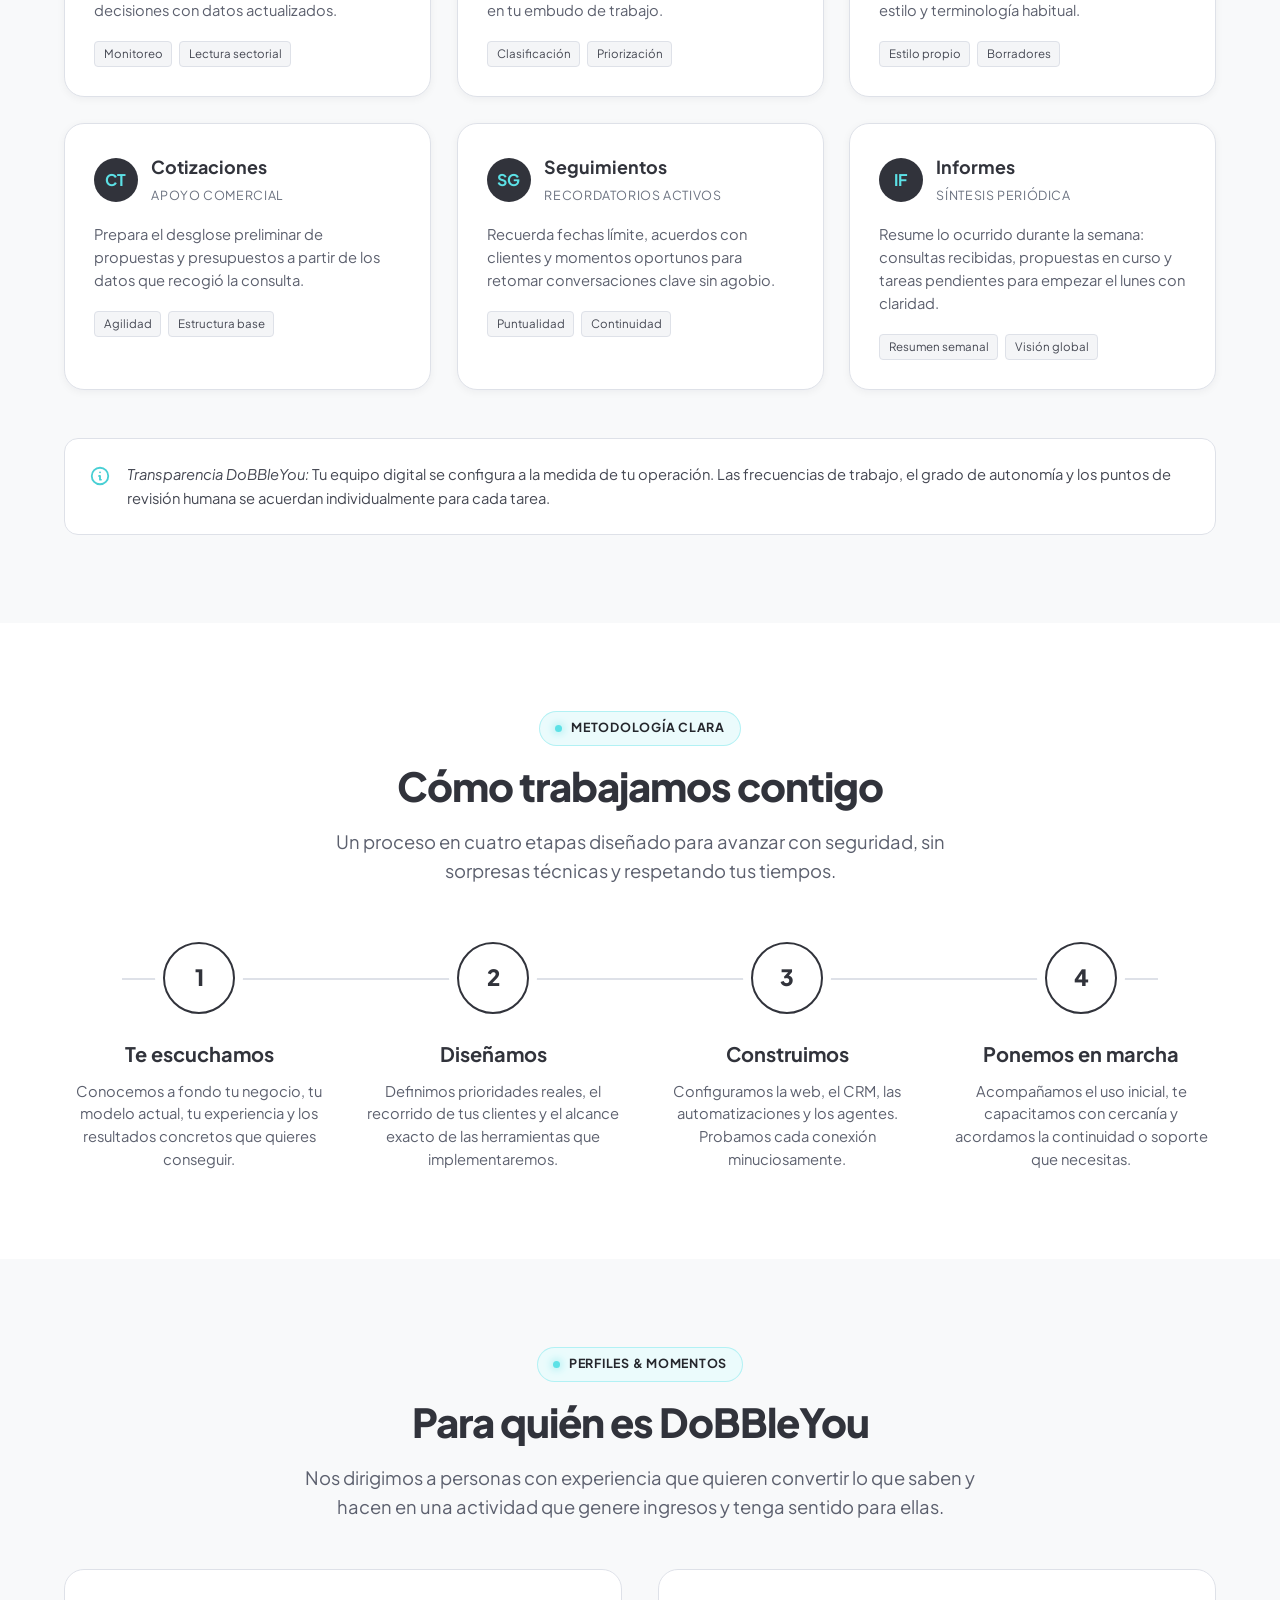
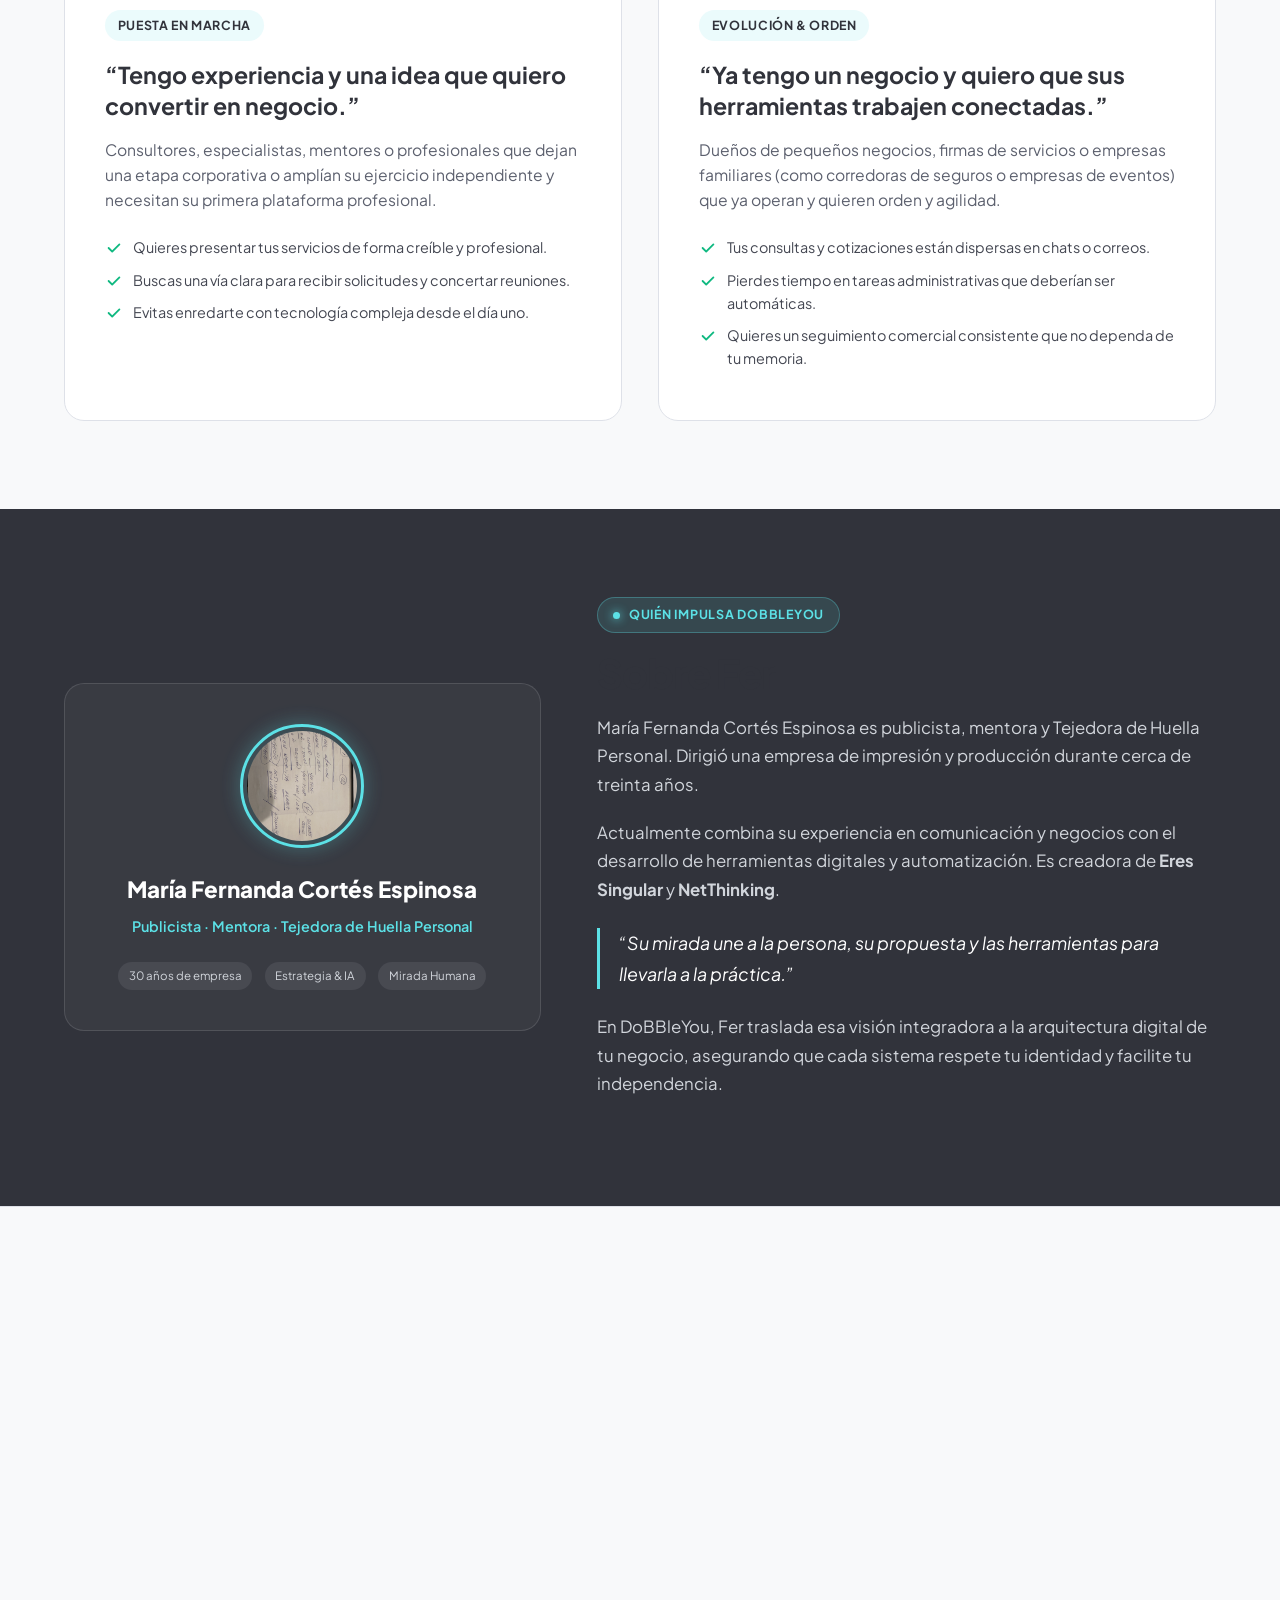
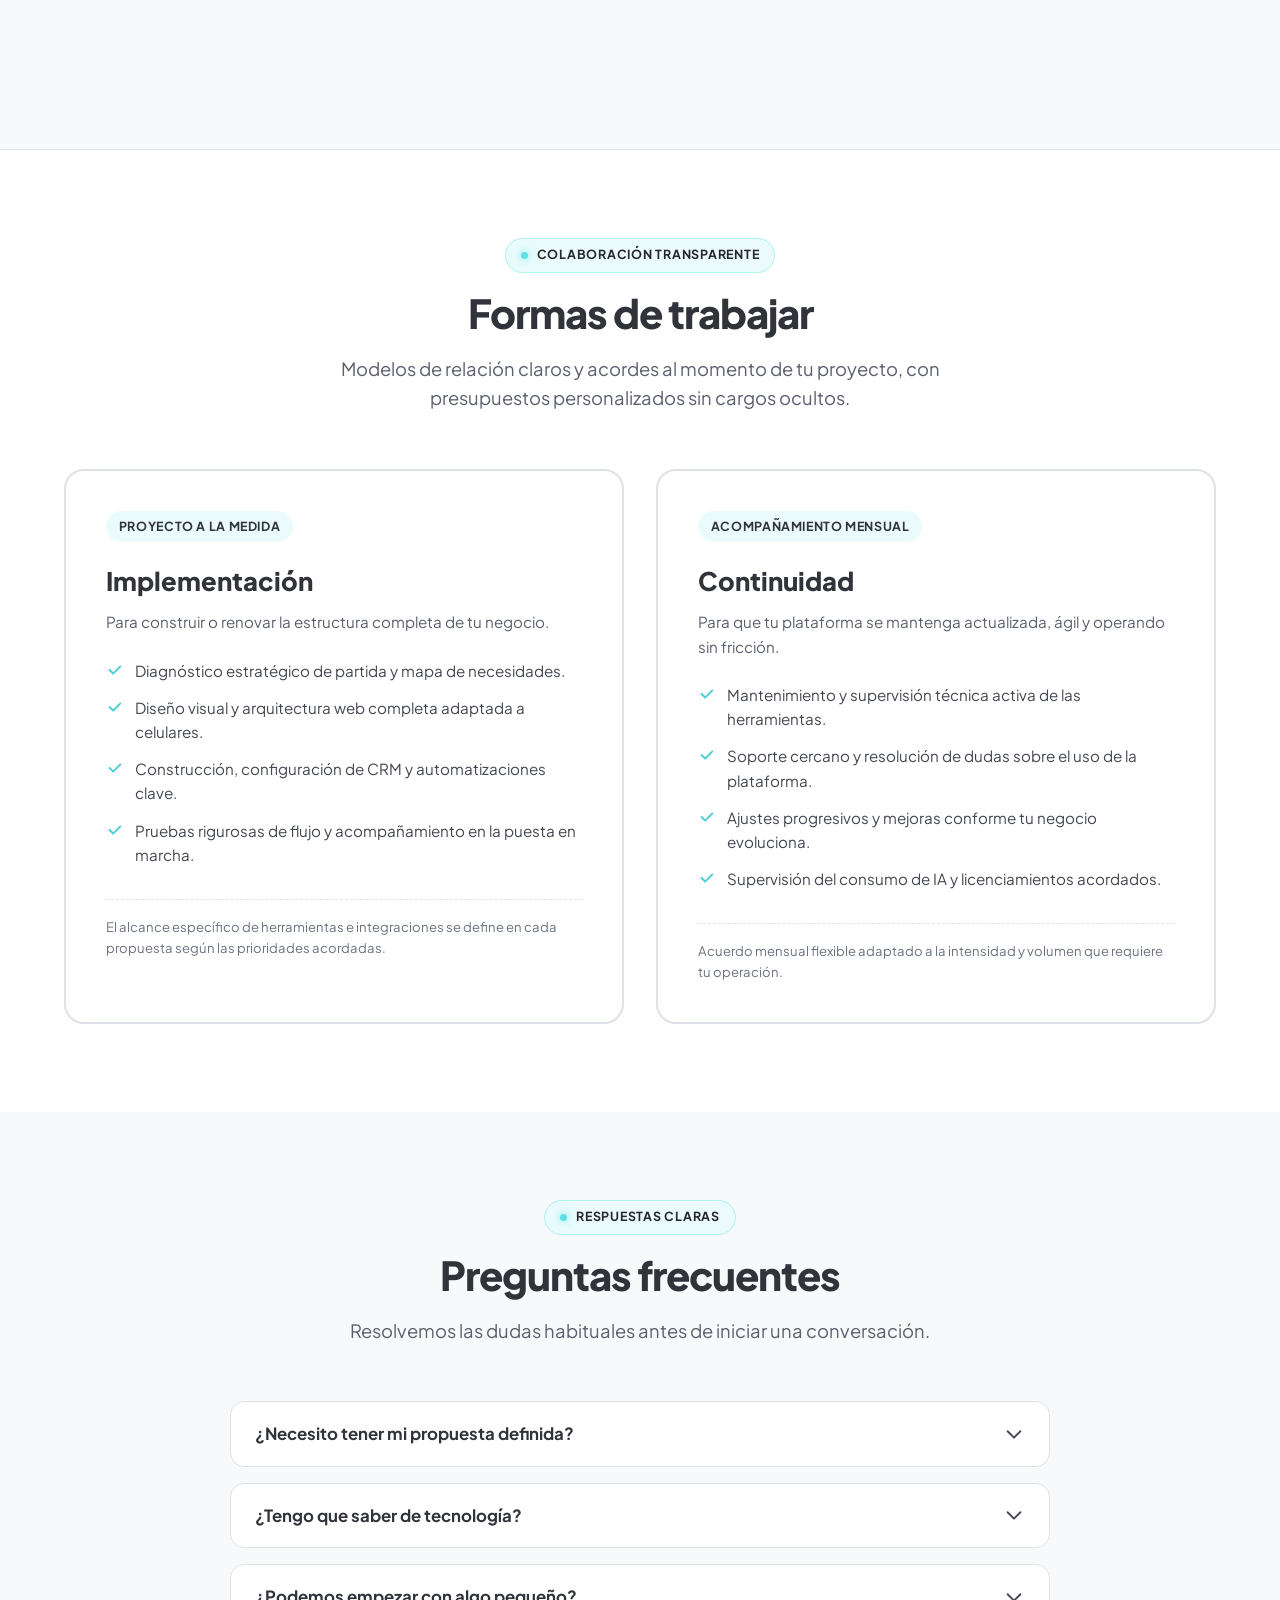
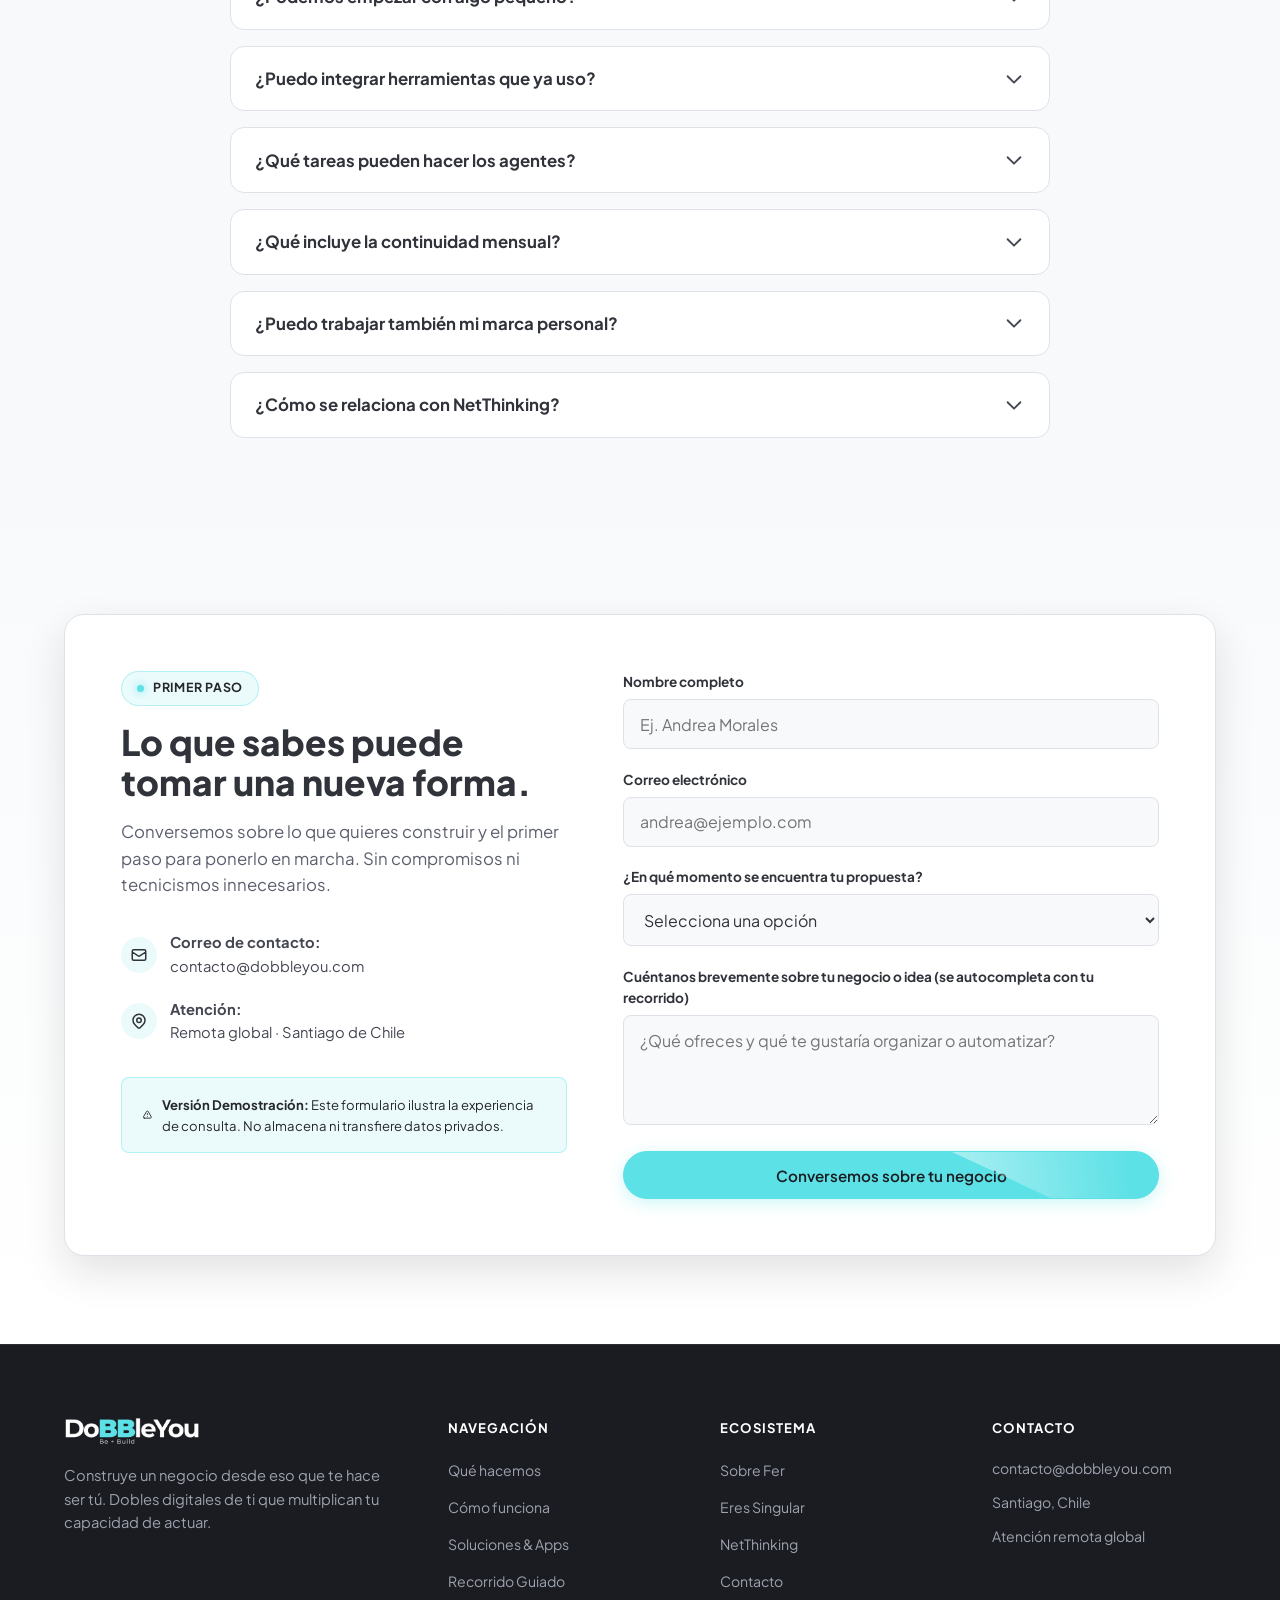
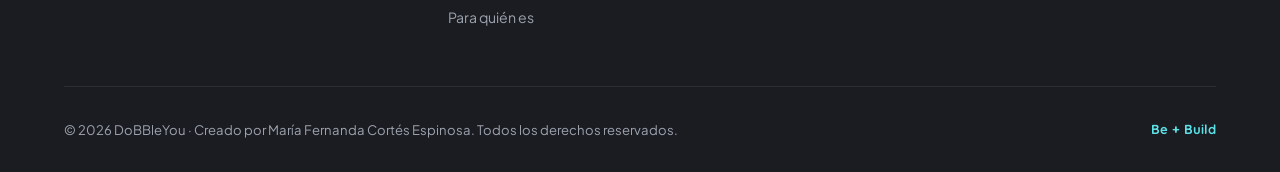
==== commit 646cb2db: "style(hero): place secondary CTA inline next to primary CTA and compact hero block" ====
--- a/index.html
+++ b/index.html
@@ -9,7 +9,7 @@
   <link rel="preconnect" href="https://fonts.googleapis.com">
   <link rel="preconnect" href="https://fonts.gstatic.com" crossorigin>
   <link href="https://fonts.googleapis.com/css2?family=Plus+Jakarta+Sans:wght@400;500;600;700;800&family=Quicksand:wght@500;600;700&display=swap" rel="stylesheet">
-  <link rel="stylesheet" href="styles.css?v=7">
+  <link rel="stylesheet" href="styles.css?v=8">
 </head>
 <body>
 
--- a/styles.css
+++ b/styles.css
@@ -416,7 +416,7 @@
 
 /* Hero section integration */
 .hero-section {
-  padding: 4.5rem 0 5.5rem;
+  padding: 3.25rem 0 4.5rem;
   background: #FFFFFF;
   position: relative;
   overflow: hidden;
@@ -438,15 +438,15 @@
 
 .hero-grid {
   display: grid;
-  grid-template-columns: 1fr 1.25fr;
-  gap: 3.5rem;
+  grid-template-columns: 1.05fr 1.2fr;
+  gap: 2.75rem;
   align-items: center;
   position: relative;
   z-index: 2;
 }
 
 .hero-content {
-  max-width: 540px;
+  max-width: 560px;
   position: relative;
   z-index: 3;
 }
@@ -457,7 +457,7 @@
   line-height: 1.12;
   letter-spacing: -0.035em;
   color: var(--color-charcoal);
-  margin-bottom: 1.4rem;
+  margin-bottom: 1.15rem;
 }
 
 .hero-title .highlight-cyan {
@@ -470,10 +470,10 @@
 }
 
 .hero-lead {
-  font-size: 1.2rem;
-  line-height: 1.6;
+  font-size: 1.16rem;
+  line-height: 1.58;
   color: var(--color-charcoal-subtle);
-  margin-bottom: 2rem;
+  margin-bottom: 1.5rem;
 }
 
 .hero-lead strong {
@@ -482,9 +482,15 @@
 
 .hero-cta-group {
   display: flex;
-  flex-wrap: wrap;
-  gap: 1rem;
-  margin-bottom: 2rem;
+  flex-wrap: nowrap;
+  align-items: center;
+  gap: 0.75rem;
+  margin-bottom: 1.5rem;
+}
+
+.hero-cta-group .btn {
+  padding: 0.8rem 1.3rem;
+  font-size: 0.9rem;
 }
 
 .hero-trust-bar {
@@ -835,6 +841,12 @@
 }
 
 @media (max-width: 640px) {
+  .hero-cta-group {
+    flex-wrap: wrap;
+  }
+  .hero-cta-group .btn {
+    width: 100%;
+  }
   .hero-you-stage {
     height: 430px;
     max-width: 100%;
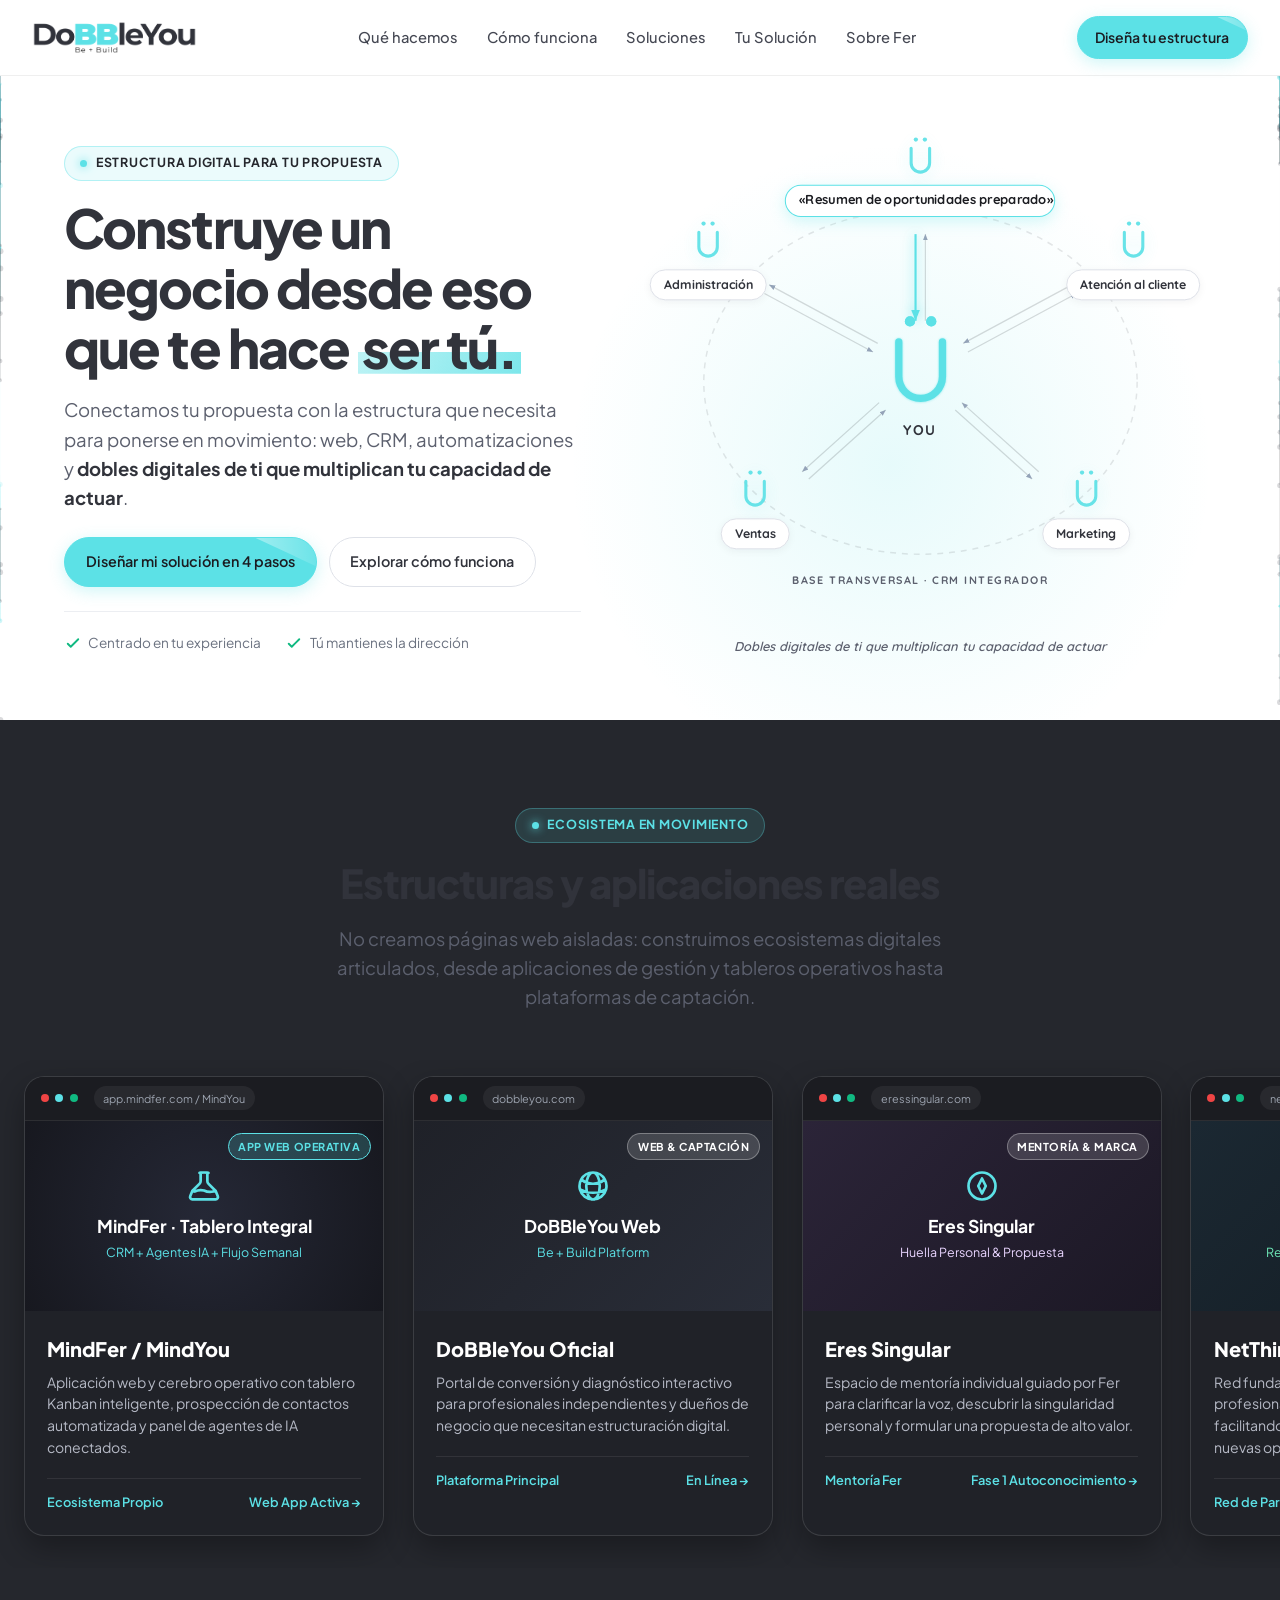
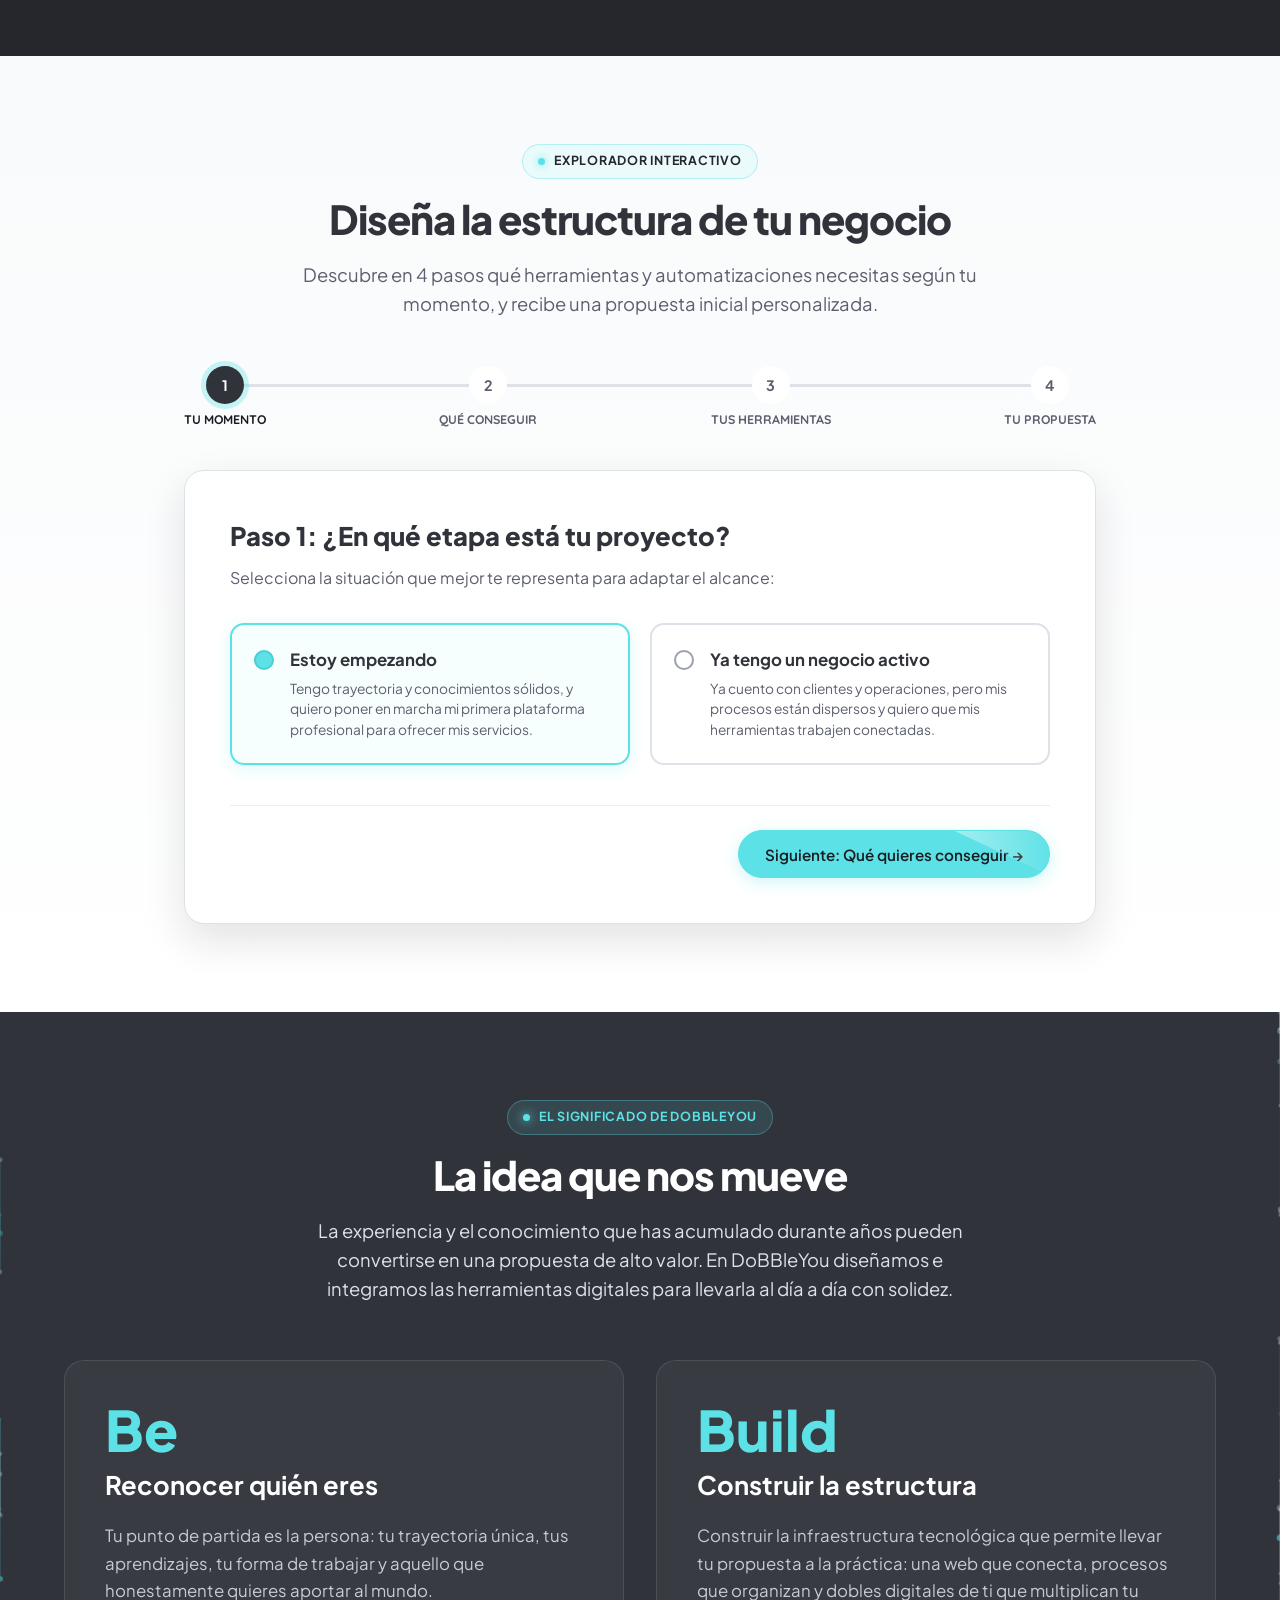
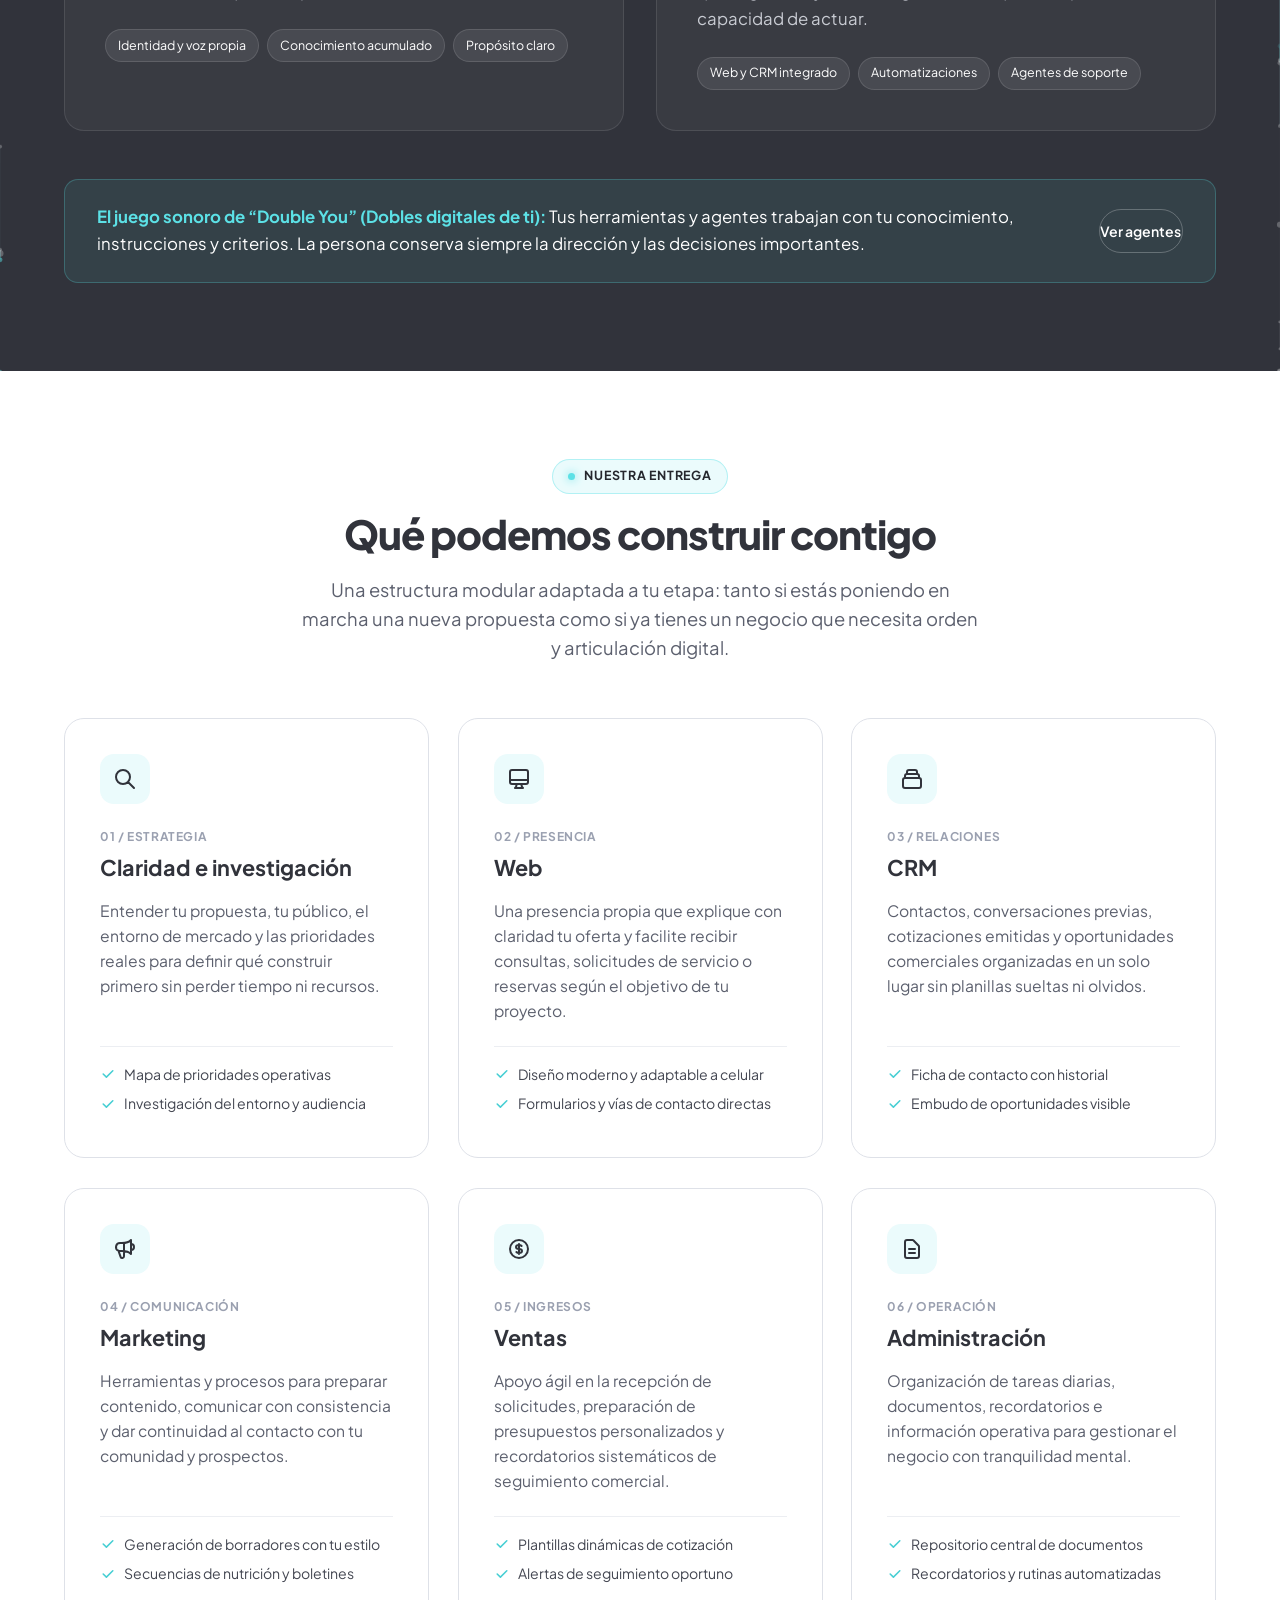
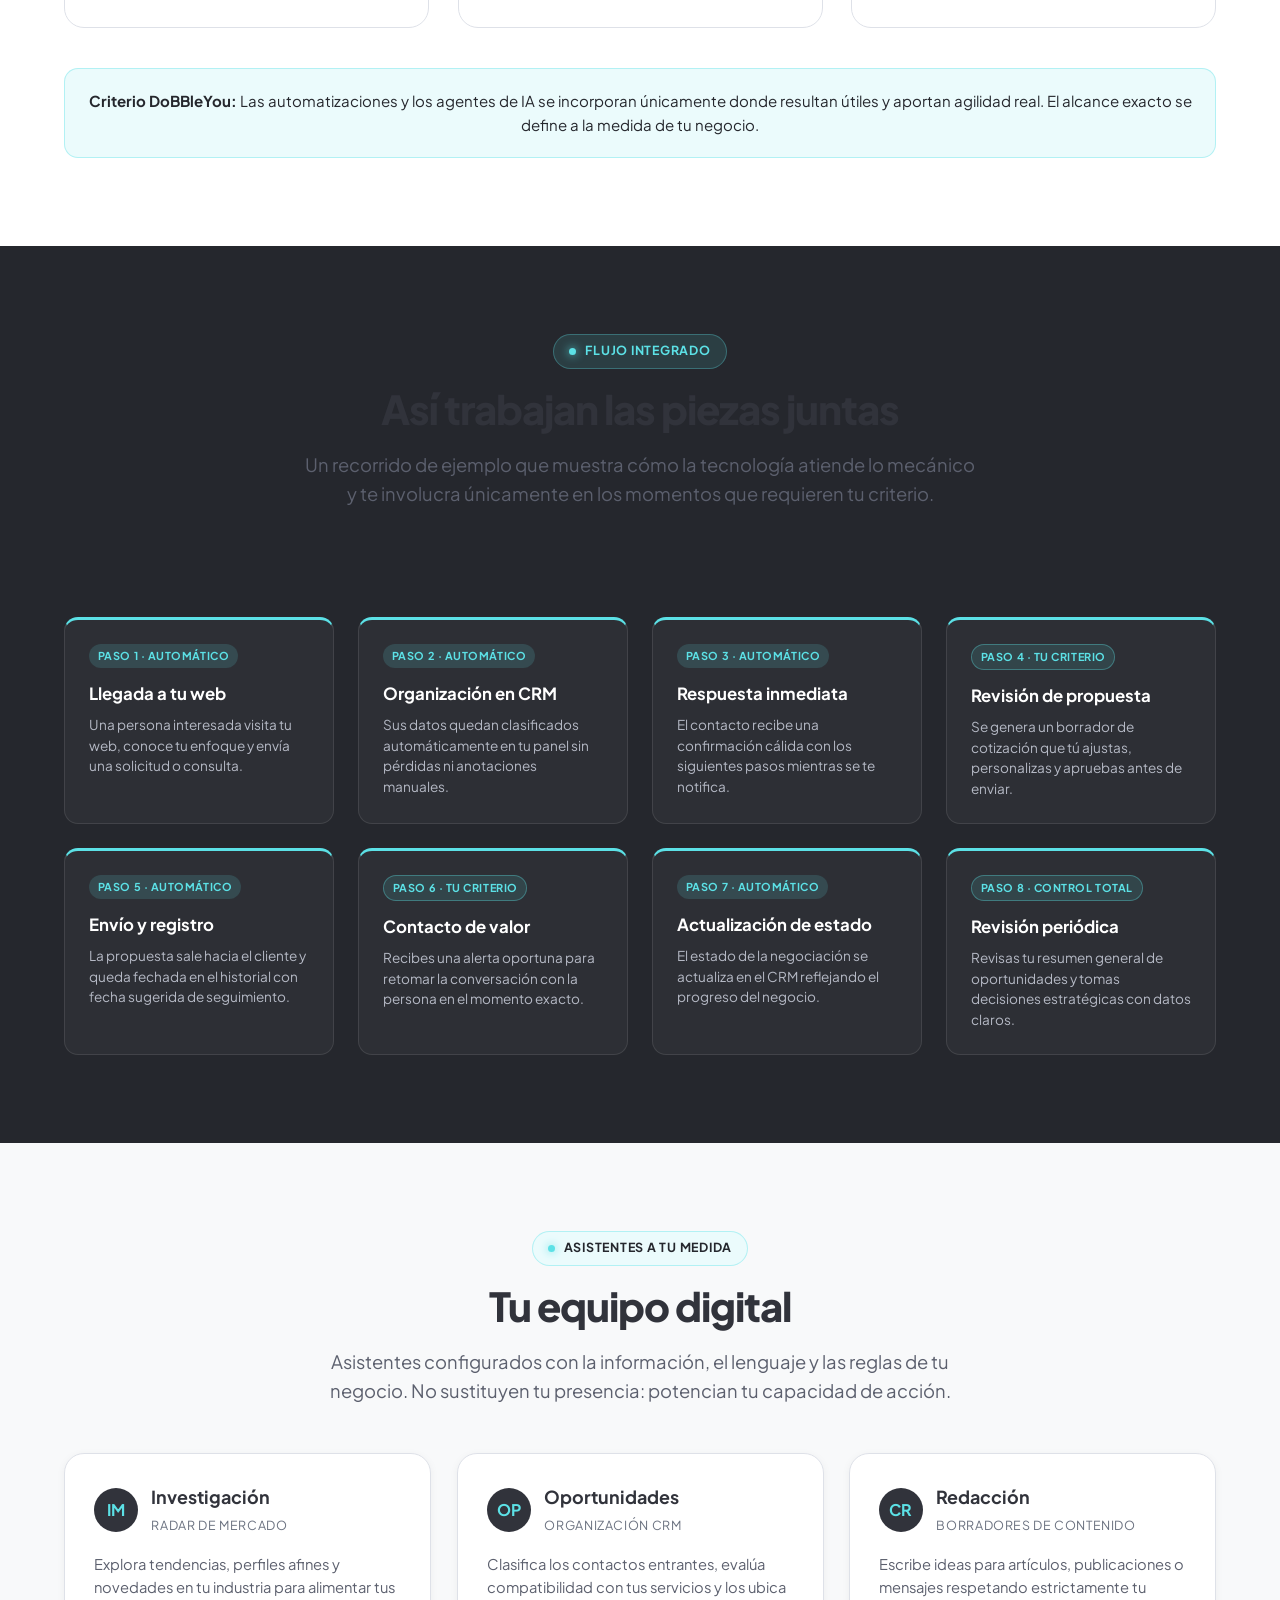
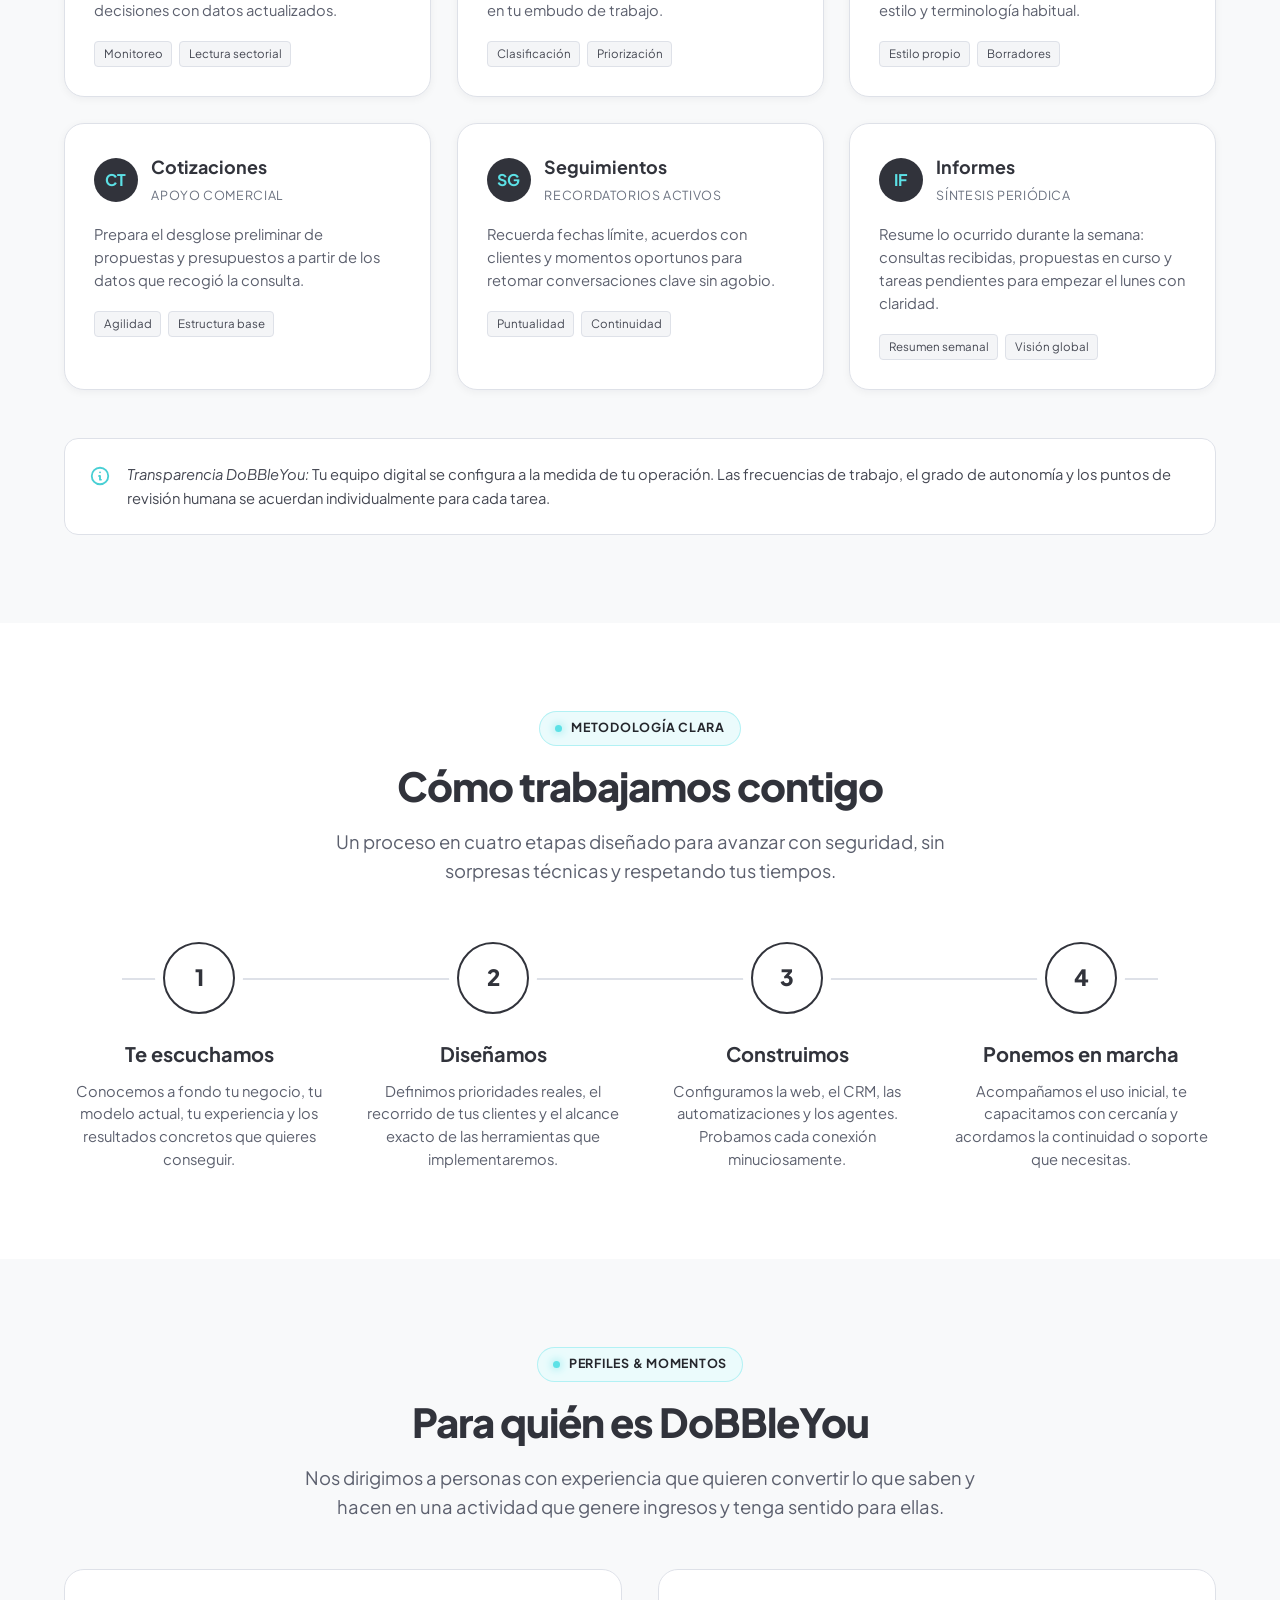
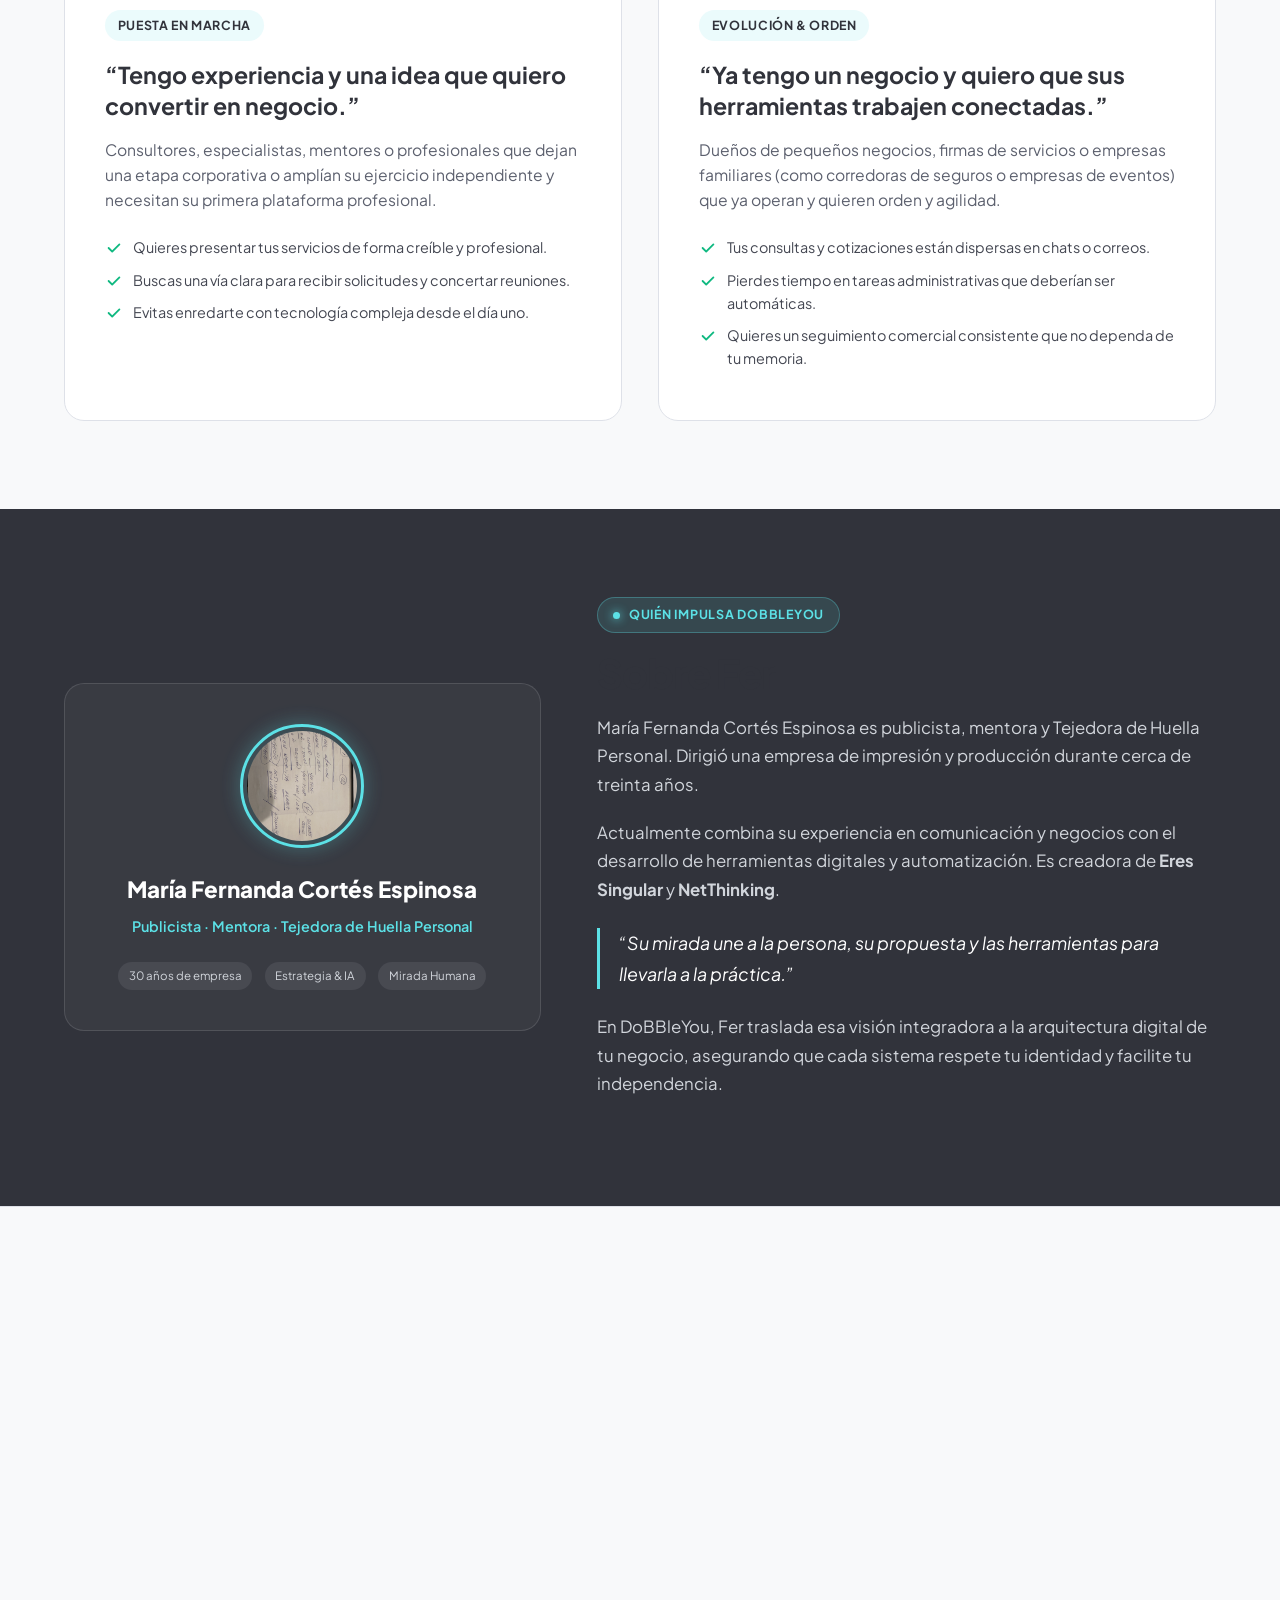
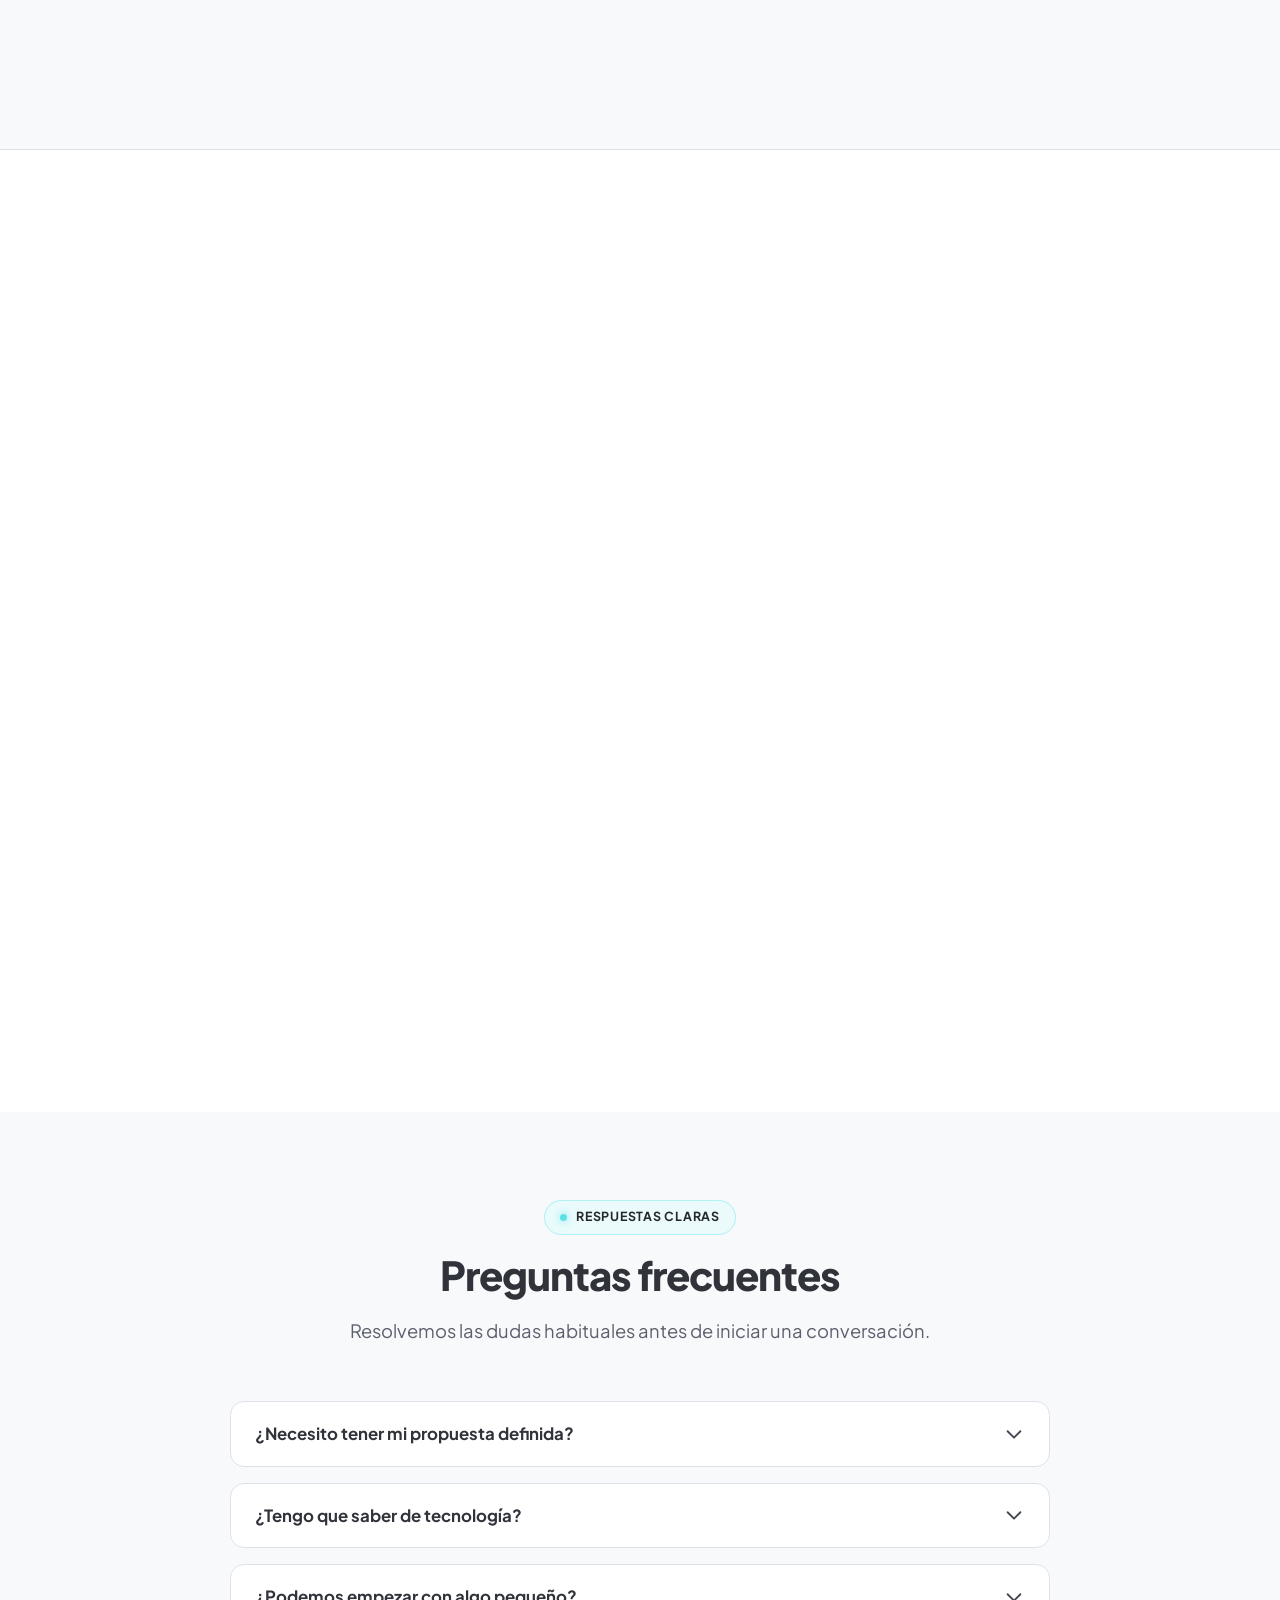
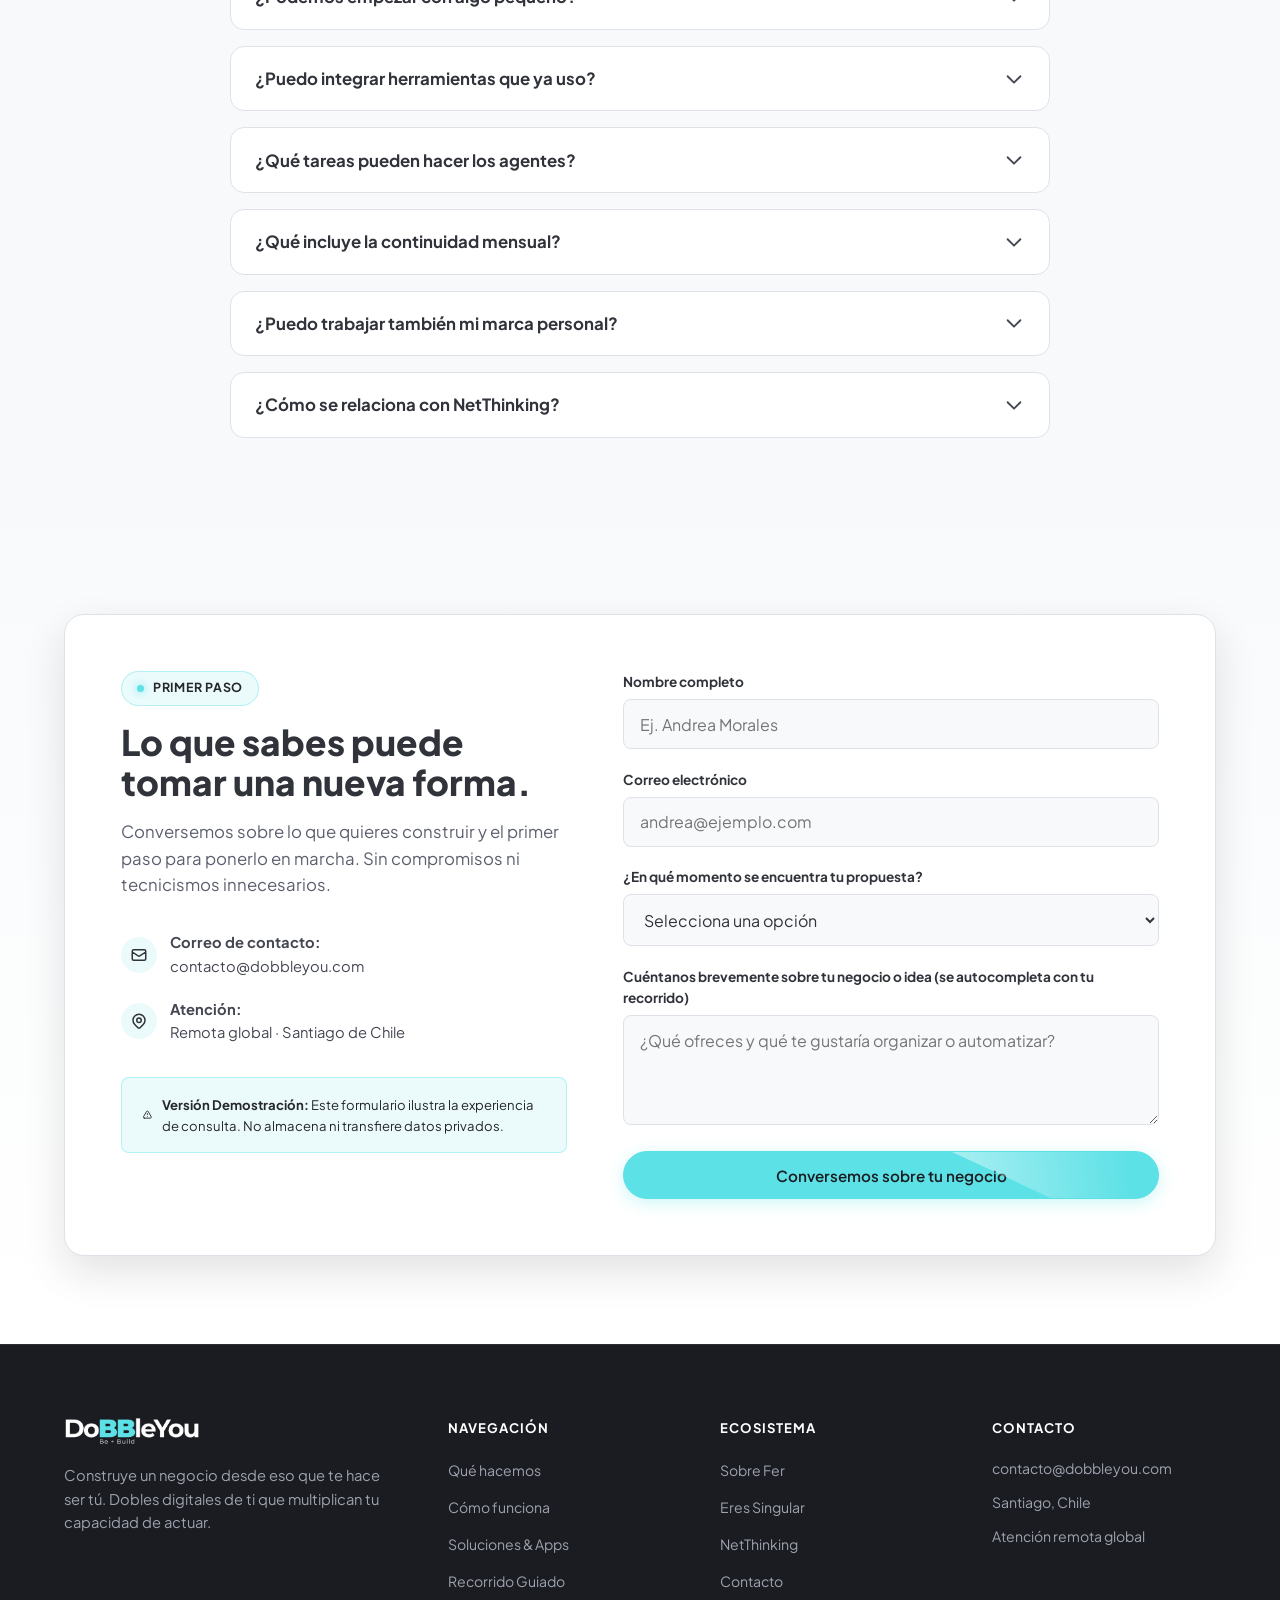
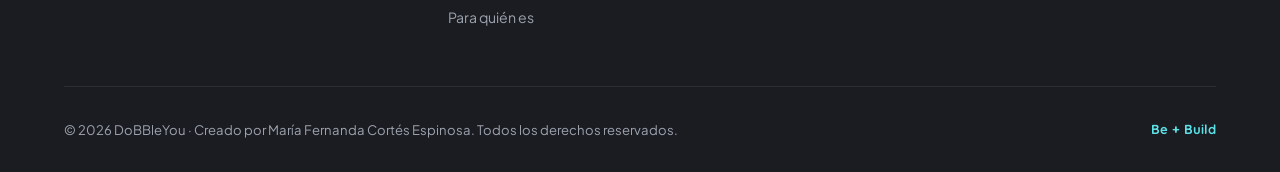
==== commit 2f136e62: "style(hero): optically center left content and right YOU stage vertically" ====
--- a/index.html
+++ b/index.html
@@ -9,7 +9,7 @@
   <link rel="preconnect" href="https://fonts.googleapis.com">
   <link rel="preconnect" href="https://fonts.gstatic.com" crossorigin>
   <link href="https://fonts.googleapis.com/css2?family=Plus+Jakarta+Sans:wght@400;500;600;700;800&family=Quicksand:wght@500;600;700&display=swap" rel="stylesheet">
-  <link rel="stylesheet" href="styles.css?v=8">
+  <link rel="stylesheet" href="styles.css?v=9">
 </head>
 <body>
 
--- a/styles.css
+++ b/styles.css
@@ -448,6 +448,7 @@
 .hero-content {
   max-width: 560px;
   position: relative;
+  top: 12px;
   z-index: 3;
 }
 
@@ -516,6 +517,7 @@
 /* ==================== 1. YOU Y SUS CINCO DOBLES DIGITALES (COMPOSICIÓN ABIERTA) ==================== */
 .hero-you-stage {
   position: relative;
+  top: -16px;
   width: 100%;
   height: 520px;
   display: flex;
@@ -817,7 +819,7 @@
 /* Bottom Caption */
 .hero-stage-caption {
   position: absolute;
-  bottom: -32px;
+  bottom: -24px;
   left: 0;
   right: 0;
   text-align: center;
@@ -832,6 +834,10 @@
   .hero-grid {
     grid-template-columns: 1fr;
     gap: 3rem;
+  }
+  .hero-content,
+  .hero-you-stage {
+    top: 0;
   }
   .hero-you-stage {
     height: 480px;
@@ -2530,7 +2536,7 @@
   border-radius: var(--radius-md);
   padding: 0.75rem 1.15rem;
   box-shadow: 0 16px 40px rgba(49, 51, 59, 0.12), 0 0 24px var(--color-cyan-glow);
-  bottom: 0px !important;
+  bottom: 6px !important;
   left: 50% !important;
   top: auto !important;
   transform: translateX(-50%) translateY(10px) scale(0.96) !important;
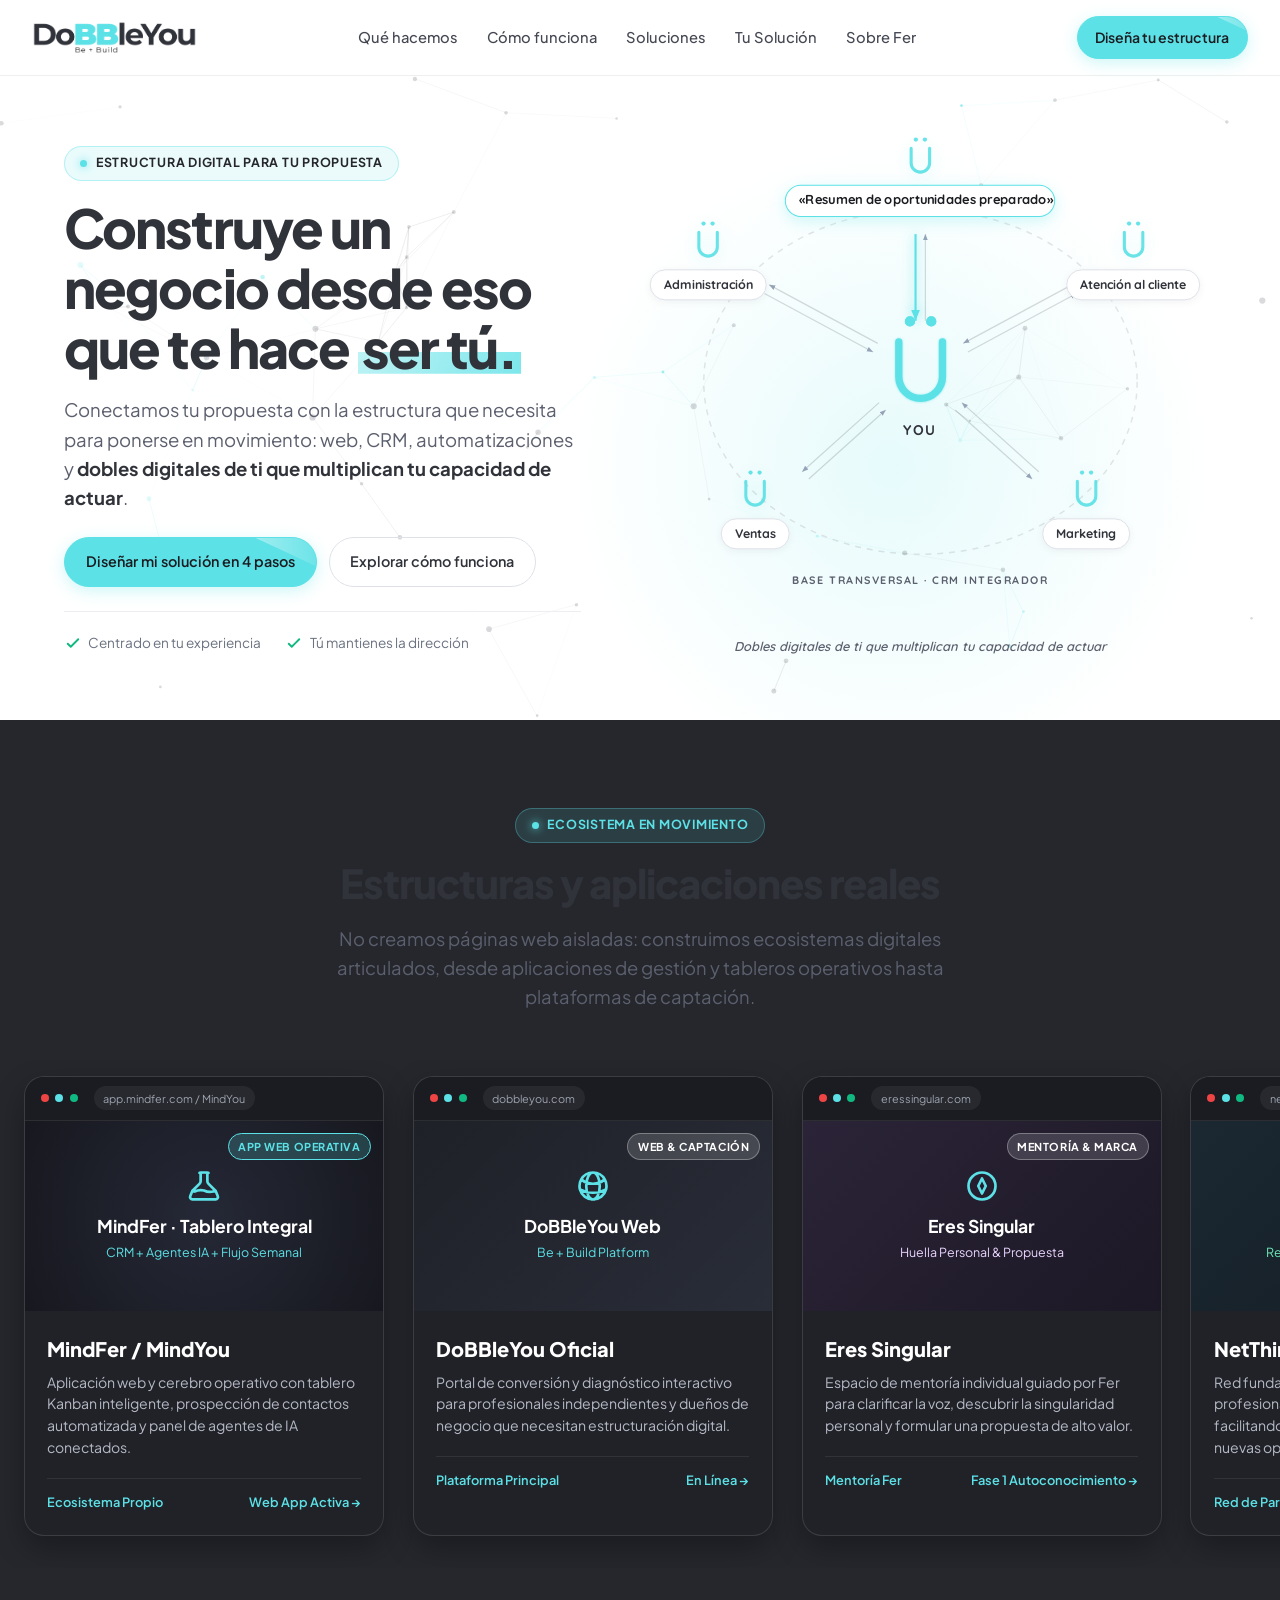
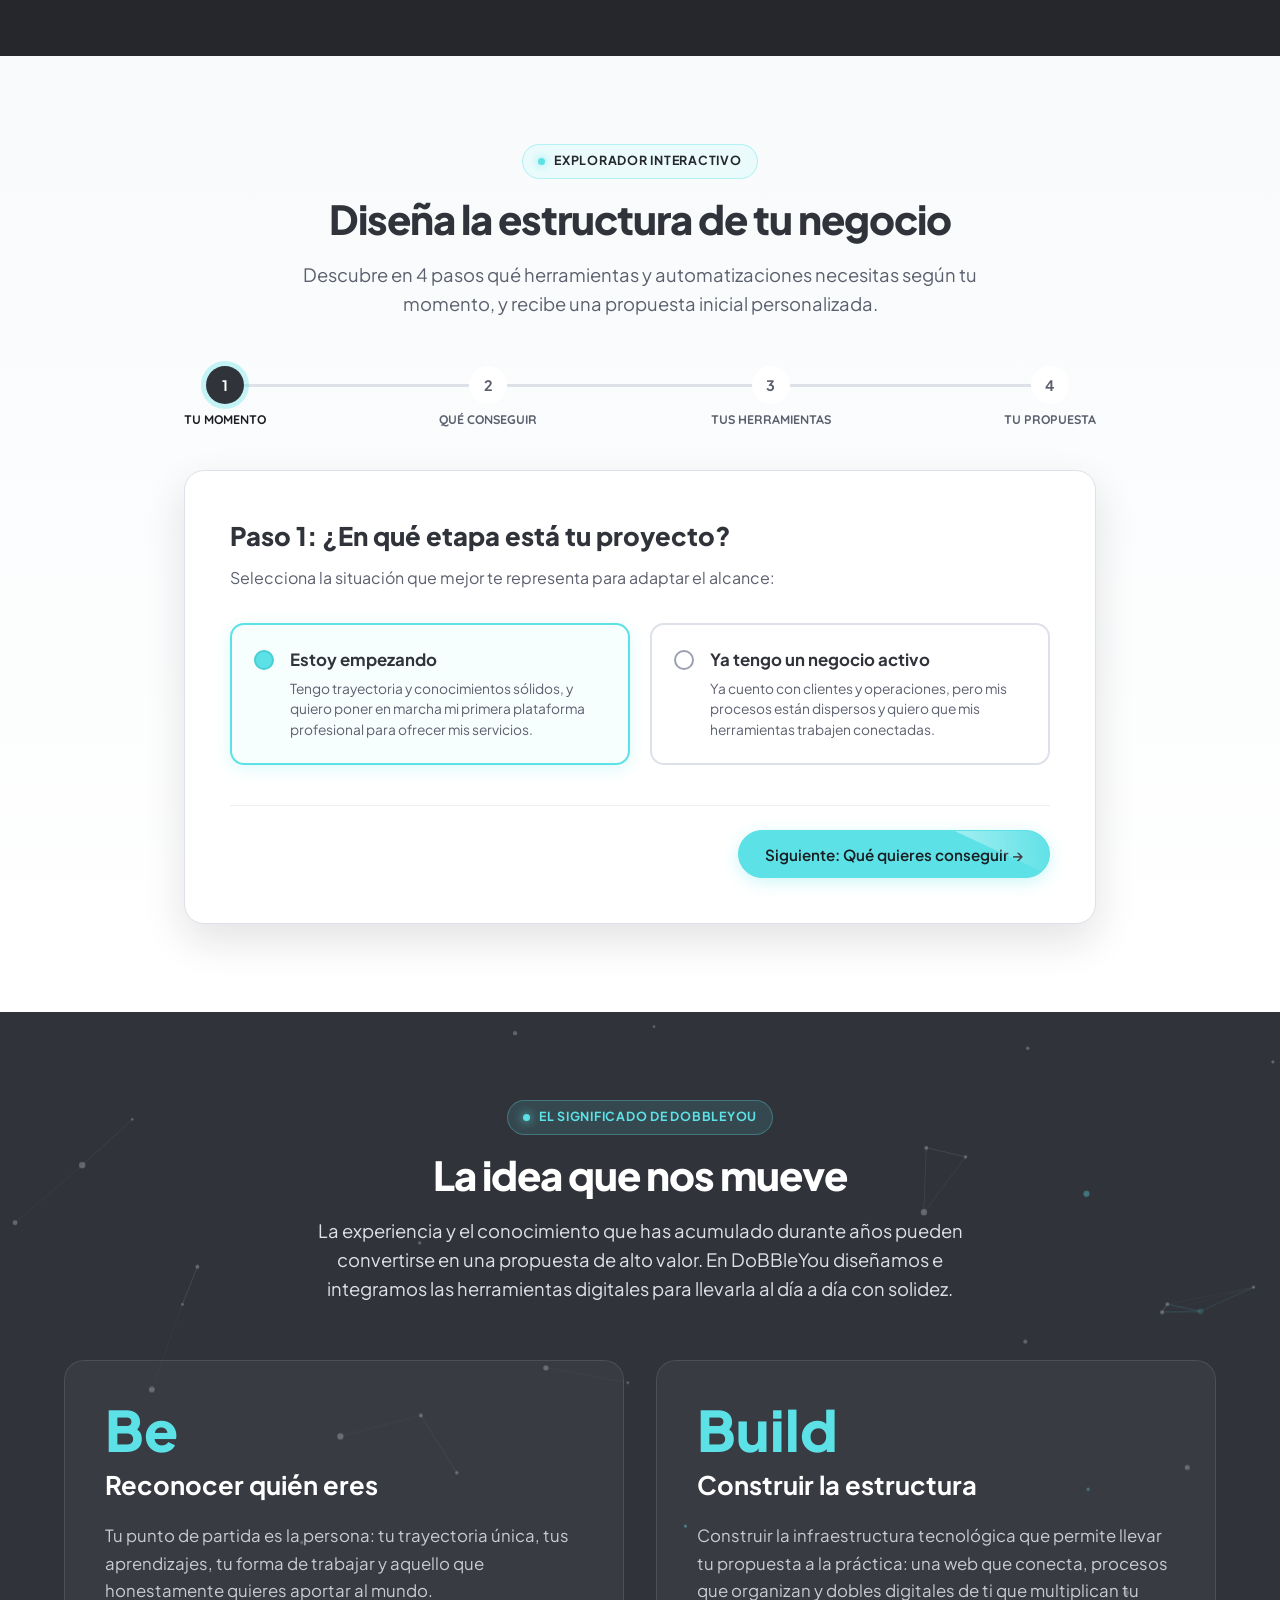
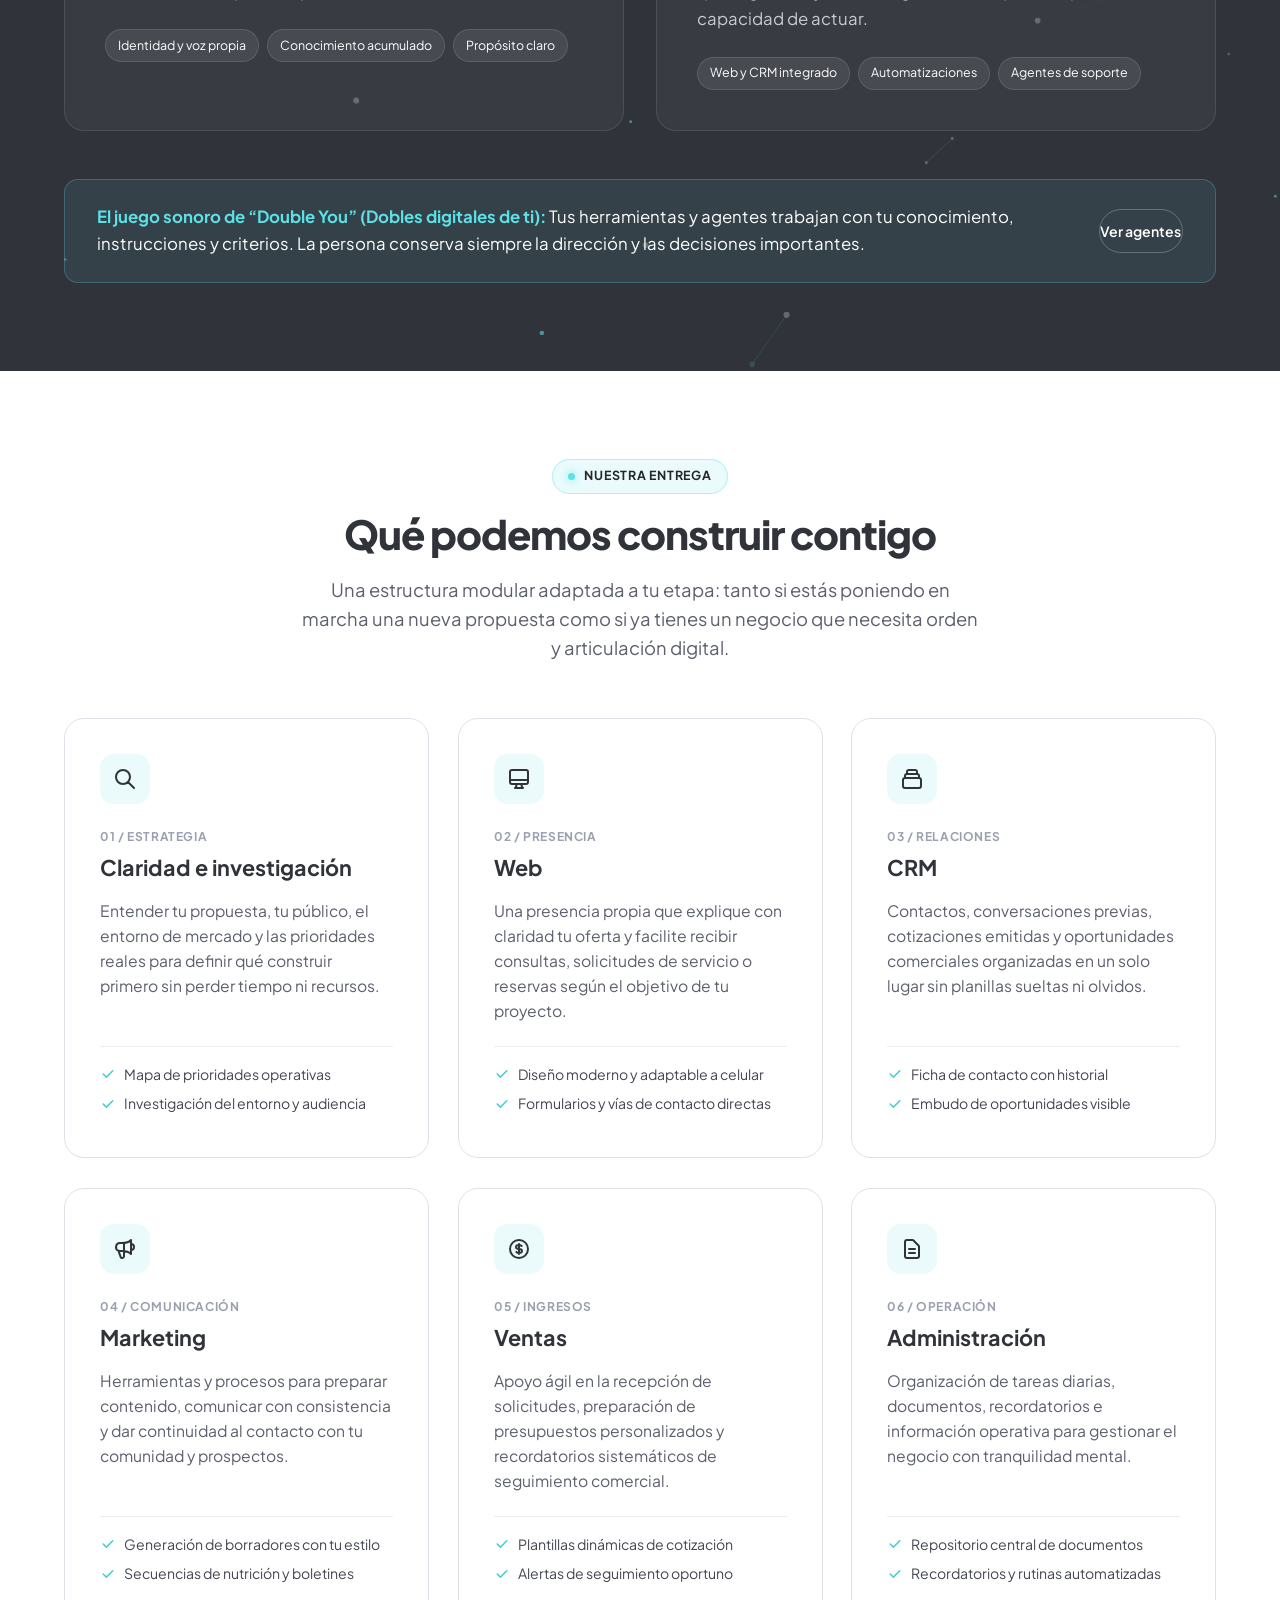
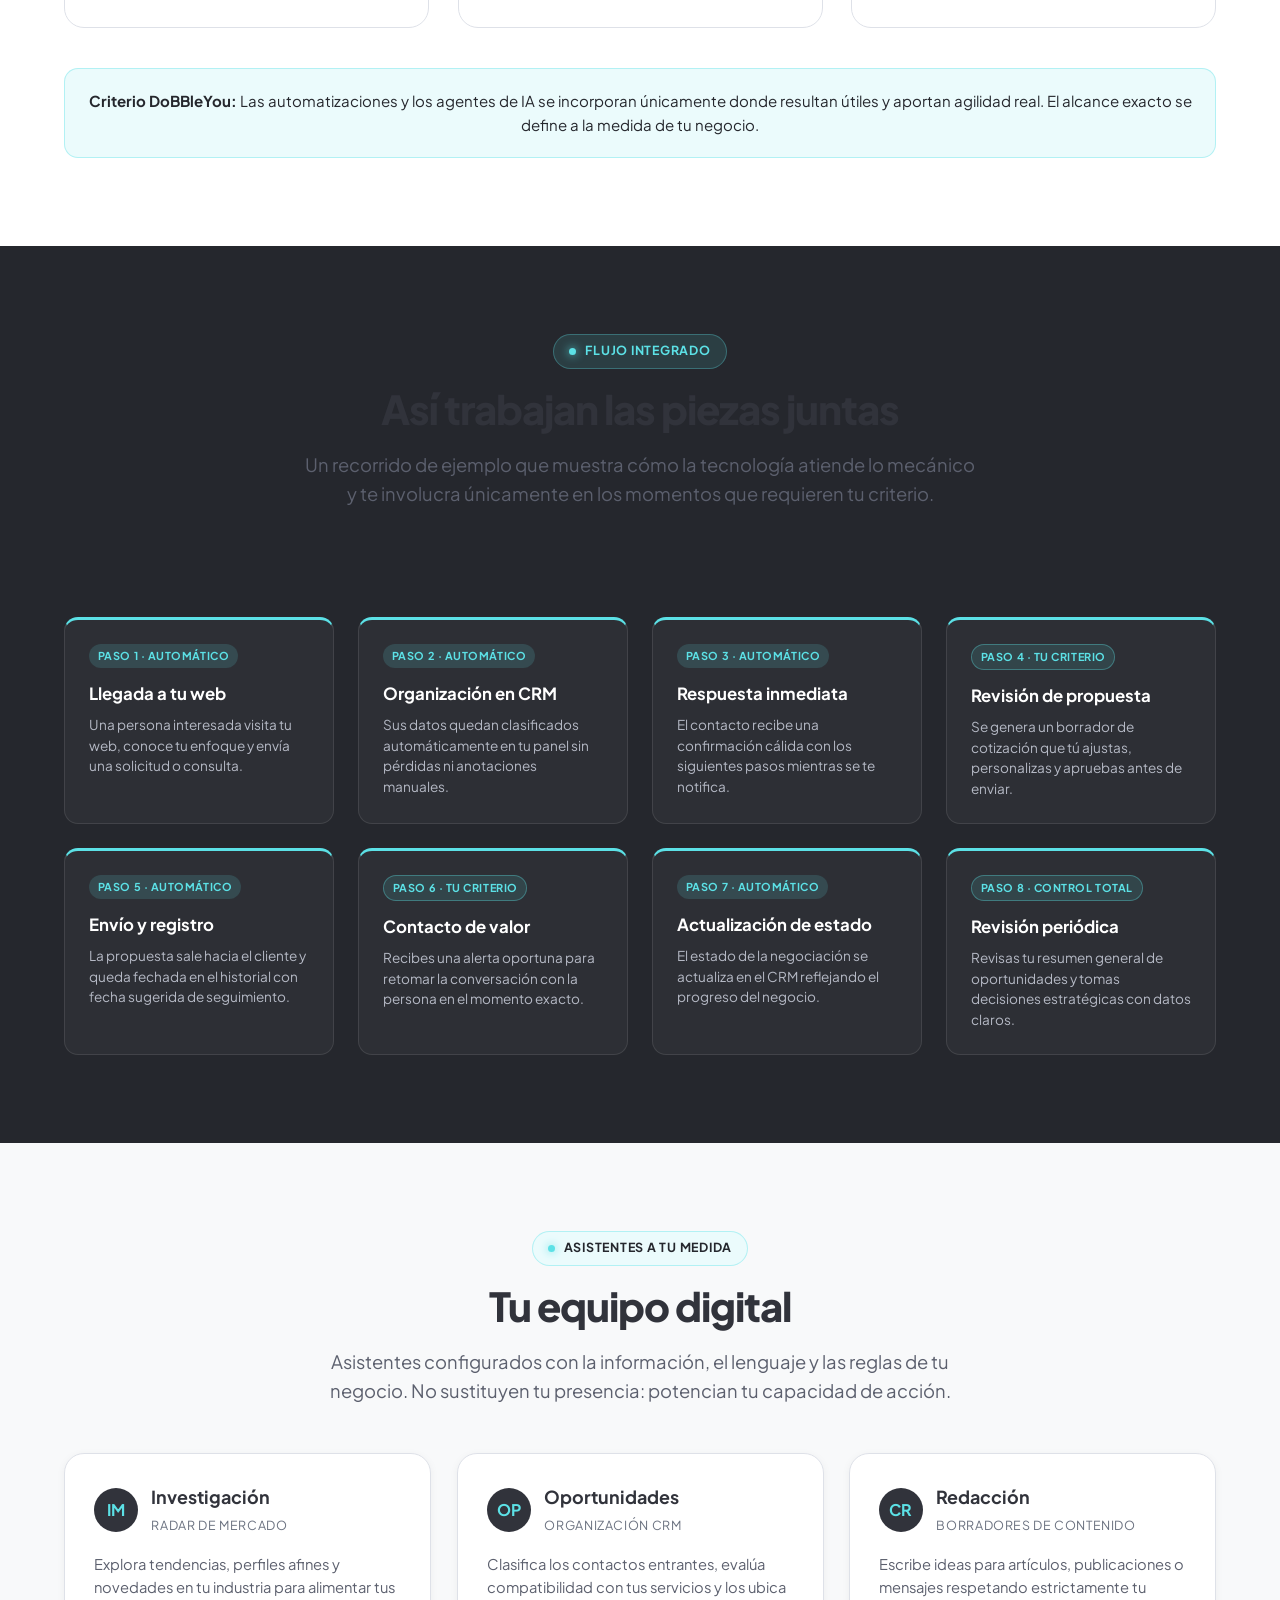
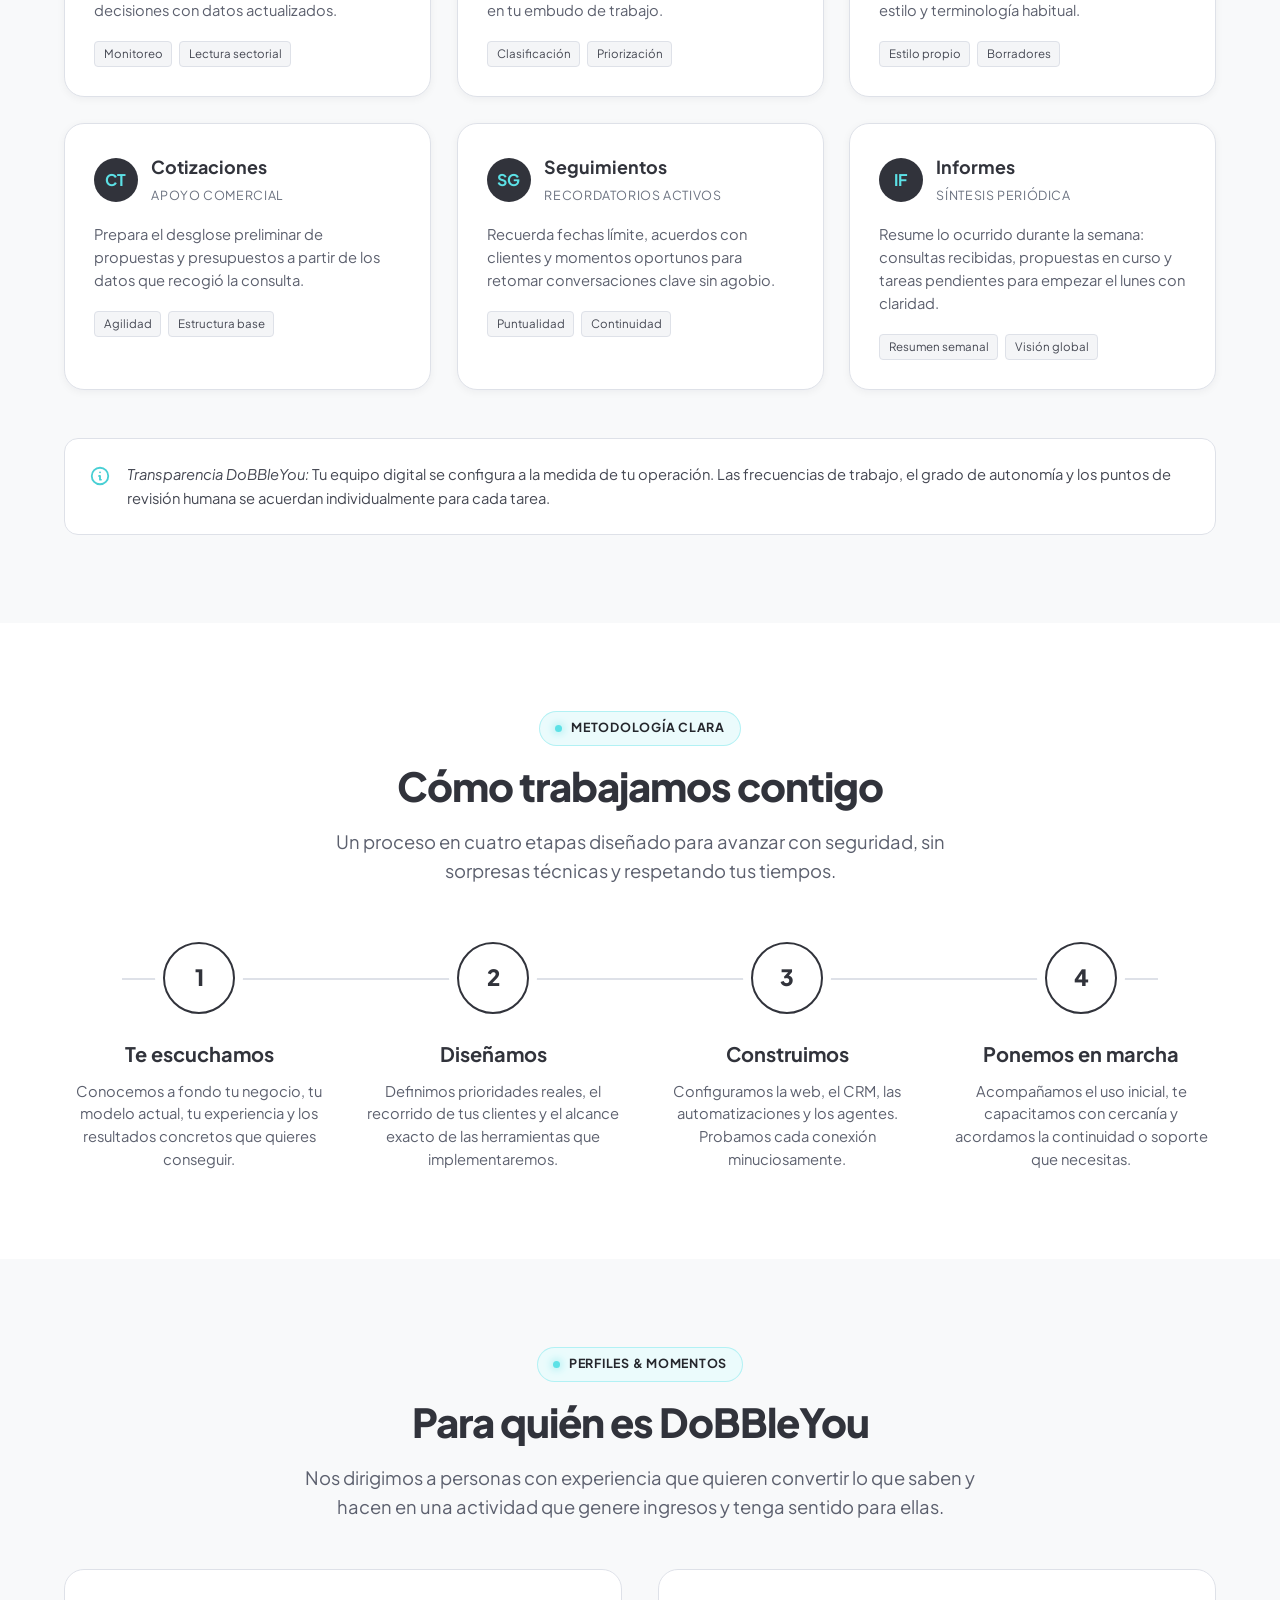
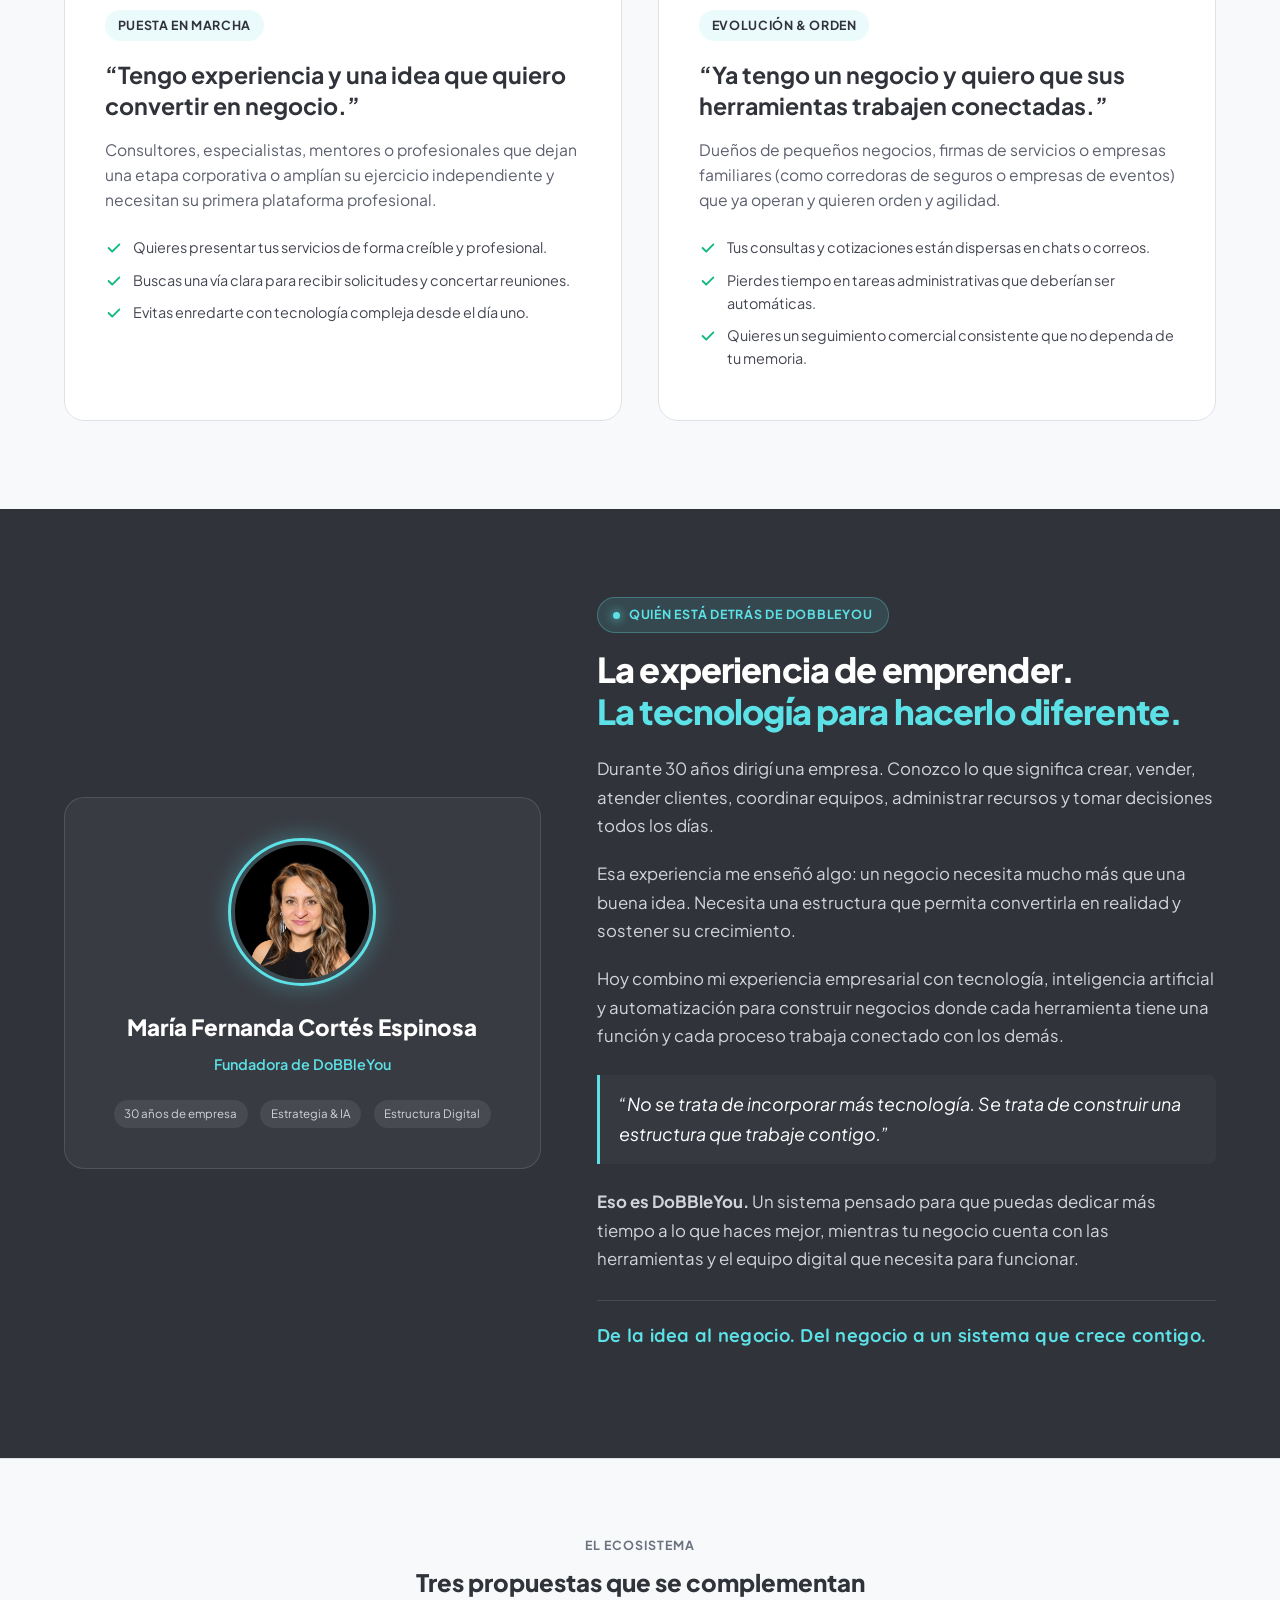
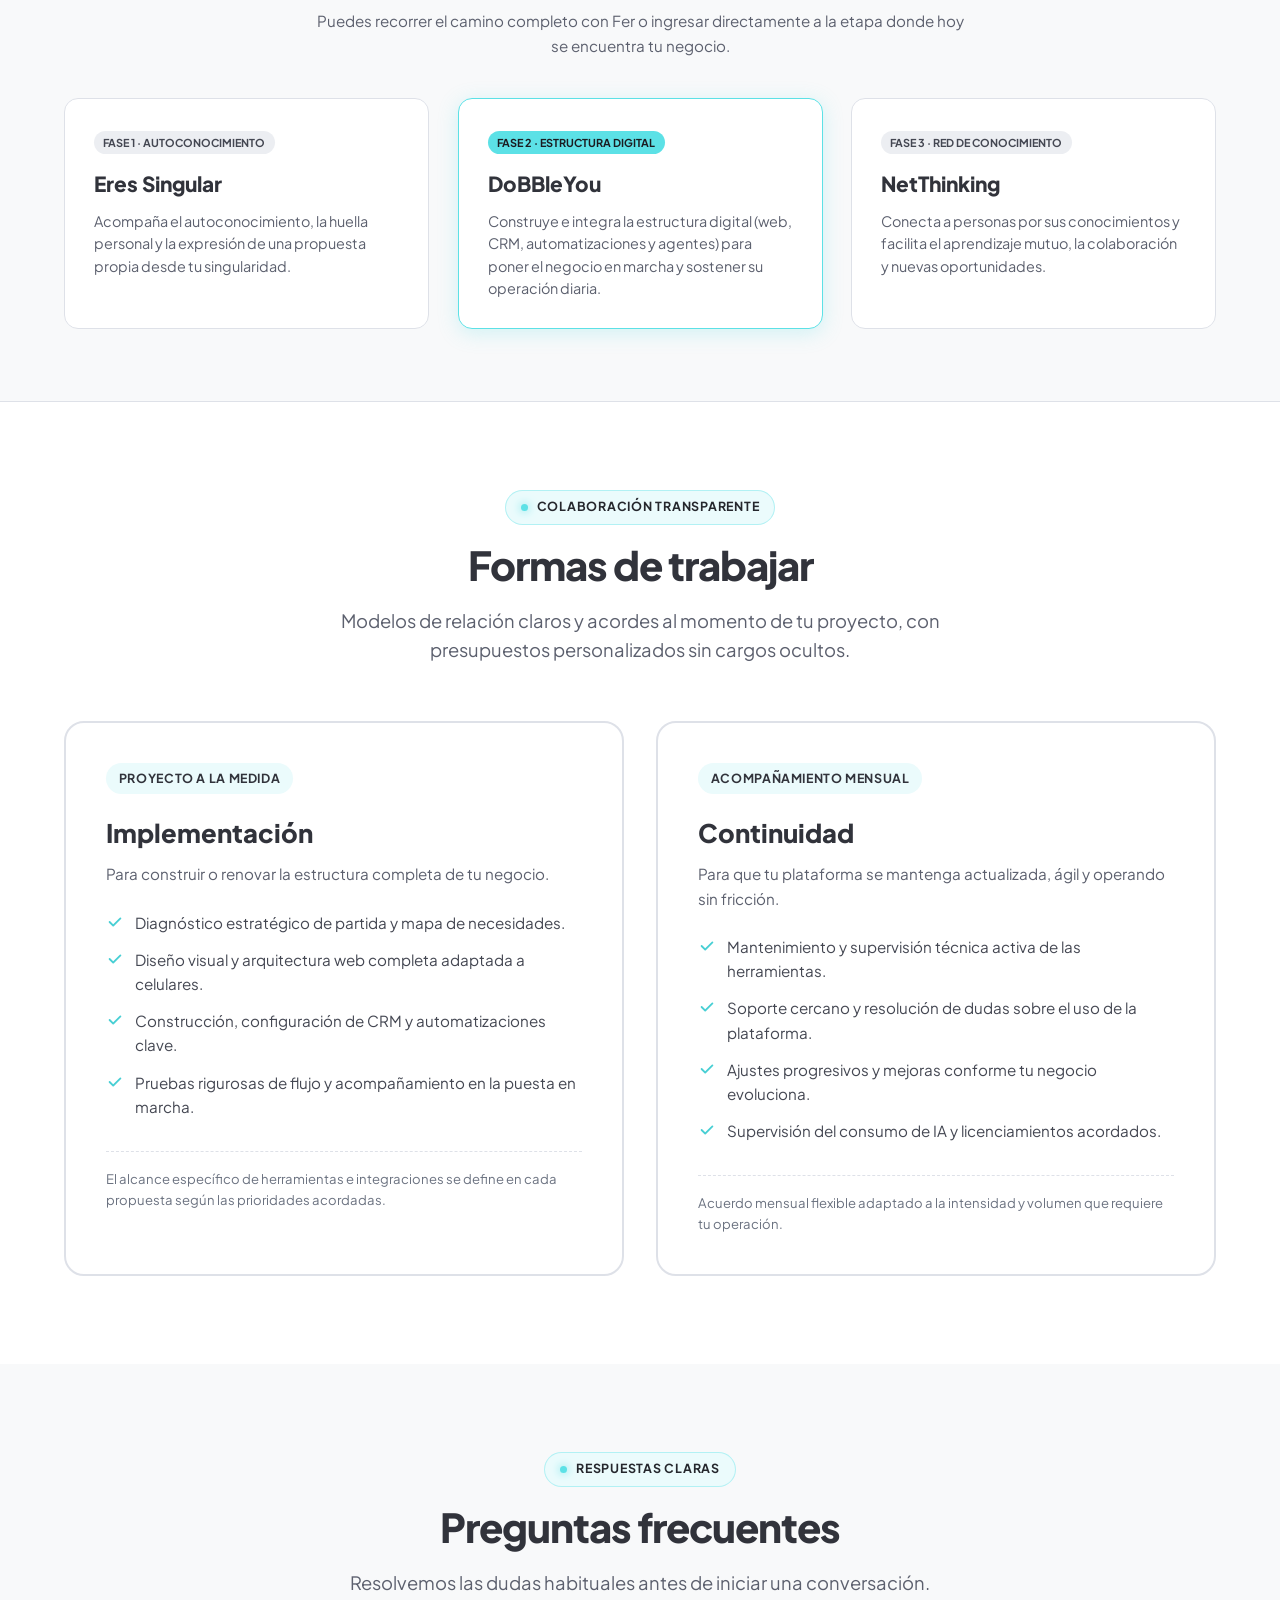
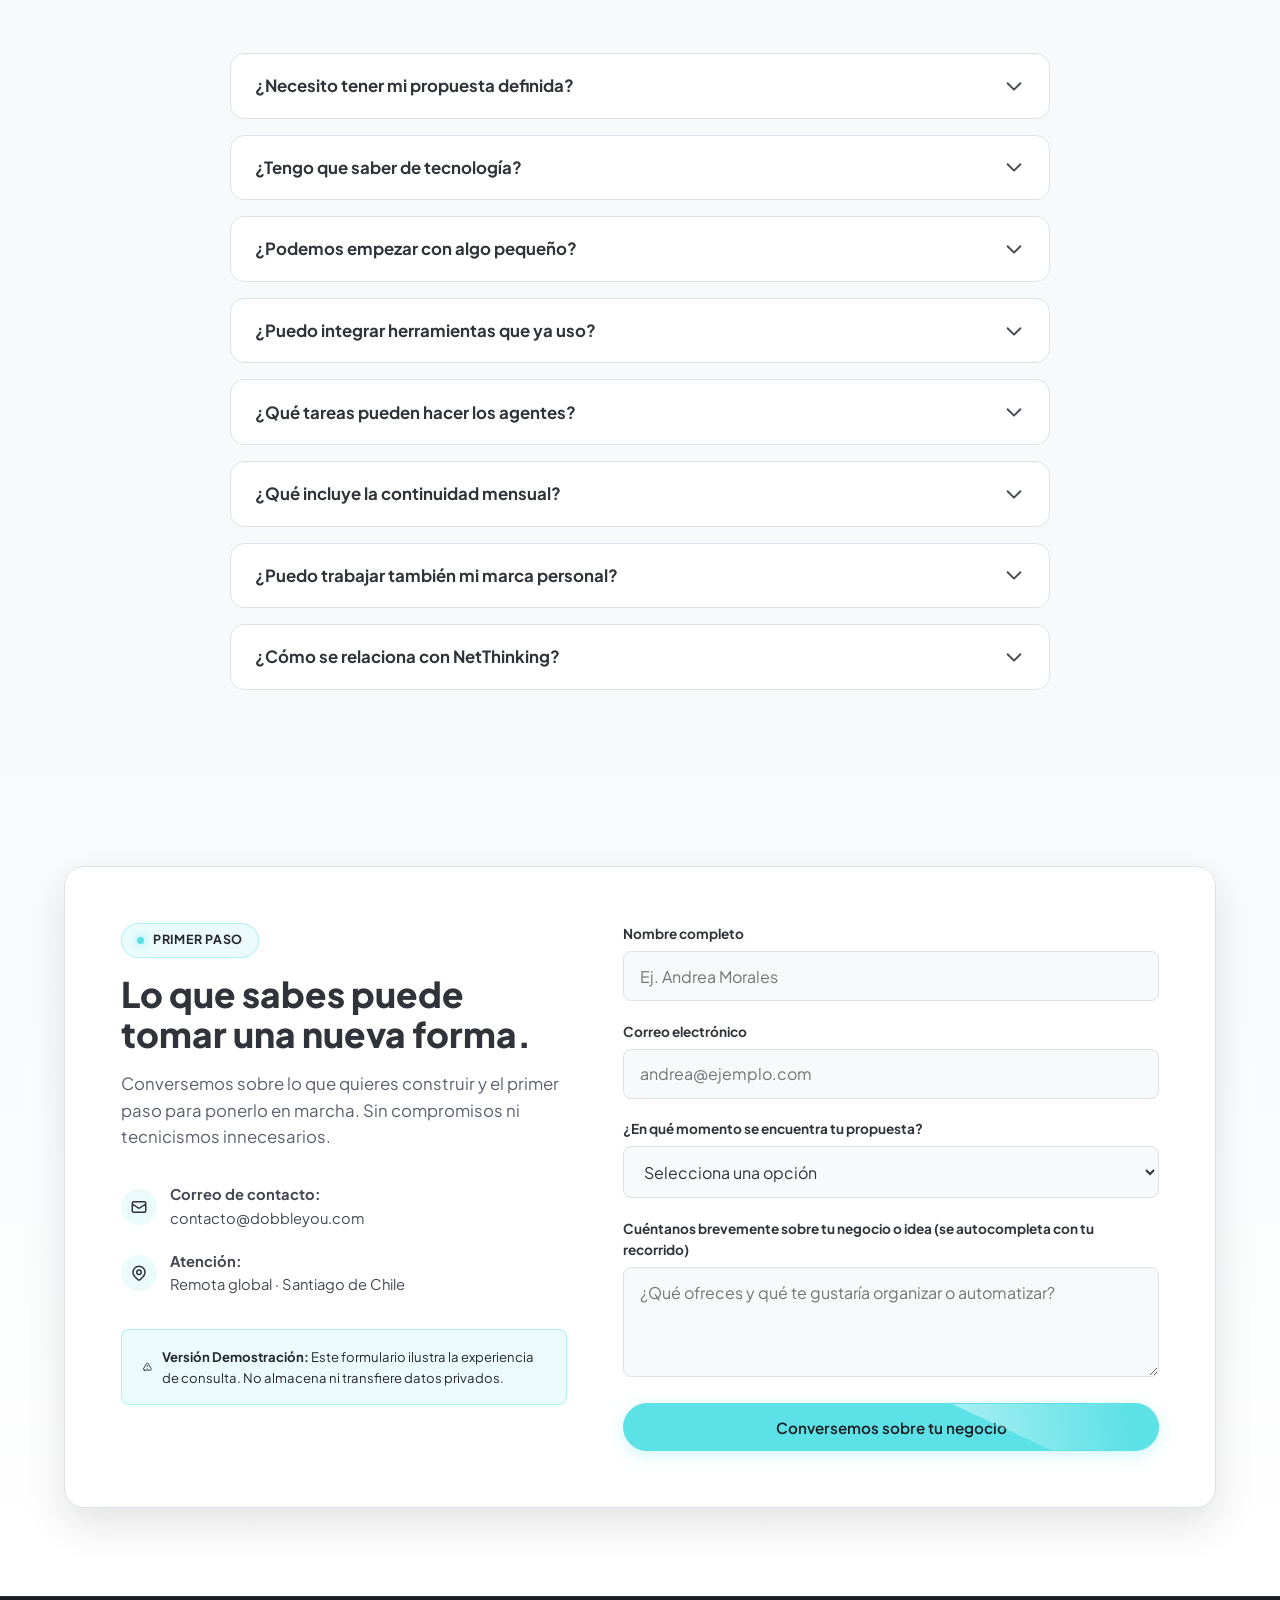
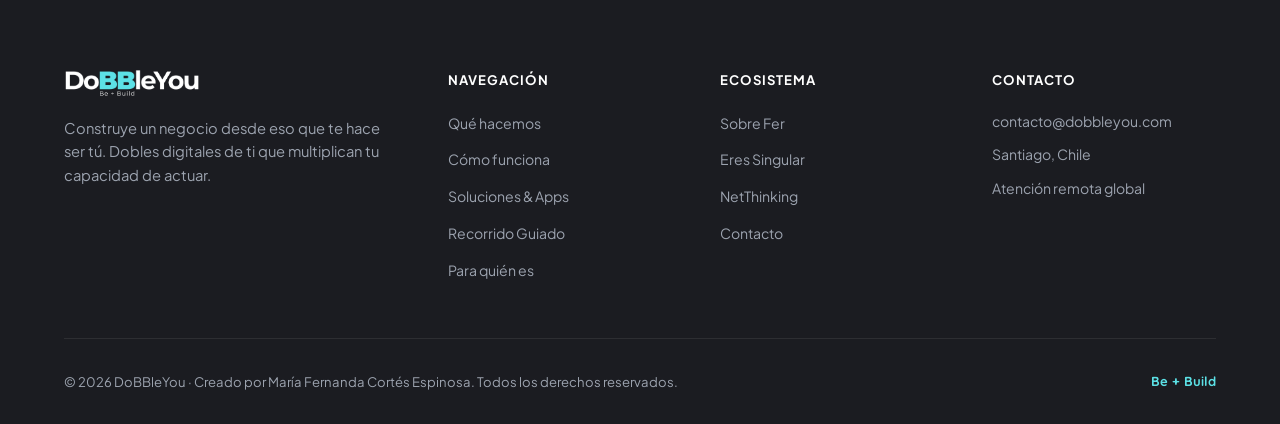
==== commit 20ef1a13: "feat(about-fer): update founder photo, narrative copy and typography" ====
--- a/index.html
+++ b/index.html
@@ -9,7 +9,7 @@
   <link rel="preconnect" href="https://fonts.googleapis.com">
   <link rel="preconnect" href="https://fonts.gstatic.com" crossorigin>
   <link href="https://fonts.googleapis.com/css2?family=Plus+Jakarta+Sans:wght@400;500;600;700;800&family=Quicksand:wght@500;600;700&display=swap" rel="stylesheet">
-  <link rel="stylesheet" href="styles.css?v=9">
+  <link rel="stylesheet" href="styles.css?v=10">
 </head>
 <body>
 
@@ -1038,14 +1038,14 @@
         <div class="about-fer-visual reveal-on-scroll delay-1">
           <div class="about-fer-card-box">
             <div class="about-fer-avatar-wrap">
-              <img src="IMG_8841.JPG" alt="María Fernanda Cortés Espinosa" onerror="this.src='brand-icon.png'">
+              <img src="assets/maria-fernanda-cortes.jpg" alt="María Fernanda Cortés Espinosa — Fundadora de DoBBleYou">
             </div>
             <h3 class="about-fer-name">María Fernanda Cortés Espinosa</h3>
-            <span class="about-fer-role">Publicista · Mentora · Tejedora de Huella Personal</span>
+            <span class="about-fer-role">Fundadora de DoBBleYou</span>
             <div class="about-fer-pillars">
               <span class="about-fer-pillar-badge">30 años de empresa</span>
               <span class="about-fer-pillar-badge">Estrategia & IA</span>
-              <span class="about-fer-pillar-badge">Mirada Humana</span>
+              <span class="about-fer-pillar-badge">Estructura Digital</span>
             </div>
           </div>
         </div>
@@ -1053,20 +1053,29 @@
         <div class="about-fer-body reveal-on-scroll delay-2">
           <div class="section-badge dark">
             <span class="section-badge-dot"></span>
-            Quién impulsa DoBBleYou
-          </div>
-          <h2 class="section-title">Sobre Fer</h2>
+            Quién está detrás de DoBBleYou
+          </div>
+          <h2 class="section-title">
+            La experiencia de emprender.<br>
+            <span class="text-cyan">La tecnología para hacerlo diferente.</span>
+          </h2>
           <p>
-            María Fernanda Cortés Espinosa es publicista, mentora y Tejedora de Huella Personal. Dirigió una empresa de impresión y producción durante cerca de treinta años.
+            Durante 30 años dirigí una empresa. Conozco lo que significa crear, vender, atender clientes, coordinar equipos, administrar recursos y tomar decisiones todos los días.
           </p>
           <p>
-            Actualmente combina su experiencia en comunicación y negocios con el desarrollo de herramientas digitales y automatización. Es creadora de <strong>Eres Singular</strong> y <strong>NetThinking</strong>.
+            Esa experiencia me enseñó algo: un negocio necesita mucho más que una buena idea. Necesita una estructura que permita convertirla en realidad y sostener su crecimiento.
+          </p>
+          <p>
+            Hoy combino mi experiencia empresarial con tecnología, inteligencia artificial y automatización para construir negocios donde cada herramienta tiene una función y cada proceso trabaja conectado con los demás.
           </p>
           <div class="about-fer-quote">
-            “Su mirada une a la persona, su propuesta y las herramientas para llevarla a la práctica.”
+            “No se trata de incorporar más tecnología. Se trata de construir una estructura que trabaje contigo.”
           </div>
           <p>
-            En DoBBleYou, Fer traslada esa visión integradora a la arquitectura digital de tu negocio, asegurando que cada sistema respete tu identidad y facilite tu independencia.
+            <strong>Eso es DoBBleYou.</strong> Un sistema pensado para que puedas dedicar más tiempo a lo que haces mejor, mientras tu negocio cuenta con las herramientas y el equipo digital que necesita para funcionar.
+          </p>
+          <p class="about-fer-motto">
+            De la idea al negocio. Del negocio a un sistema que crece contigo.
           </p>
         </div>
       </div>
--- a/styles.css
+++ b/styles.css
@@ -1935,20 +1935,20 @@
 }
 
 .about-fer-avatar-wrap {
-  width: 124px;
-  height: 124px;
+  width: 148px;
+  height: 148px;
   border-radius: 50%;
   margin: 0 auto 1.5rem;
   border: 3px solid var(--color-cyan);
   padding: 4px;
   background: rgba(92, 225, 230, 0.1);
-  box-shadow: 0 0 20px rgba(92, 225, 230, 0.3);
+  box-shadow: 0 0 24px rgba(92, 225, 230, 0.35);
   transition: transform var(--transition-fast), box-shadow var(--transition-fast);
 }
 
 .about-fer-card-box:hover .about-fer-avatar-wrap {
   transform: scale(1.05);
-  box-shadow: 0 0 30px rgba(92, 225, 230, 0.5);
+  box-shadow: 0 0 32px rgba(92, 225, 230, 0.55);
 }
 
 .about-fer-avatar-wrap img {
@@ -1990,6 +1990,17 @@
   font-size: 1.05rem;
   line-height: 1.7;
   color: #D1D5DB;
+}
+
+.about-fer-section .section-title {
+  color: var(--color-white);
+  font-size: 2.15rem;
+  line-height: 1.22;
+  margin-bottom: 1.4rem;
+}
+
+.about-fer-section .section-title .text-cyan {
+  color: var(--color-cyan);
 }
 
 .about-fer-body p {
@@ -2003,6 +2014,20 @@
   font-style: italic;
   color: var(--color-white);
   font-size: 1.12rem;
+  background: rgba(255, 255, 255, 0.03);
+  padding: 0.9rem 1.2rem;
+  border-radius: 0 var(--radius-sm) var(--radius-sm) 0;
+}
+
+.about-fer-motto {
+  font-family: var(--font-quicksand);
+  font-size: 1.15rem;
+  font-weight: 700;
+  color: var(--color-cyan);
+  letter-spacing: 0.015em;
+  margin-top: 1.6rem;
+  padding-top: 1.2rem;
+  border-top: 1px solid rgba(255, 255, 255, 0.12);
 }
 
 /* Ecosystem */
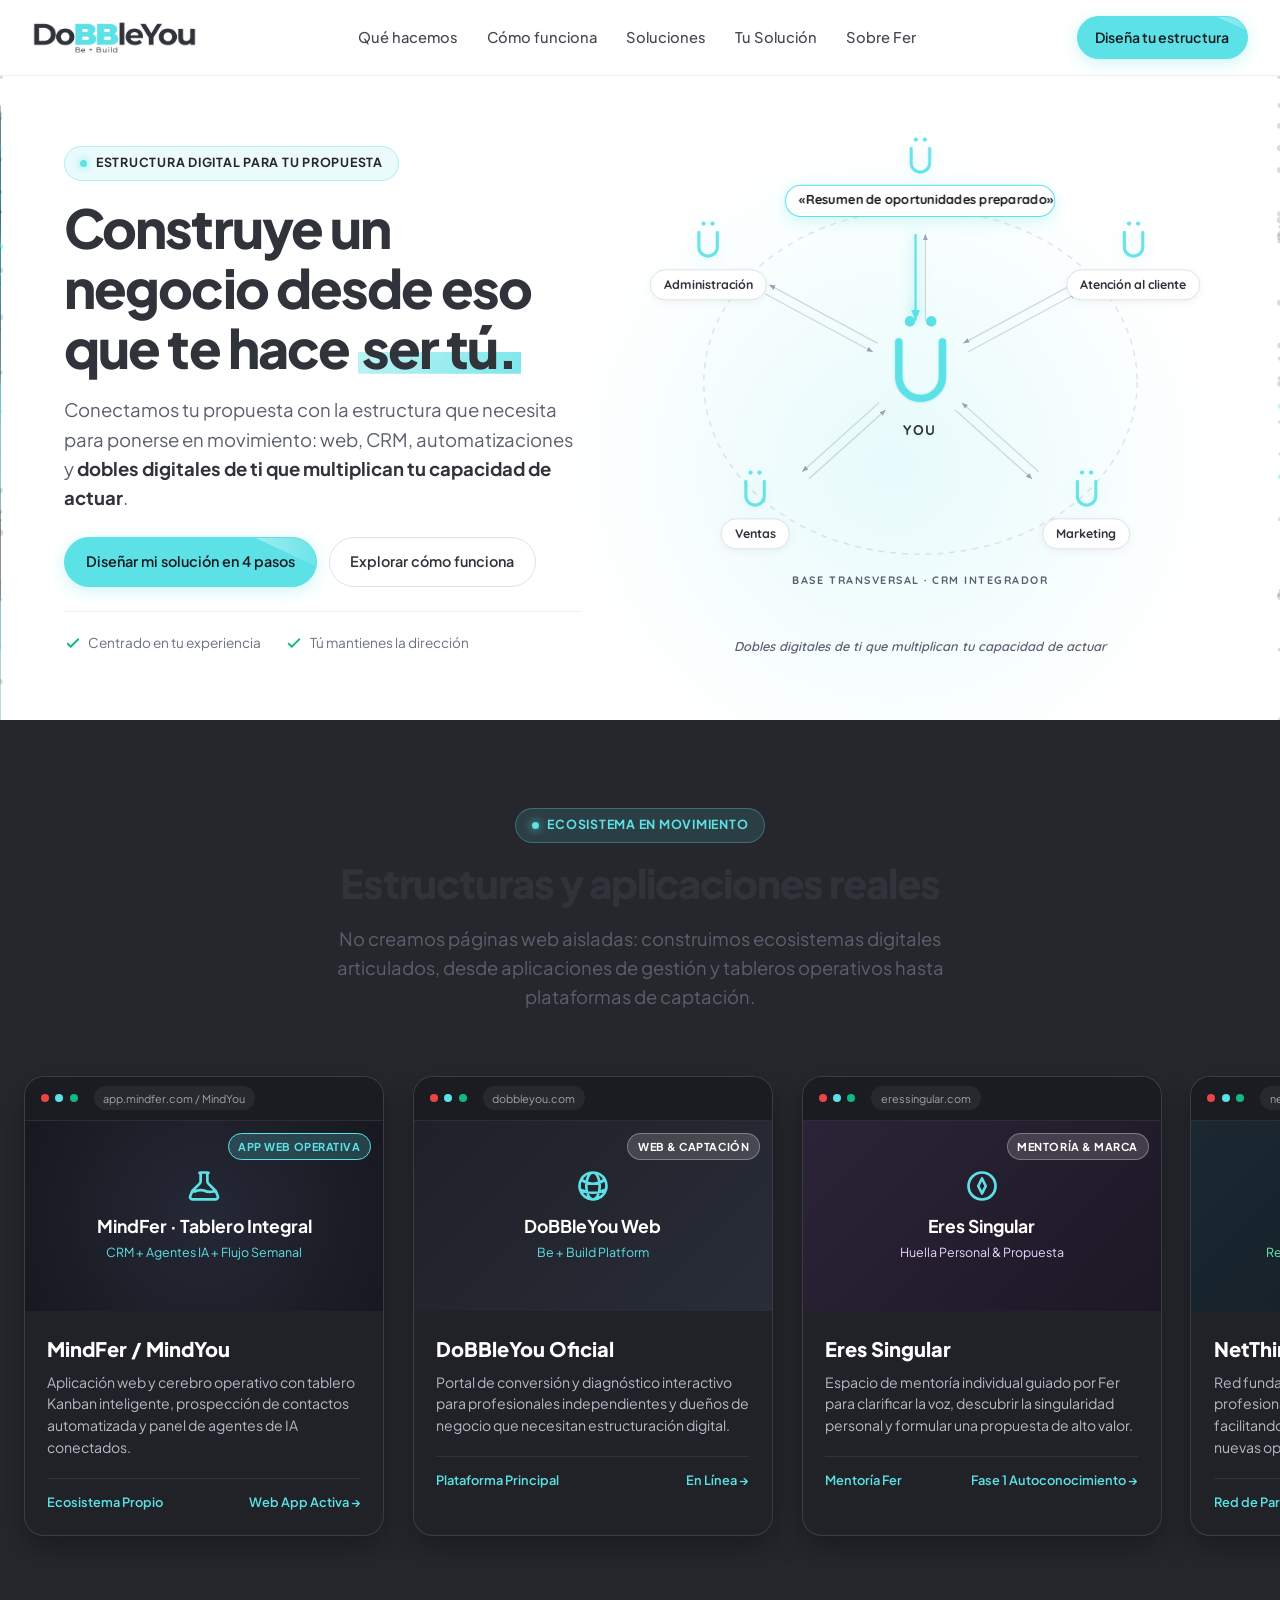
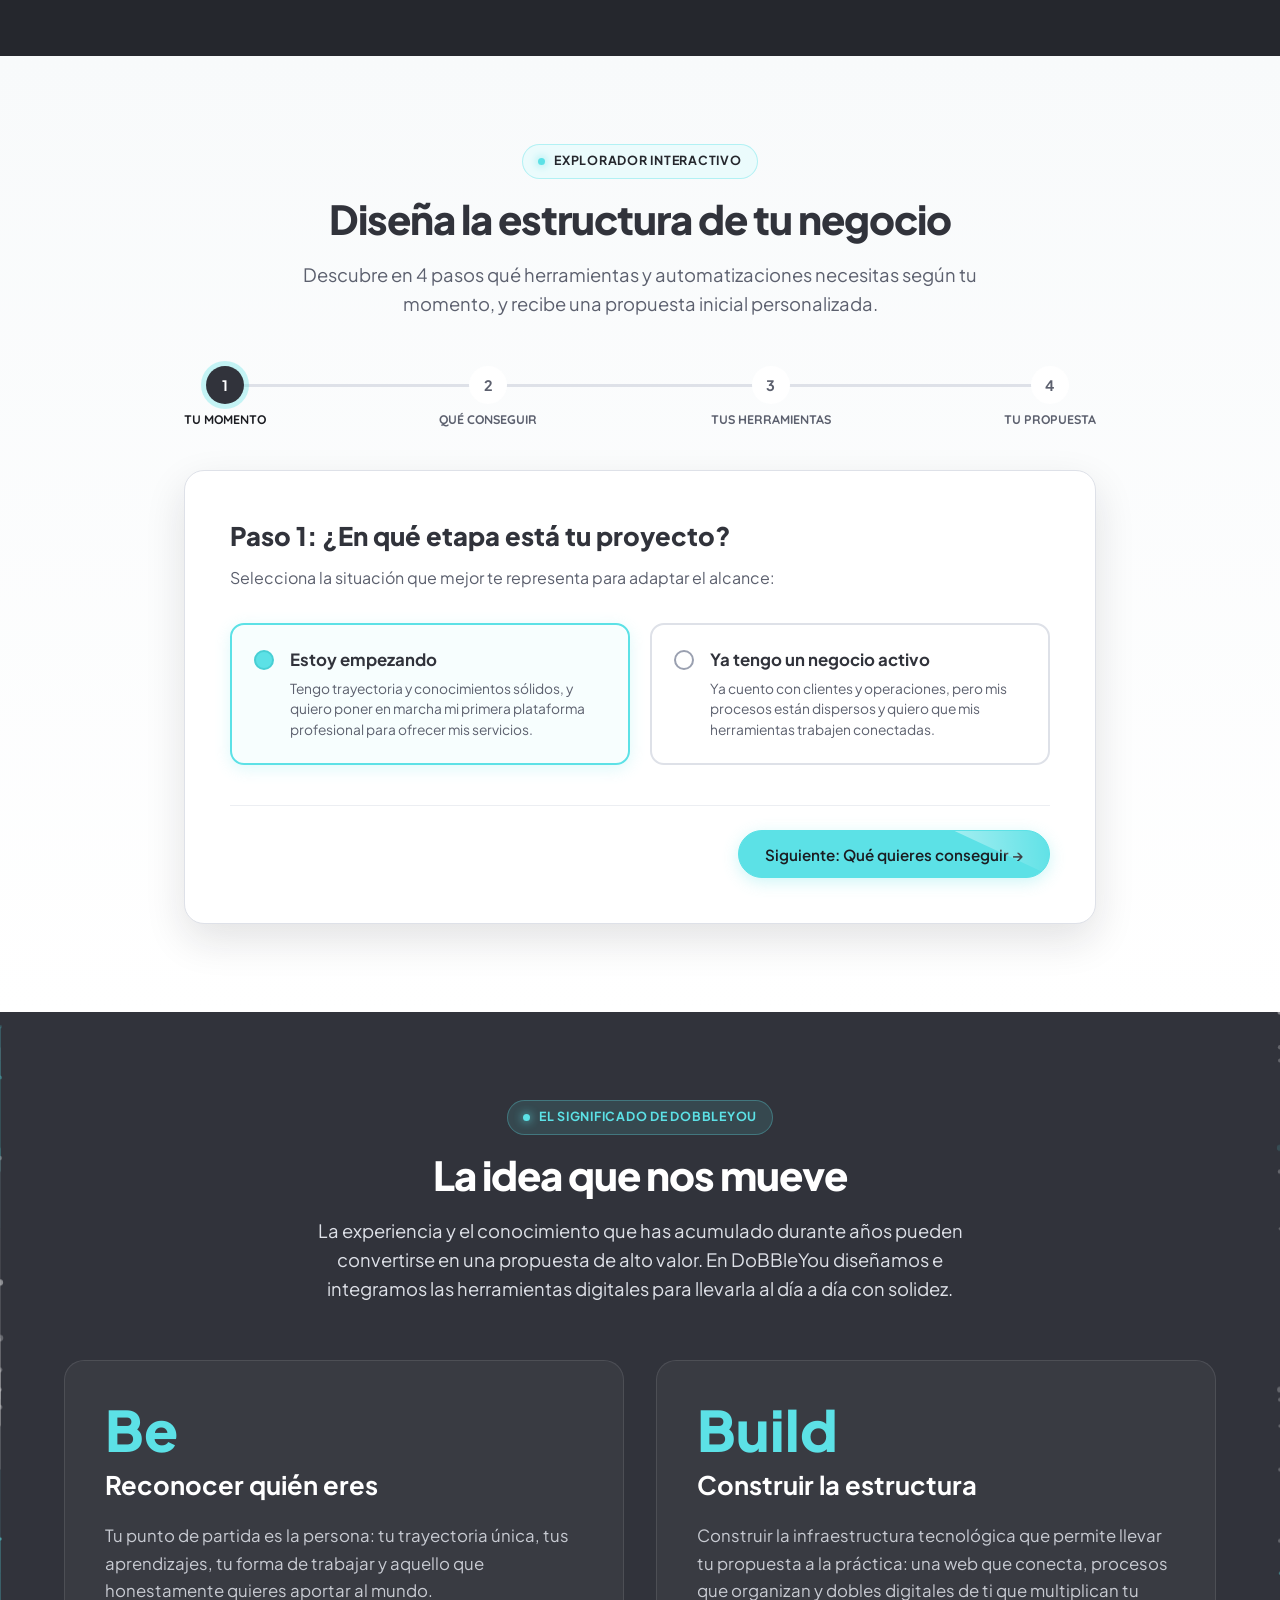
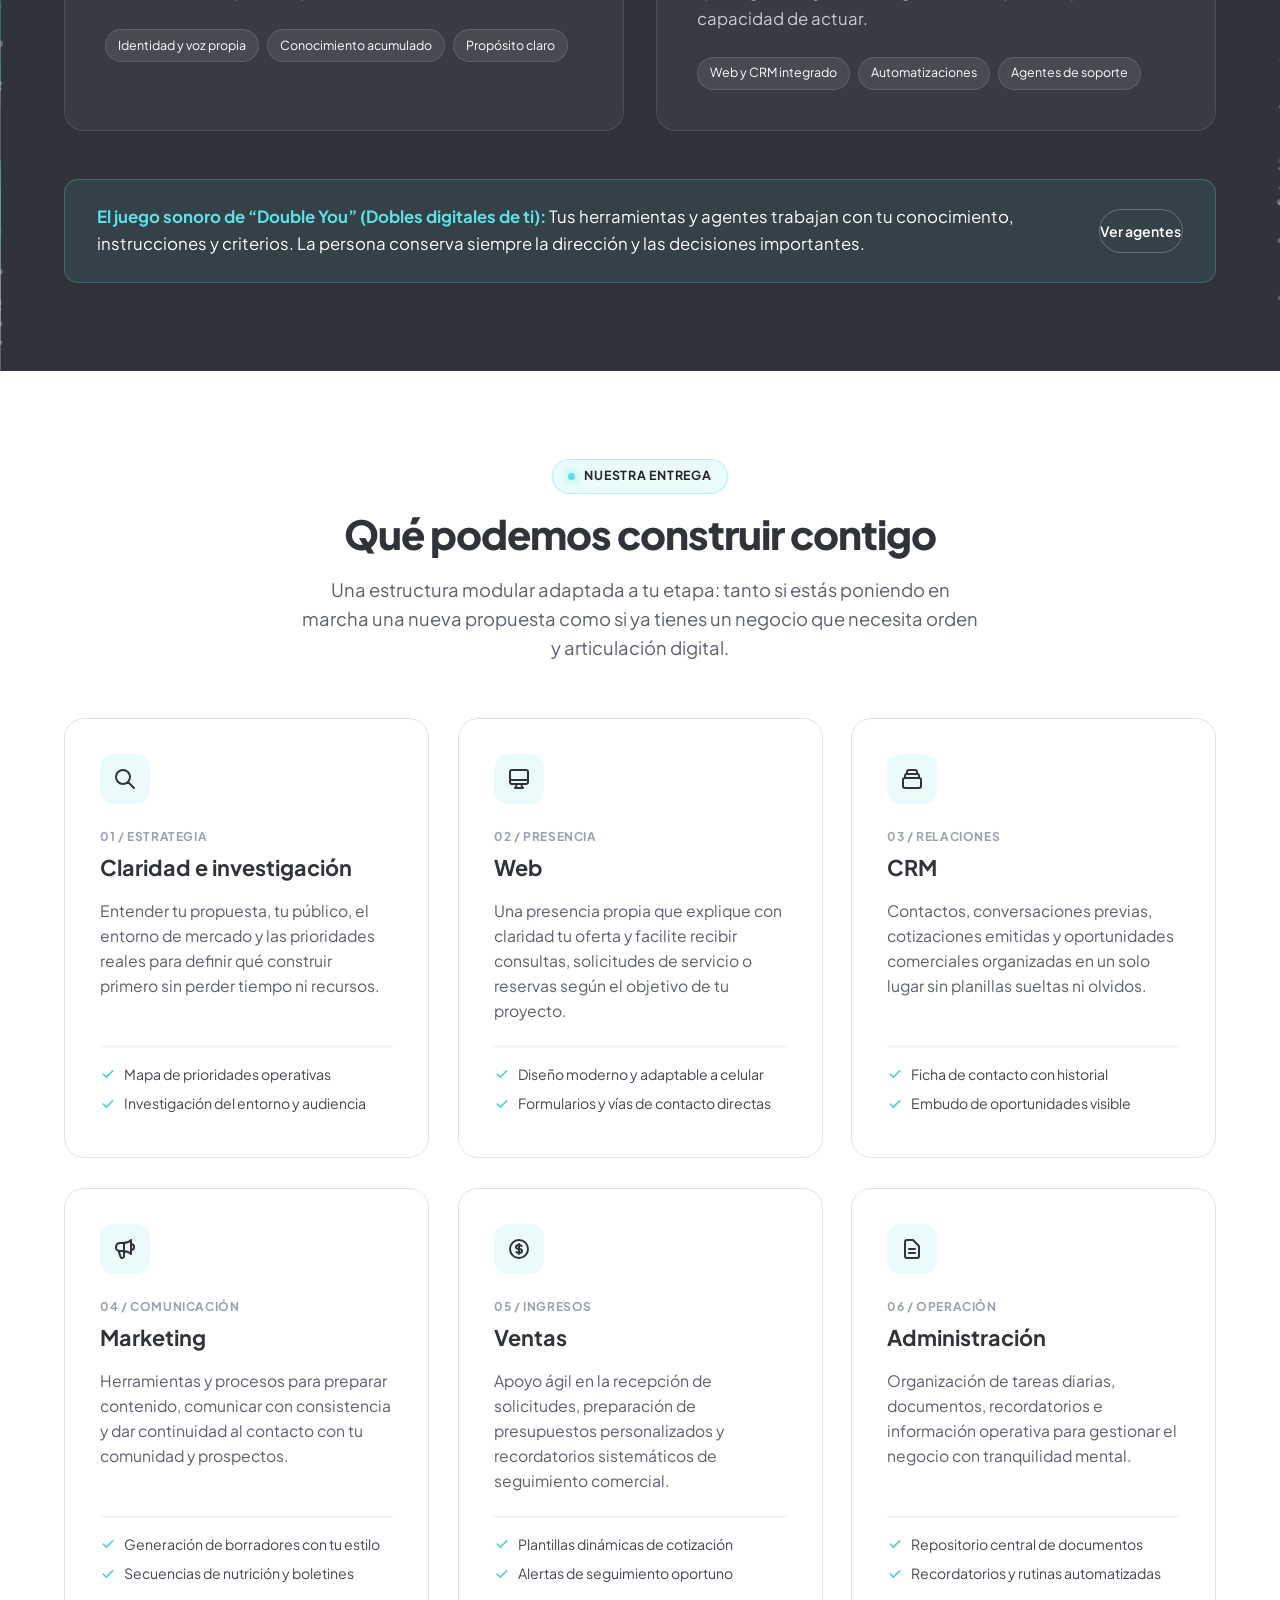
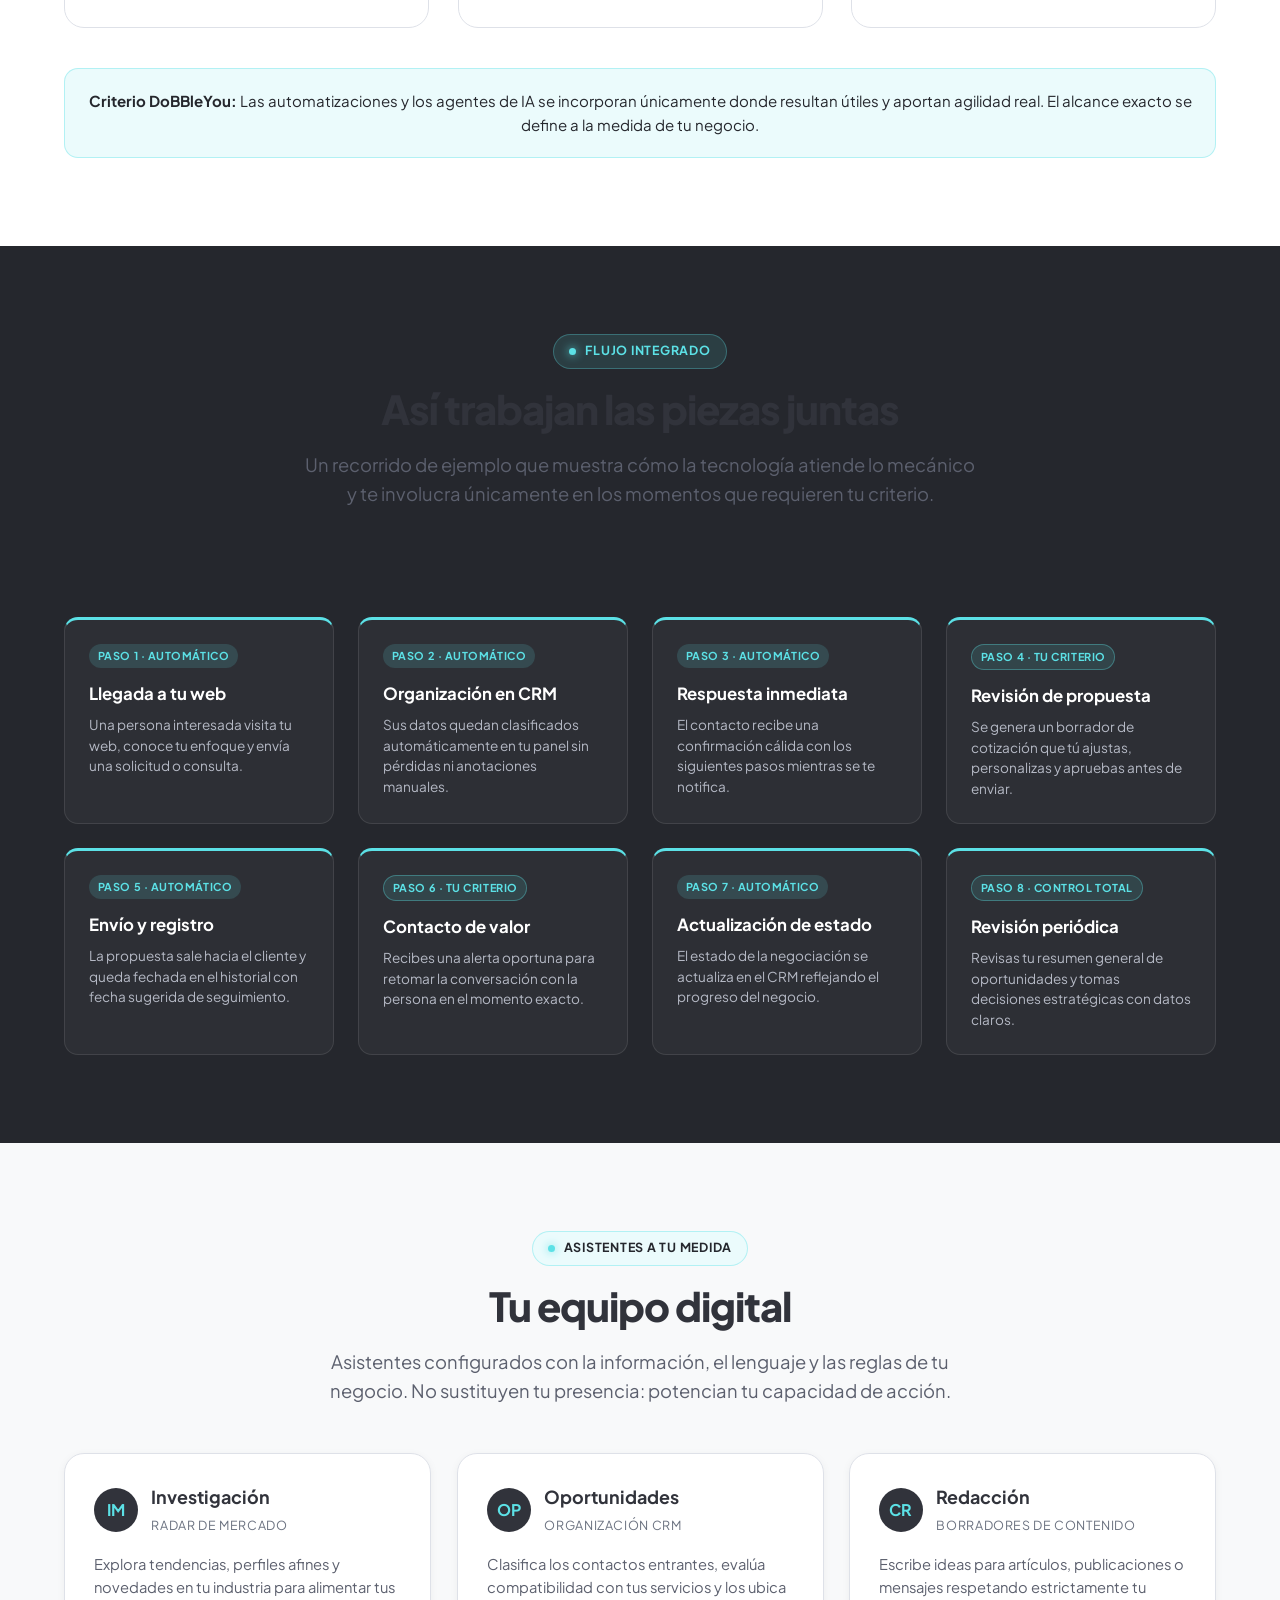
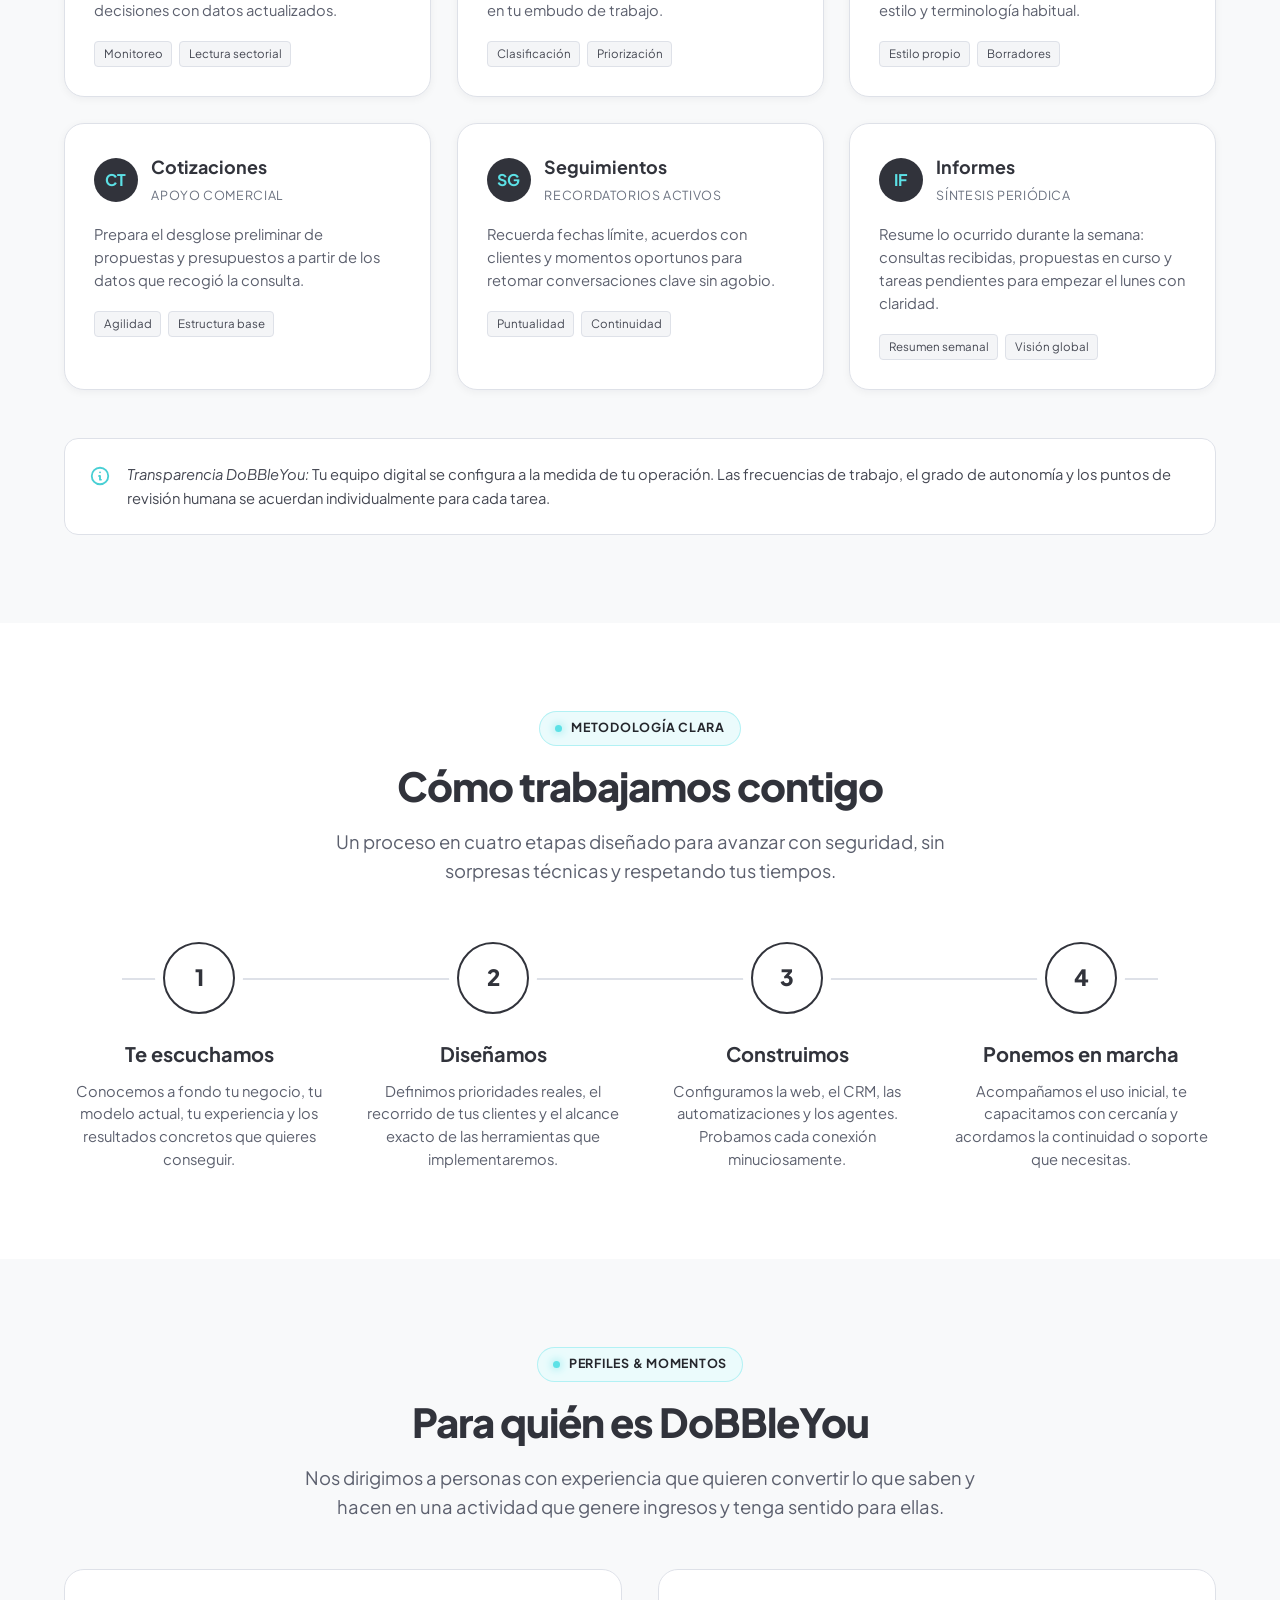
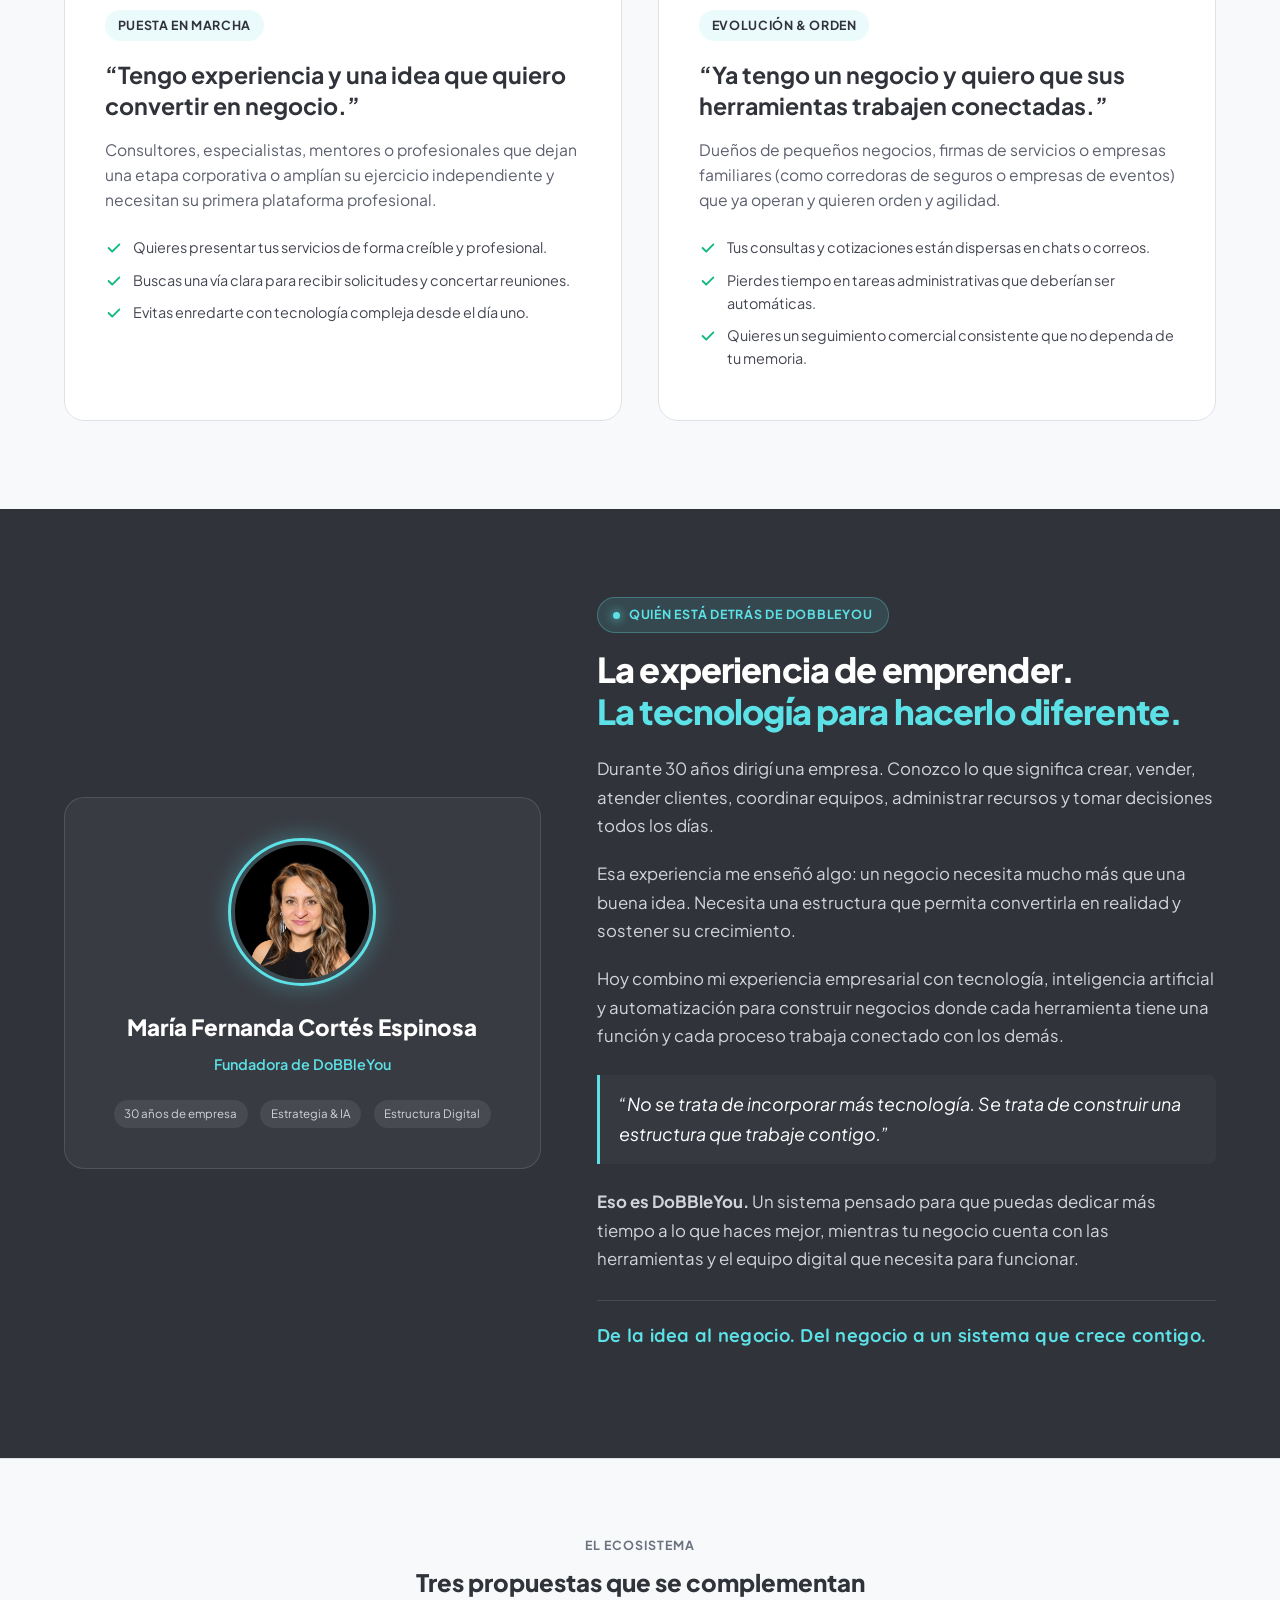
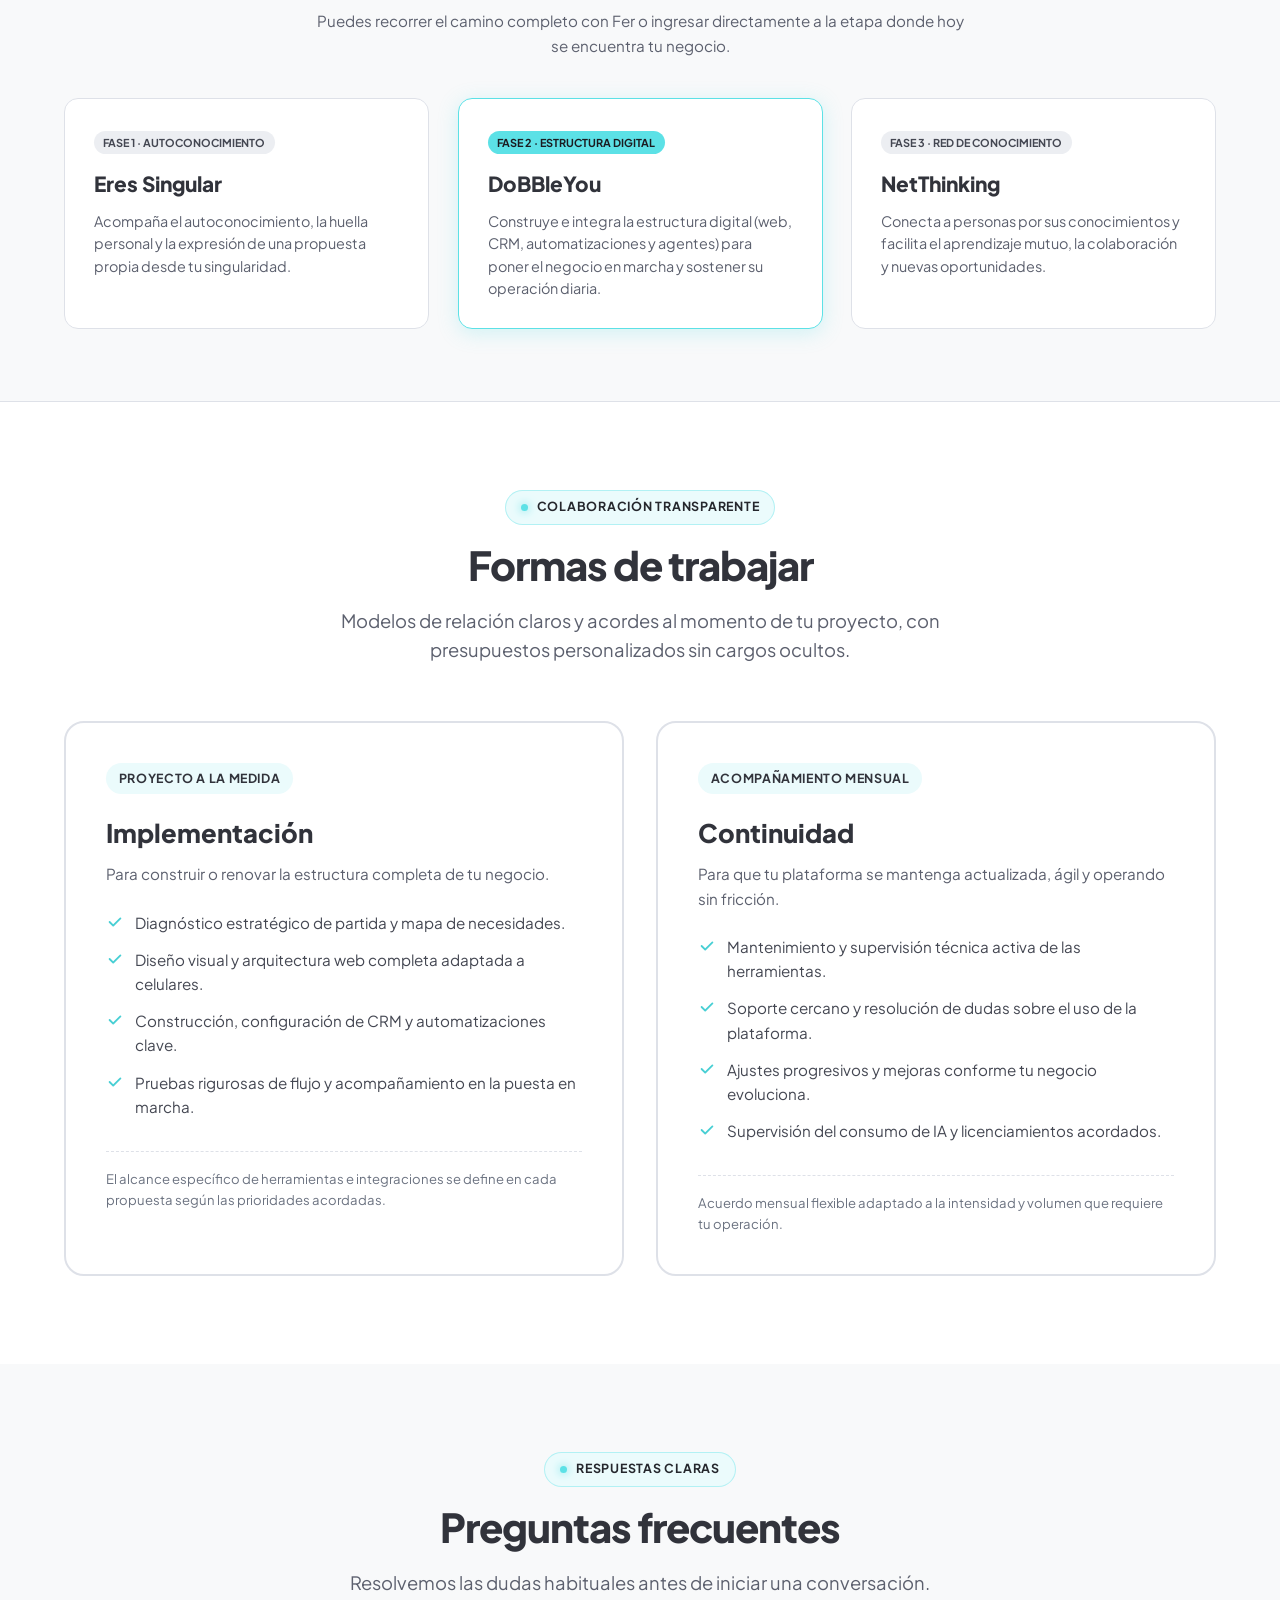
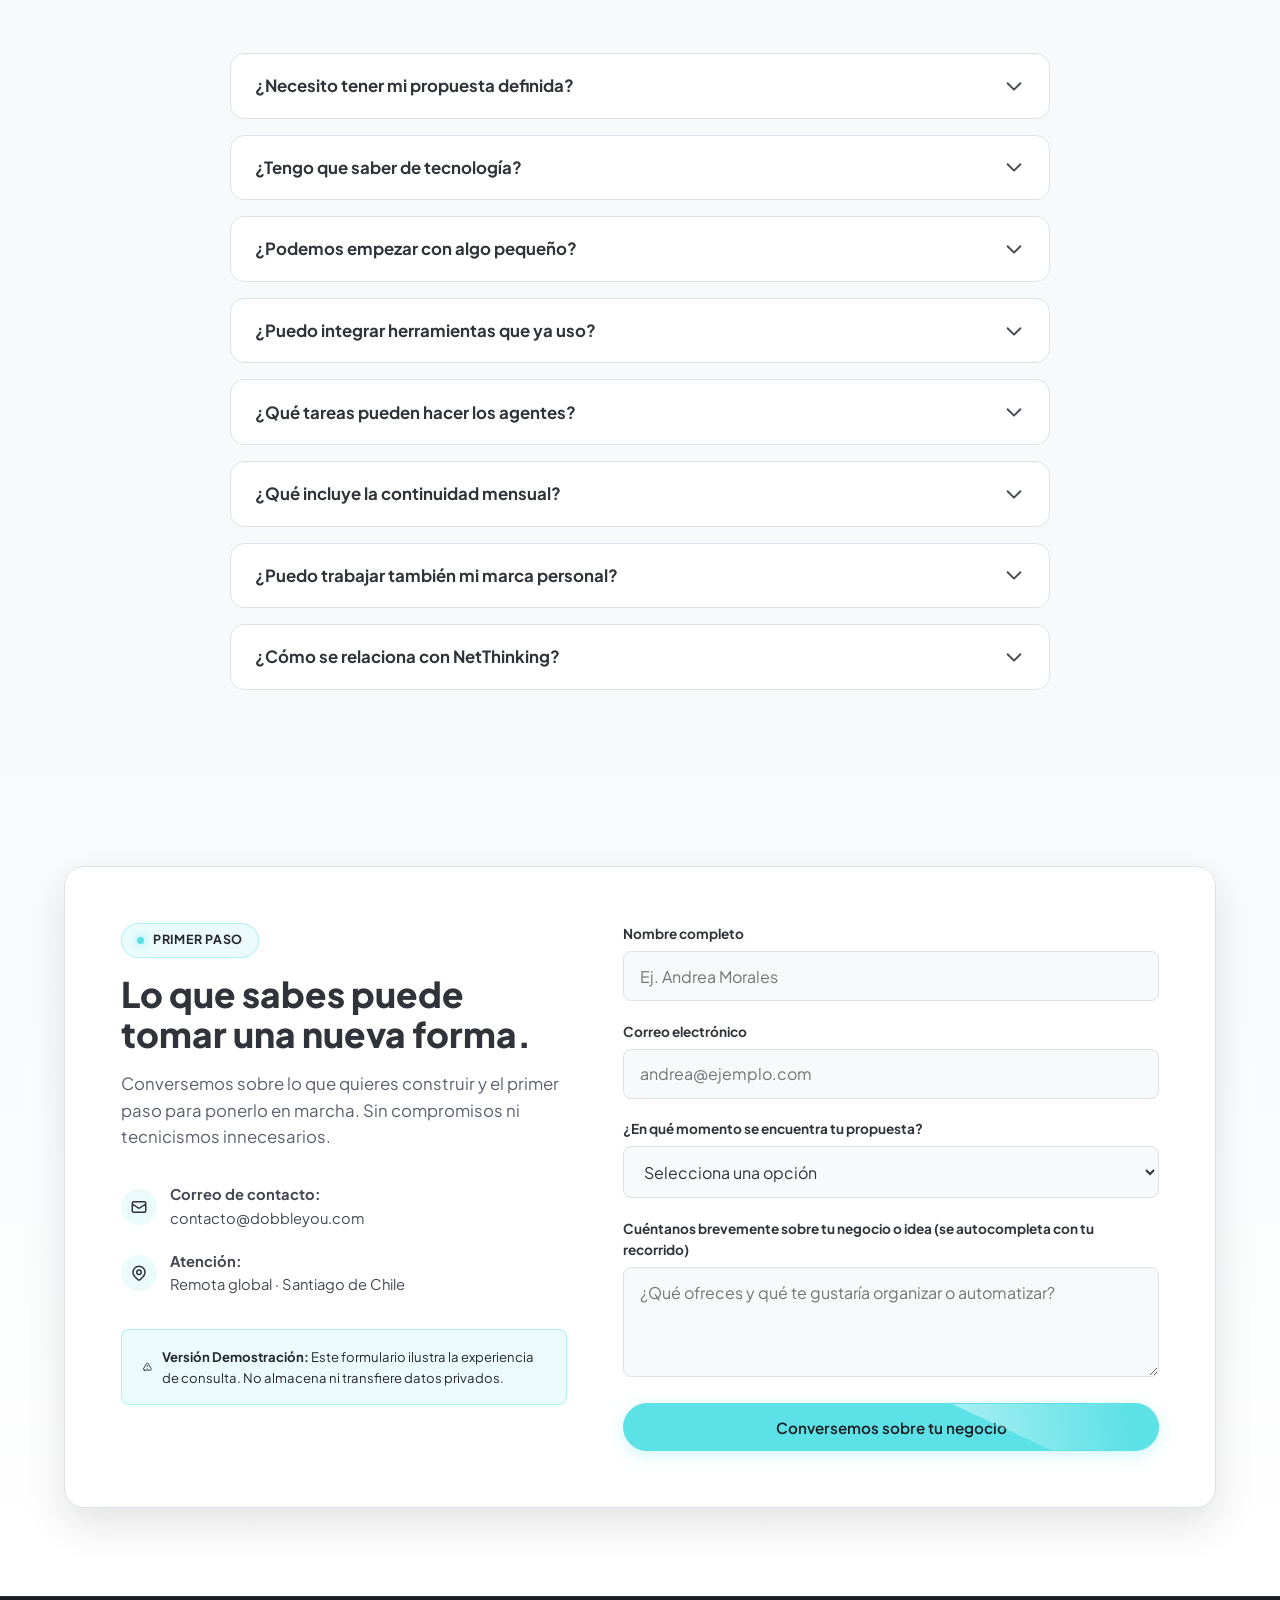
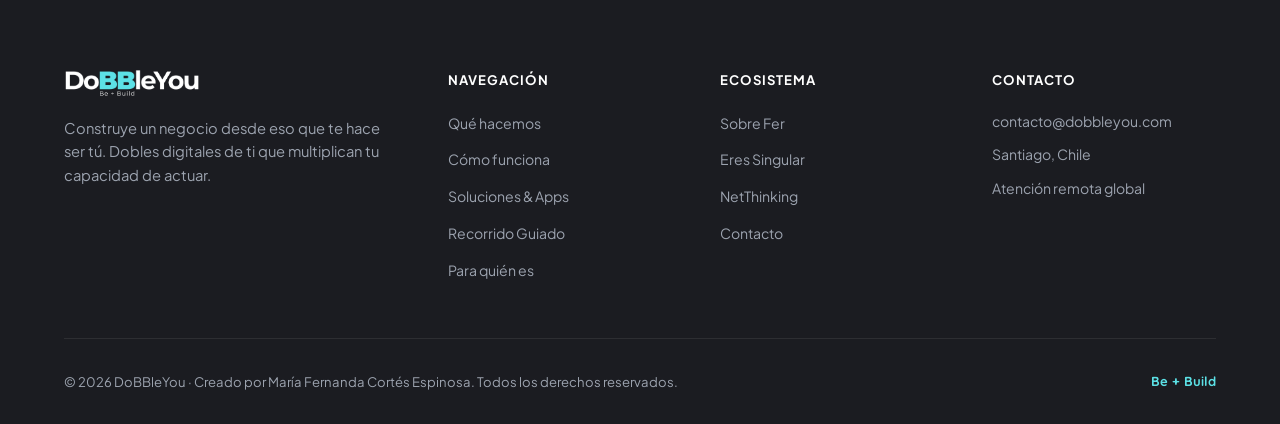
==== commit fd8c6a40: "feat(branding): add high-res cyan Ü favicon package with SVG, ICO and PNG fallbacks" ====
--- a/index.html
+++ b/index.html
@@ -5,7 +5,10 @@
   <meta name="viewport" content="width=device-width, initial-scale=1.0">
   <title>DoBBleYou — Construye un negocio desde eso que te hace ser tú</title>
   <meta name="description" content="DoBBleYou integra estrategia, investigación, web, CRM, automatizaciones y agentes de inteligencia artificial para profesionales independientes y dueños de negocio.">
-  <link rel="icon" type="image/png" href="assets/favicon.png">
+  <link rel="icon" type="image/svg+xml" href="assets/favicon.svg?v=2">
+  <link rel="icon" type="image/png" sizes="32x32" href="assets/favicon.png?v=2">
+  <link rel="icon" href="favicon.ico?v=2">
+  <link rel="apple-touch-icon" href="assets/apple-touch-icon.png?v=2">
   <link rel="preconnect" href="https://fonts.googleapis.com">
   <link rel="preconnect" href="https://fonts.gstatic.com" crossorigin>
   <link href="https://fonts.googleapis.com/css2?family=Plus+Jakarta+Sans:wght@400;500;600;700;800&family=Quicksand:wght@500;600;700&display=swap" rel="stylesheet">
